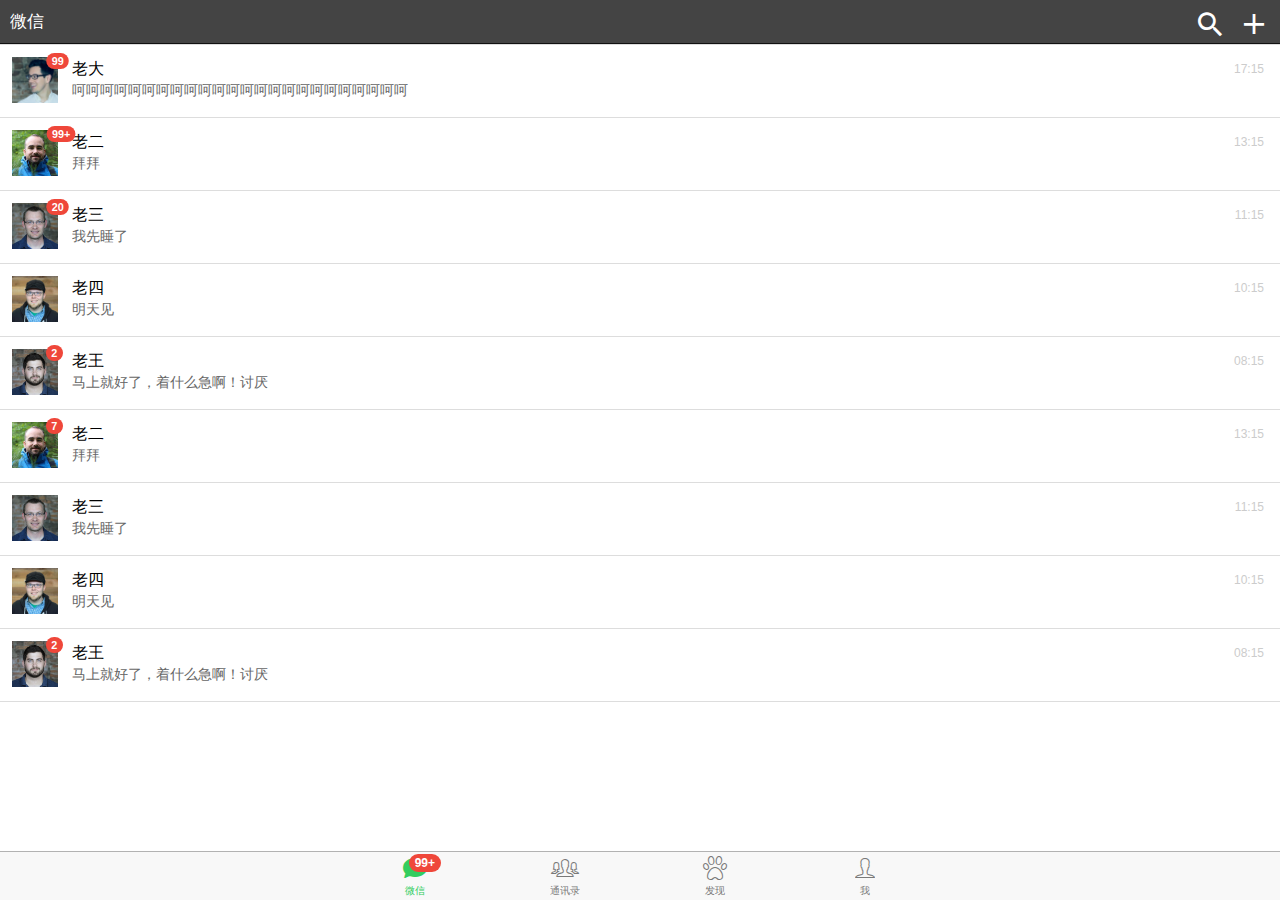
==== www/index.html @ f7fb5b1d "first commit" ====
<!DOCTYPE html>
<html>
  <head>
    <meta charset="utf-8">
    <meta name="viewport" content="initial-scale=1, maximum-scale=1, user-scalable=no, width=device-width">
    <title>仿微信</title>

    <link href="lib/ionic/css/ionic.css" rel="stylesheet">
    <link href="css/style.css" rel="stylesheet">

    <!-- IF using Sass (run gulp sass first), then uncomment below and remove the CSS includes above
    <link href="css/ionic.app.css" rel="stylesheet">
    -->

    <!-- ionic/angularjs js -->
    <script src="lib/ionic/js/ionic.bundle.js"></script>

    <!-- cordova script (this will be a 404 during development) -->
    <script src="cordova.js"></script>

    <!-- your app's js -->
    <script src="js/app.js"></script>
    <script src="js/controllers.js"></script>
    <script src="js/services.js"></script>
    <script src="js/filter.js"></script>
  </head>
  <body ng-app="starter">
    <!--
      The nav bar that will be updated as we navigate between views.
    -->
    <!-- <ion-nav-bar class="bar-stable">
      <ion-nav-back-button>
      </ion-nav-back-button>
    </ion-nav-bar> -->

    <!--
      The views will be rendered in the <ion-nav-view> directive below
      Templates are in the /templates folder (but you could also
      have templates inline in this html file if you'd like).
    -->
    <!-- <div ui-view="index-view"> -->
      <ion-nav-view></ion-nav-view>
    <!-- </div> -->

  </body>
</html>
---- www/lib/ionic/css/ionic.css ----
@charset "UTF-8";
/*!
 * Copyright 2015 Drifty Co.
 * http://drifty.com/
 *
 * Ionic, v1.2.4
 * A powerful HTML5 mobile app framework.
 * http://ionicframework.com/
 *
 * By @maxlynch, @benjsperry, @adamdbradley <3
 *
 * Licensed under the MIT license. Please see LICENSE for more information.
 *
 */
/*!
  Ionicons, v2.0.1
  Created by Ben Sperry for the Ionic Framework, http://ionicons.com/
  https://twitter.com/benjsperry  https://twitter.com/ionicframework
  MIT License: https://github.com/driftyco/ionicons

  Android-style icons originally built by Google’s
  Material Design Icons: https://github.com/google/material-design-icons
  used under CC BY http://creativecommons.org/licenses/by/4.0/
  Modified icons to fit ionicon’s grid from original.
*/
@font-face {
  font-family: "Ionicons";
  src: url("../fonts/ionicons.eot?v=2.0.1");
  src: url("../fonts/ionicons.eot?v=2.0.1#iefix") format("embedded-opentype"), url("../fonts/ionicons.ttf?v=2.0.1") format("truetype"), url("../fonts/ionicons.woff?v=2.0.1") format("woff"), url("../fonts/ionicons.woff") format("woff"), url("../fonts/ionicons.svg?v=2.0.1#Ionicons") format("svg");
  font-weight: normal;
  font-style: normal; }

.ion, .ionicons,
.ion-alert:before,
.ion-alert-circled:before,
.ion-android-add:before,
.ion-android-add-circle:before,
.ion-android-alarm-clock:before,
.ion-android-alert:before,
.ion-android-apps:before,
.ion-android-archive:before,
.ion-android-arrow-back:before,
.ion-android-arrow-down:before,
.ion-android-arrow-dropdown:before,
.ion-android-arrow-dropdown-circle:before,
.ion-android-arrow-dropleft:before,
.ion-android-arrow-dropleft-circle:before,
.ion-android-arrow-dropright:before,
.ion-android-arrow-dropright-circle:before,
.ion-android-arrow-dropup:before,
.ion-android-arrow-dropup-circle:before,
.ion-android-arrow-forward:before,
.ion-android-arrow-up:before,
.ion-android-attach:before,
.ion-android-bar:before,
.ion-android-bicycle:before,
.ion-android-boat:before,
.ion-android-bookmark:before,
.ion-android-bulb:before,
.ion-android-bus:before,
.ion-android-calendar:before,
.ion-android-call:before,
.ion-android-camera:before,
.ion-android-cancel:before,
.ion-android-car:before,
.ion-android-cart:before,
.ion-android-chat:before,
.ion-android-checkbox:before,
.ion-android-checkbox-blank:before,
.ion-android-checkbox-outline:before,
.ion-android-checkbox-outline-blank:before,
.ion-android-checkmark-circle:before,
.ion-android-clipboard:before,
.ion-android-close:before,
.ion-android-cloud:before,
.ion-android-cloud-circle:before,
.ion-android-cloud-done:before,
.ion-android-cloud-outline:before,
.ion-android-color-palette:before,
.ion-android-compass:before,
.ion-android-contact:before,
.ion-android-contacts:before,
.ion-android-contract:before,
.ion-android-create:before,
.ion-android-delete:before,
.ion-android-desktop:before,
.ion-android-document:before,
.ion-android-done:before,
.ion-android-done-all:before,
.ion-android-download:before,
.ion-android-drafts:before,
.ion-android-exit:before,
.ion-android-expand:before,
.ion-android-favorite:before,
.ion-android-favorite-outline:before,
.ion-android-film:before,
.ion-android-folder:before,
.ion-android-folder-open:before,
.ion-android-funnel:before,
.ion-android-globe:before,
.ion-android-hand:before,
.ion-android-hangout:before,
.ion-android-happy:before,
.ion-android-home:before,
.ion-android-image:before,
.ion-android-laptop:before,
.ion-android-list:before,
.ion-android-locate:before,
.ion-android-lock:before,
.ion-android-mail:before,
.ion-android-map:before,
.ion-android-menu:before,
.ion-android-microphone:before,
.ion-android-microphone-off:before,
.ion-android-more-horizontal:before,
.ion-android-more-vertical:before,
.ion-android-navigate:before,
.ion-android-notifications:before,
.ion-android-notifications-none:before,
.ion-android-notifications-off:before,
.ion-android-open:before,
.ion-android-options:before,
.ion-android-people:before,
.ion-android-person:before,
.ion-android-person-add:before,
.ion-android-phone-landscape:before,
.ion-android-phone-portrait:before,
.ion-android-pin:before,
.ion-android-plane:before,
.ion-android-playstore:before,
.ion-android-print:before,
.ion-android-radio-button-off:before,
.ion-android-radio-button-on:before,
.ion-android-refresh:before,
.ion-android-remove:before,
.ion-android-remove-circle:before,
.ion-android-restaurant:before,
.ion-android-sad:before,
.ion-android-search:before,
.ion-android-send:before,
.ion-android-settings:before,
.ion-android-share:before,
.ion-android-share-alt:before,
.ion-android-star:before,
.ion-android-star-half:before,
.ion-android-star-outline:before,
.ion-android-stopwatch:before,
.ion-android-subway:before,
.ion-android-sunny:before,
.ion-android-sync:before,
.ion-android-textsms:before,
.ion-android-time:before,
.ion-android-train:before,
.ion-android-unlock:before,
.ion-android-upload:before,
.ion-android-volume-down:before,
.ion-android-volume-mute:before,
.ion-android-volume-off:before,
.ion-android-volume-up:before,
.ion-android-walk:before,
.ion-android-warning:before,
.ion-android-watch:before,
.ion-android-wifi:before,
.ion-aperture:before,
.ion-archive:before,
.ion-arrow-down-a:before,
.ion-arrow-down-b:before,
.ion-arrow-down-c:before,
.ion-arrow-expand:before,
.ion-arrow-graph-down-left:before,
.ion-arrow-graph-down-right:before,
.ion-arrow-graph-up-left:before,
.ion-arrow-graph-up-right:before,
.ion-arrow-left-a:before,
.ion-arrow-left-b:before,
.ion-arrow-left-c:before,
.ion-arrow-move:before,
.ion-arrow-resize:before,
.ion-arrow-return-left:before,
.ion-arrow-return-right:before,
.ion-arrow-right-a:before,
.ion-arrow-right-b:before,
.ion-arrow-right-c:before,
.ion-arrow-shrink:before,
.ion-arrow-swap:before,
.ion-arrow-up-a:before,
.ion-arrow-up-b:before,
.ion-arrow-up-c:before,
.ion-asterisk:before,
.ion-at:before,
.ion-backspace:before,
.ion-backspace-outline:before,
.ion-bag:before,
.ion-battery-charging:before,
.ion-battery-empty:before,
.ion-battery-full:before,
.ion-battery-half:before,
.ion-battery-low:before,
.ion-beaker:before,
.ion-beer:before,
.ion-bluetooth:before,
.ion-bonfire:before,
.ion-bookmark:before,
.ion-bowtie:before,
.ion-briefcase:before,
.ion-bug:before,
.ion-calculator:before,
.ion-calendar:before,
.ion-camera:before,
.ion-card:before,
.ion-cash:before,
.ion-chatbox:before,
.ion-chatbox-working:before,
.ion-chatboxes:before,
.ion-chatbubble:before,
.ion-chatbubble-working:before,
.ion-chatbubbles:before,
.ion-checkmark:before,
.ion-checkmark-circled:before,
.ion-checkmark-round:before,
.ion-chevron-down:before,
.ion-chevron-left:before,
.ion-chevron-right:before,
.ion-chevron-up:before,
.ion-clipboard:before,
.ion-clock:before,
.ion-close:before,
.ion-close-circled:before,
.ion-close-round:before,
.ion-closed-captioning:before,
.ion-cloud:before,
.ion-code:before,
.ion-code-download:before,
.ion-code-working:before,
.ion-coffee:before,
.ion-compass:before,
.ion-compose:before,
.ion-connection-bars:before,
.ion-contrast:before,
.ion-crop:before,
.ion-cube:before,
.ion-disc:before,
.ion-document:before,
.ion-document-text:before,
.ion-drag:before,
.ion-earth:before,
.ion-easel:before,
.ion-edit:before,
.ion-egg:before,
.ion-eject:before,
.ion-email:before,
.ion-email-unread:before,
.ion-erlenmeyer-flask:before,
.ion-erlenmeyer-flask-bubbles:before,
.ion-eye:before,
.ion-eye-disabled:before,
.ion-female:before,
.ion-filing:before,
.ion-film-marker:before,
.ion-fireball:before,
.ion-flag:before,
.ion-flame:before,
.ion-flash:before,
.ion-flash-off:before,
.ion-folder:before,
.ion-fork:before,
.ion-fork-repo:before,
.ion-forward:before,
.ion-funnel:before,
.ion-gear-a:before,
.ion-gear-b:before,
.ion-grid:before,
.ion-hammer:before,
.ion-happy:before,
.ion-happy-outline:before,
.ion-headphone:before,
.ion-heart:before,
.ion-heart-broken:before,
.ion-help:before,
.ion-help-buoy:before,
.ion-help-circled:before,
.ion-home:before,
.ion-icecream:before,
.ion-image:before,
.ion-images:before,
.ion-information:before,
.ion-information-circled:before,
.ion-ionic:before,
.ion-ios-alarm:before,
.ion-ios-alarm-outline:before,
.ion-ios-albums:before,
.ion-ios-albums-outline:before,
.ion-ios-americanfootball:before,
.ion-ios-americanfootball-outline:before,
.ion-ios-analytics:before,
.ion-ios-analytics-outline:before,
.ion-ios-arrow-back:before,
.ion-ios-arrow-down:before,
.ion-ios-arrow-forward:before,
.ion-ios-arrow-left:before,
.ion-ios-arrow-right:before,
.ion-ios-arrow-thin-down:before,
.ion-ios-arrow-thin-left:before,
.ion-ios-arrow-thin-right:before,
.ion-ios-arrow-thin-up:before,
.ion-ios-arrow-up:before,
.ion-ios-at:before,
.ion-ios-at-outline:before,
.ion-ios-barcode:before,
.ion-ios-barcode-outline:before,
.ion-ios-baseball:before,
.ion-ios-baseball-outline:before,
.ion-ios-basketball:before,
.ion-ios-basketball-outline:before,
.ion-ios-bell:before,
.ion-ios-bell-outline:before,
.ion-ios-body:before,
.ion-ios-body-outline:before,
.ion-ios-bolt:before,
.ion-ios-bolt-outline:before,
.ion-ios-book:before,
.ion-ios-book-outline:before,
.ion-ios-bookmarks:before,
.ion-ios-bookmarks-outline:before,
.ion-ios-box:before,
.ion-ios-box-outline:before,
.ion-ios-briefcase:before,
.ion-ios-briefcase-outline:before,
.ion-ios-browsers:before,
.ion-ios-browsers-outline:before,
.ion-ios-calculator:before,
.ion-ios-calculator-outline:before,
.ion-ios-calendar:before,
.ion-ios-calendar-outline:before,
.ion-ios-camera:before,
.ion-ios-camera-outline:before,
.ion-ios-cart:before,
.ion-ios-cart-outline:before,
.ion-ios-chatboxes:before,
.ion-ios-chatboxes-outline:before,
.ion-ios-chatbubble:before,
.ion-ios-chatbubble-outline:before,
.ion-ios-checkmark:before,
.ion-ios-checkmark-empty:before,
.ion-ios-checkmark-outline:before,
.ion-ios-circle-filled:before,
.ion-ios-circle-outline:before,
.ion-ios-clock:before,
.ion-ios-clock-outline:before,
.ion-ios-close:before,
.ion-ios-close-empty:before,
.ion-ios-close-outline:before,
.ion-ios-cloud:before,
.ion-ios-cloud-download:before,
.ion-ios-cloud-download-outline:before,
.ion-ios-cloud-outline:before,
.ion-ios-cloud-upload:before,
.ion-ios-cloud-upload-outline:before,
.ion-ios-cloudy:before,
.ion-ios-cloudy-night:before,
.ion-ios-cloudy-night-outline:before,
.ion-ios-cloudy-outline:before,
.ion-ios-cog:before,
.ion-ios-cog-outline:before,
.ion-ios-color-filter:before,
.ion-ios-color-filter-outline:before,
.ion-ios-color-wand:before,
.ion-ios-color-wand-outline:before,
.ion-ios-compose:before,
.ion-ios-compose-outline:before,
.ion-ios-contact:before,
.ion-ios-contact-outline:before,
.ion-ios-copy:before,
.ion-ios-copy-outline:before,
.ion-ios-crop:before,
.ion-ios-crop-strong:before,
.ion-ios-download:before,
.ion-ios-download-outline:before,
.ion-ios-drag:before,
.ion-ios-email:before,
.ion-ios-email-outline:before,
.ion-ios-eye:before,
.ion-ios-eye-outline:before,
.ion-ios-fastforward:before,
.ion-ios-fastforward-outline:before,
.ion-ios-filing:before,
.ion-ios-filing-outline:before,
.ion-ios-film:before,
.ion-ios-film-outline:before,
.ion-ios-flag:before,
.ion-ios-flag-outline:before,
.ion-ios-flame:before,
.ion-ios-flame-outline:before,
.ion-ios-flask:before,
.ion-ios-flask-outline:before,
.ion-ios-flower:before,
.ion-ios-flower-outline:before,
.ion-ios-folder:before,
.ion-ios-folder-outline:before,
.ion-ios-football:before,
.ion-ios-football-outline:before,
.ion-ios-game-controller-a:before,
.ion-ios-game-controller-a-outline:before,
.ion-ios-game-controller-b:before,
.ion-ios-game-controller-b-outline:before,
.ion-ios-gear:before,
.ion-ios-gear-outline:before,
.ion-ios-glasses:before,
.ion-ios-glasses-outline:before,
.ion-ios-grid-view:before,
.ion-ios-grid-view-outline:before,
.ion-ios-heart:before,
.ion-ios-heart-outline:before,
.ion-ios-help:before,
.ion-ios-help-empty:before,
.ion-ios-help-outline:before,
.ion-ios-home:before,
.ion-ios-home-outline:before,
.ion-ios-infinite:before,
.ion-ios-infinite-outline:before,
.ion-ios-information:before,
.ion-ios-information-empty:before,
.ion-ios-information-outline:before,
.ion-ios-ionic-outline:before,
.ion-ios-keypad:before,
.ion-ios-keypad-outline:before,
.ion-ios-lightbulb:before,
.ion-ios-lightbulb-outline:before,
.ion-ios-list:before,
.ion-ios-list-outline:before,
.ion-ios-location:before,
.ion-ios-location-outline:before,
.ion-ios-locked:before,
.ion-ios-locked-outline:before,
.ion-ios-loop:before,
.ion-ios-loop-strong:before,
.ion-ios-medical:before,
.ion-ios-medical-outline:before,
.ion-ios-medkit:before,
.ion-ios-medkit-outline:before,
.ion-ios-mic:before,
.ion-ios-mic-off:before,
.ion-ios-mic-outline:before,
.ion-ios-minus:before,
.ion-ios-minus-empty:before,
.ion-ios-minus-outline:before,
.ion-ios-monitor:before,
.ion-ios-monitor-outline:before,
.ion-ios-moon:before,
.ion-ios-moon-outline:before,
.ion-ios-more:before,
.ion-ios-more-outline:before,
.ion-ios-musical-note:before,
.ion-ios-musical-notes:before,
.ion-ios-navigate:before,
.ion-ios-navigate-outline:before,
.ion-ios-nutrition:before,
.ion-ios-nutrition-outline:before,
.ion-ios-paper:before,
.ion-ios-paper-outline:before,
.ion-ios-paperplane:before,
.ion-ios-paperplane-outline:before,
.ion-ios-partlysunny:before,
.ion-ios-partlysunny-outline:before,
.ion-ios-pause:before,
.ion-ios-pause-outline:before,
.ion-ios-paw:before,
.ion-ios-paw-outline:before,
.ion-ios-people:before,
.ion-ios-people-outline:before,
.ion-ios-person:before,
.ion-ios-person-outline:before,
.ion-ios-personadd:before,
.ion-ios-personadd-outline:before,
.ion-ios-photos:before,
.ion-ios-photos-outline:before,
.ion-ios-pie:before,
.ion-ios-pie-outline:before,
.ion-ios-pint:before,
.ion-ios-pint-outline:before,
.ion-ios-play:before,
.ion-ios-play-outline:before,
.ion-ios-plus:before,
.ion-ios-plus-empty:before,
.ion-ios-plus-outline:before,
.ion-ios-pricetag:before,
.ion-ios-pricetag-outline:before,
.ion-ios-pricetags:before,
.ion-ios-pricetags-outline:before,
.ion-ios-printer:before,
.ion-ios-printer-outline:before,
.ion-ios-pulse:before,
.ion-ios-pulse-strong:before,
.ion-ios-rainy:before,
.ion-ios-rainy-outline:before,
.ion-ios-recording:before,
.ion-ios-recording-outline:before,
.ion-ios-redo:before,
.ion-ios-redo-outline:before,
.ion-ios-refresh:before,
.ion-ios-refresh-empty:before,
.ion-ios-refresh-outline:before,
.ion-ios-reload:before,
.ion-ios-reverse-camera:before,
.ion-ios-reverse-camera-outline:before,
.ion-ios-rewind:before,
.ion-ios-rewind-outline:before,
.ion-ios-rose:before,
.ion-ios-rose-outline:before,
.ion-ios-search:before,
.ion-ios-search-strong:before,
.ion-ios-settings:before,
.ion-ios-settings-strong:before,
.ion-ios-shuffle:before,
.ion-ios-shuffle-strong:before,
.ion-ios-skipbackward:before,
.ion-ios-skipbackward-outline:before,
.ion-ios-skipforward:before,
.ion-ios-skipforward-outline:before,
.ion-ios-snowy:before,
.ion-ios-speedometer:before,
.ion-ios-speedometer-outline:before,
.ion-ios-star:before,
.ion-ios-star-half:before,
.ion-ios-star-outline:before,
.ion-ios-stopwatch:before,
.ion-ios-stopwatch-outline:before,
.ion-ios-sunny:before,
.ion-ios-sunny-outline:before,
.ion-ios-telephone:before,
.ion-ios-telephone-outline:before,
.ion-ios-tennisball:before,
.ion-ios-tennisball-outline:before,
.ion-ios-thunderstorm:before,
.ion-ios-thunderstorm-outline:before,
.ion-ios-time:before,
.ion-ios-time-outline:before,
.ion-ios-timer:before,
.ion-ios-timer-outline:before,
.ion-ios-toggle:before,
.ion-ios-toggle-outline:before,
.ion-ios-trash:before,
.ion-ios-trash-outline:before,
.ion-ios-undo:before,
.ion-ios-undo-outline:before,
.ion-ios-unlocked:before,
.ion-ios-unlocked-outline:before,
.ion-ios-upload:before,
.ion-ios-upload-outline:before,
.ion-ios-videocam:before,
.ion-ios-videocam-outline:before,
.ion-ios-volume-high:before,
.ion-ios-volume-low:before,
.ion-ios-wineglass:before,
.ion-ios-wineglass-outline:before,
.ion-ios-world:before,
.ion-ios-world-outline:before,
.ion-ipad:before,
.ion-iphone:before,
.ion-ipod:before,
.ion-jet:before,
.ion-key:before,
.ion-knife:before,
.ion-laptop:before,
.ion-leaf:before,
.ion-levels:before,
.ion-lightbulb:before,
.ion-link:before,
.ion-load-a:before,
.ion-load-b:before,
.ion-load-c:before,
.ion-load-d:before,
.ion-location:before,
.ion-lock-combination:before,
.ion-locked:before,
.ion-log-in:before,
.ion-log-out:before,
.ion-loop:before,
.ion-magnet:before,
.ion-male:before,
.ion-man:before,
.ion-map:before,
.ion-medkit:before,
.ion-merge:before,
.ion-mic-a:before,
.ion-mic-b:before,
.ion-mic-c:before,
.ion-minus:before,
.ion-minus-circled:before,
.ion-minus-round:before,
.ion-model-s:before,
.ion-monitor:before,
.ion-more:before,
.ion-mouse:before,
.ion-music-note:before,
.ion-navicon:before,
.ion-navicon-round:before,
.ion-navigate:before,
.ion-network:before,
.ion-no-smoking:before,
.ion-nuclear:before,
.ion-outlet:before,
.ion-paintbrush:before,
.ion-paintbucket:before,
.ion-paper-airplane:before,
.ion-paperclip:before,
.ion-pause:before,
.ion-person:before,
.ion-person-add:before,
.ion-person-stalker:before,
.ion-pie-graph:before,
.ion-pin:before,
.ion-pinpoint:before,
.ion-pizza:before,
.ion-plane:before,
.ion-planet:before,
.ion-play:before,
.ion-playstation:before,
.ion-plus:before,
.ion-plus-circled:before,
.ion-plus-round:before,
.ion-podium:before,
.ion-pound:before,
.ion-power:before,
.ion-pricetag:before,
.ion-pricetags:before,
.ion-printer:before,
.ion-pull-request:before,
.ion-qr-scanner:before,
.ion-quote:before,
.ion-radio-waves:before,
.ion-record:before,
.ion-refresh:before,
.ion-reply:before,
.ion-reply-all:before,
.ion-ribbon-a:before,
.ion-ribbon-b:before,
.ion-sad:before,
.ion-sad-outline:before,
.ion-scissors:before,
.ion-search:before,
.ion-settings:before,
.ion-share:before,
.ion-shuffle:before,
.ion-skip-backward:before,
.ion-skip-forward:before,
.ion-social-android:before,
.ion-social-android-outline:before,
.ion-social-angular:before,
.ion-social-angular-outline:before,
.ion-social-apple:before,
.ion-social-apple-outline:before,
.ion-social-bitcoin:before,
.ion-social-bitcoin-outline:before,
.ion-social-buffer:before,
.ion-social-buffer-outline:before,
.ion-social-chrome:before,
.ion-social-chrome-outline:before,
.ion-social-codepen:before,
.ion-social-codepen-outline:before,
.ion-social-css3:before,
.ion-social-css3-outline:before,
.ion-social-designernews:before,
.ion-social-designernews-outline:before,
.ion-social-dribbble:before,
.ion-social-dribbble-outline:before,
.ion-social-dropbox:before,
.ion-social-dropbox-outline:before,
.ion-social-euro:before,
.ion-social-euro-outline:before,
.ion-social-facebook:before,
.ion-social-facebook-outline:before,
.ion-social-foursquare:before,
.ion-social-foursquare-outline:before,
.ion-social-freebsd-devil:before,
.ion-social-github:before,
.ion-social-github-outline:before,
.ion-social-google:before,
.ion-social-google-outline:before,
.ion-social-googleplus:before,
.ion-social-googleplus-outline:before,
.ion-social-hackernews:before,
.ion-social-hackernews-outline:before,
.ion-social-html5:before,
.ion-social-html5-outline:before,
.ion-social-instagram:before,
.ion-social-instagram-outline:before,
.ion-social-javascript:before,
.ion-social-javascript-outline:before,
.ion-social-linkedin:before,
.ion-social-linkedin-outline:before,
.ion-social-markdown:before,
.ion-social-nodejs:before,
.ion-social-octocat:before,
.ion-social-pinterest:before,
.ion-social-pinterest-outline:before,
.ion-social-python:before,
.ion-social-reddit:before,
.ion-social-reddit-outline:before,
.ion-social-rss:before,
.ion-social-rss-outline:before,
.ion-social-sass:before,
.ion-social-skype:before,
.ion-social-skype-outline:before,
.ion-social-snapchat:before,
.ion-social-snapchat-outline:before,
.ion-social-tumblr:before,
.ion-social-tumblr-outline:before,
.ion-social-tux:before,
.ion-social-twitch:before,
.ion-social-twitch-outline:before,
.ion-social-twitter:before,
.ion-social-twitter-outline:before,
.ion-social-usd:before,
.ion-social-usd-outline:before,
.ion-social-vimeo:before,
.ion-social-vimeo-outline:before,
.ion-social-whatsapp:before,
.ion-social-whatsapp-outline:before,
.ion-social-windows:before,
.ion-social-windows-outline:before,
.ion-social-wordpress:before,
.ion-social-wordpress-outline:before,
.ion-social-yahoo:before,
.ion-social-yahoo-outline:before,
.ion-social-yen:before,
.ion-social-yen-outline:before,
.ion-social-youtube:before,
.ion-social-youtube-outline:before,
.ion-soup-can:before,
.ion-soup-can-outline:before,
.ion-speakerphone:before,
.ion-speedometer:before,
.ion-spoon:before,
.ion-star:before,
.ion-stats-bars:before,
.ion-steam:before,
.ion-stop:before,
.ion-thermometer:before,
.ion-thumbsdown:before,
.ion-thumbsup:before,
.ion-toggle:before,
.ion-toggle-filled:before,
.ion-transgender:before,
.ion-trash-a:before,
.ion-trash-b:before,
.ion-trophy:before,
.ion-tshirt:before,
.ion-tshirt-outline:before,
.ion-umbrella:before,
.ion-university:before,
.ion-unlocked:before,
.ion-upload:before,
.ion-usb:before,
.ion-videocamera:before,
.ion-volume-high:before,
.ion-volume-low:before,
.ion-volume-medium:before,
.ion-volume-mute:before,
.ion-wand:before,
.ion-waterdrop:before,
.ion-wifi:before,
.ion-wineglass:before,
.ion-woman:before,
.ion-wrench:before,
.ion-xbox:before {
  display: inline-block;
  font-family: "Ionicons";
  speak: none;
  font-style: normal;
  font-weight: normal;
  font-variant: normal;
  text-transform: none;
  text-rendering: auto;
  line-height: 1;
  -webkit-font-smoothing: antialiased;
  -moz-osx-font-smoothing: grayscale; }

.ion-alert:before {
  content: ""; }

.ion-alert-circled:before {
  content: ""; }

.ion-android-add:before {
  content: ""; }

.ion-android-add-circle:before {
  content: ""; }

.ion-android-alarm-clock:before {
  content: ""; }

.ion-android-alert:before {
  content: ""; }

.ion-android-apps:before {
  content: ""; }

.ion-android-archive:before {
  content: ""; }

.ion-android-arrow-back:before {
  content: ""; }

.ion-android-arrow-down:before {
  content: ""; }

.ion-android-arrow-dropdown:before {
  content: ""; }

.ion-android-arrow-dropdown-circle:before {
  content: ""; }

.ion-android-arrow-dropleft:before {
  content: ""; }

.ion-android-arrow-dropleft-circle:before {
  content: ""; }

.ion-android-arrow-dropright:before {
  content: ""; }

.ion-android-arrow-dropright-circle:before {
  content: ""; }

.ion-android-arrow-dropup:before {
  content: ""; }

.ion-android-arrow-dropup-circle:before {
  content: ""; }

.ion-android-arrow-forward:before {
  content: ""; }

.ion-android-arrow-up:before {
  content: ""; }

.ion-android-attach:before {
  content: ""; }

.ion-android-bar:before {
  content: ""; }

.ion-android-bicycle:before {
  content: ""; }

.ion-android-boat:before {
  content: ""; }

.ion-android-bookmark:before {
  content: ""; }

.ion-android-bulb:before {
  content: ""; }

.ion-android-bus:before {
  content: ""; }

.ion-android-calendar:before {
  content: ""; }

.ion-android-call:before {
  content: ""; }

.ion-android-camera:before {
  content: ""; }

.ion-android-cancel:before {
  content: ""; }

.ion-android-car:before {
  content: ""; }

.ion-android-cart:before {
  content: ""; }

.ion-android-chat:before {
  content: ""; }

.ion-android-checkbox:before {
  content: ""; }

.ion-android-checkbox-blank:before {
  content: ""; }

.ion-android-checkbox-outline:before {
  content: ""; }

.ion-android-checkbox-outline-blank:before {
  content: ""; }

.ion-android-checkmark-circle:before {
  content: ""; }

.ion-android-clipboard:before {
  content: ""; }

.ion-android-close:before {
  content: ""; }

.ion-android-cloud:before {
  content: ""; }

.ion-android-cloud-circle:before {
  content: ""; }

.ion-android-cloud-done:before {
  content: ""; }

.ion-android-cloud-outline:before {
  content: ""; }

.ion-android-color-palette:before {
  content: ""; }

.ion-android-compass:before {
  content: ""; }

.ion-android-contact:before {
  content: ""; }

.ion-android-contacts:before {
  content: ""; }

.ion-android-contract:before {
  content: ""; }

.ion-android-create:before {
  content: ""; }

.ion-android-delete:before {
  content: ""; }

.ion-android-desktop:before {
  content: ""; }

.ion-android-document:before {
  content: ""; }

.ion-android-done:before {
  content: ""; }

.ion-android-done-all:before {
  content: ""; }

.ion-android-download:before {
  content: ""; }

.ion-android-drafts:before {
  content: ""; }

.ion-android-exit:before {
  content: ""; }

.ion-android-expand:before {
  content: ""; }

.ion-android-favorite:before {
  content: ""; }

.ion-android-favorite-outline:before {
  content: ""; }

.ion-android-film:before {
  content: ""; }

.ion-android-folder:before {
  content: ""; }

.ion-android-folder-open:before {
  content: ""; }

.ion-android-funnel:before {
  content: ""; }

.ion-android-globe:before {
  content: ""; }

.ion-android-hand:before {
  content: ""; }

.ion-android-hangout:before {
  content: ""; }

.ion-android-happy:before {
  content: ""; }

.ion-android-home:before {
  content: ""; }

.ion-android-image:before {
  content: ""; }

.ion-android-laptop:before {
  content: ""; }

.ion-android-list:before {
  content: ""; }

.ion-android-locate:before {
  content: ""; }

.ion-android-lock:before {
  content: ""; }

.ion-android-mail:before {
  content: ""; }

.ion-android-map:before {
  content: ""; }

.ion-android-menu:before {
  content: ""; }

.ion-android-microphone:before {
  content: ""; }

.ion-android-microphone-off:before {
  content: ""; }

.ion-android-more-horizontal:before {
  content: ""; }

.ion-android-more-vertical:before {
  content: ""; }

.ion-android-navigate:before {
  content: ""; }

.ion-android-notifications:before {
  content: ""; }

.ion-android-notifications-none:before {
  content: ""; }

.ion-android-notifications-off:before {
  content: ""; }

.ion-android-open:before {
  content: ""; }

.ion-android-options:before {
  content: ""; }

.ion-android-people:before {
  content: ""; }

.ion-android-person:before {
  content: ""; }

.ion-android-person-add:before {
  content: ""; }

.ion-android-phone-landscape:before {
  content: ""; }

.ion-android-phone-portrait:before {
  content: ""; }

.ion-android-pin:before {
  content: ""; }

.ion-android-plane:before {
  content: ""; }

.ion-android-playstore:before {
  content: ""; }

.ion-android-print:before {
  content: ""; }

.ion-android-radio-button-off:before {
  content: ""; }

.ion-android-radio-button-on:before {
  content: ""; }

.ion-android-refresh:before {
  content: ""; }

.ion-android-remove:before {
  content: ""; }

.ion-android-remove-circle:before {
  content: ""; }

.ion-android-restaurant:before {
  content: ""; }

.ion-android-sad:before {
  content: ""; }

.ion-android-search:before {
  content: ""; }

.ion-android-send:before {
  content: ""; }

.ion-android-settings:before {
  content: ""; }

.ion-android-share:before {
  content: ""; }

.ion-android-share-alt:before {
  content: ""; }

.ion-android-star:before {
  content: ""; }

.ion-android-star-half:before {
  content: ""; }

.ion-android-star-outline:before {
  content: ""; }

.ion-android-stopwatch:before {
  content: ""; }

.ion-android-subway:before {
  content: ""; }

.ion-android-sunny:before {
  content: ""; }

.ion-android-sync:before {
  content: ""; }

.ion-android-textsms:before {
  content: ""; }

.ion-android-time:before {
  content: ""; }

.ion-android-train:before {
  content: ""; }

.ion-android-unlock:before {
  content: ""; }

.ion-android-upload:before {
  content: ""; }

.ion-android-volume-down:before {
  content: ""; }

.ion-android-volume-mute:before {
  content: ""; }

.ion-android-volume-off:before {
  content: ""; }

.ion-android-volume-up:before {
  content: ""; }

.ion-android-walk:before {
  content: ""; }

.ion-android-warning:before {
  content: ""; }

.ion-android-watch:before {
  content: ""; }

.ion-android-wifi:before {
  content: ""; }

.ion-aperture:before {
  content: ""; }

.ion-archive:before {
  content: ""; }

.ion-arrow-down-a:before {
  content: ""; }

.ion-arrow-down-b:before {
  content: ""; }

.ion-arrow-down-c:before {
  content: ""; }

.ion-arrow-expand:before {
  content: ""; }

.ion-arrow-graph-down-left:before {
  content: ""; }

.ion-arrow-graph-down-right:before {
  content: ""; }

.ion-arrow-graph-up-left:before {
  content: ""; }

.ion-arrow-graph-up-right:before {
  content: ""; }

.ion-arrow-left-a:before {
  content: ""; }

.ion-arrow-left-b:before {
  content: ""; }

.ion-arrow-left-c:before {
  content: ""; }

.ion-arrow-move:before {
  content: ""; }

.ion-arrow-resize:before {
  content: ""; }

.ion-arrow-return-left:before {
  content: ""; }

.ion-arrow-return-right:before {
  content: ""; }

.ion-arrow-right-a:before {
  content: ""; }

.ion-arrow-right-b:before {
  content: ""; }

.ion-arrow-right-c:before {
  content: ""; }

.ion-arrow-shrink:before {
  content: ""; }

.ion-arrow-swap:before {
  content: ""; }

.ion-arrow-up-a:before {
  content: ""; }

.ion-arrow-up-b:before {
  content: ""; }

.ion-arrow-up-c:before {
  content: ""; }

.ion-asterisk:before {
  content: ""; }

.ion-at:before {
  content: ""; }

.ion-backspace:before {
  content: ""; }

.ion-backspace-outline:before {
  content: ""; }

.ion-bag:before {
  content: ""; }

.ion-battery-charging:before {
  content: ""; }

.ion-battery-empty:before {
  content: ""; }

.ion-battery-full:before {
  content: ""; }

.ion-battery-half:before {
  content: ""; }

.ion-battery-low:before {
  content: ""; }

.ion-beaker:before {
  content: ""; }

.ion-beer:before {
  content: ""; }

.ion-bluetooth:before {
  content: ""; }

.ion-bonfire:before {
  content: ""; }

.ion-bookmark:before {
  content: ""; }

.ion-bowtie:before {
  content: ""; }

.ion-briefcase:before {
  content: ""; }

.ion-bug:before {
  content: ""; }

.ion-calculator:before {
  content: ""; }

.ion-calendar:before {
  content: ""; }

.ion-camera:before {
  content: ""; }

.ion-card:before {
  content: ""; }

.ion-cash:before {
  content: ""; }

.ion-chatbox:before {
  content: ""; }

.ion-chatbox-working:before {
  content: ""; }

.ion-chatboxes:before {
  content: ""; }

.ion-chatbubble:before {
  content: ""; }

.ion-chatbubble-working:before {
  content: ""; }

.ion-chatbubbles:before {
  content: ""; }

.ion-checkmark:before {
  content: ""; }

.ion-checkmark-circled:before {
  content: ""; }

.ion-checkmark-round:before {
  content: ""; }

.ion-chevron-down:before {
  content: ""; }

.ion-chevron-left:before {
  content: ""; }

.ion-chevron-right:before {
  content: ""; }

.ion-chevron-up:before {
  content: ""; }

.ion-clipboard:before {
  content: ""; }

.ion-clock:before {
  content: ""; }

.ion-close:before {
  content: ""; }

.ion-close-circled:before {
  content: ""; }

.ion-close-round:before {
  content: ""; }

.ion-closed-captioning:before {
  content: ""; }

.ion-cloud:before {
  content: ""; }

.ion-code:before {
  content: ""; }

.ion-code-download:before {
  content: ""; }

.ion-code-working:before {
  content: ""; }

.ion-coffee:before {
  content: ""; }

.ion-compass:before {
  content: ""; }

.ion-compose:before {
  content: ""; }

.ion-connection-bars:before {
  content: ""; }

.ion-contrast:before {
  content: ""; }

.ion-crop:before {
  content: ""; }

.ion-cube:before {
  content: ""; }

.ion-disc:before {
  content: ""; }

.ion-document:before {
  content: ""; }

.ion-document-text:before {
  content: ""; }

.ion-drag:before {
  content: ""; }

.ion-earth:before {
  content: ""; }

.ion-easel:before {
  content: ""; }

.ion-edit:before {
  content: ""; }

.ion-egg:before {
  content: ""; }

.ion-eject:before {
  content: ""; }

.ion-email:before {
  content: ""; }

.ion-email-unread:before {
  content: ""; }

.ion-erlenmeyer-flask:before {
  content: ""; }

.ion-erlenmeyer-flask-bubbles:before {
  content: ""; }

.ion-eye:before {
  content: ""; }

.ion-eye-disabled:before {
  content: ""; }

.ion-female:before {
  content: ""; }

.ion-filing:before {
  content: ""; }

.ion-film-marker:before {
  content: ""; }

.ion-fireball:before {
  content: ""; }

.ion-flag:before {
  content: ""; }

.ion-flame:before {
  content: ""; }

.ion-flash:before {
  content: ""; }

.ion-flash-off:before {
  content: ""; }

.ion-folder:before {
  content: ""; }

.ion-fork:before {
  content: ""; }

.ion-fork-repo:before {
  content: ""; }

.ion-forward:before {
  content: ""; }

.ion-funnel:before {
  content: ""; }

.ion-gear-a:before {
  content: ""; }

.ion-gear-b:before {
  content: ""; }

.ion-grid:before {
  content: ""; }

.ion-hammer:before {
  content: ""; }

.ion-happy:before {
  content: ""; }

.ion-happy-outline:before {
  content: ""; }

.ion-headphone:before {
  content: ""; }

.ion-heart:before {
  content: ""; }

.ion-heart-broken:before {
  content: ""; }

.ion-help:before {
  content: ""; }

.ion-help-buoy:before {
  content: ""; }

.ion-help-circled:before {
  content: ""; }

.ion-home:before {
  content: ""; }

.ion-icecream:before {
  content: ""; }

.ion-image:before {
  content: ""; }

.ion-images:before {
  content: ""; }

.ion-information:before {
  content: ""; }

.ion-information-circled:before {
  content: ""; }

.ion-ionic:before {
  content: ""; }

.ion-ios-alarm:before {
  content: ""; }

.ion-ios-alarm-outline:before {
  content: ""; }

.ion-ios-albums:before {
  content: ""; }

.ion-ios-albums-outline:before {
  content: ""; }

.ion-ios-americanfootball:before {
  content: ""; }

.ion-ios-americanfootball-outline:before {
  content: ""; }

.ion-ios-analytics:before {
  content: ""; }

.ion-ios-analytics-outline:before {
  content: ""; }

.ion-ios-arrow-back:before {
  content: ""; }

.ion-ios-arrow-down:before {
  content: ""; }

.ion-ios-arrow-forward:before {
  content: ""; }

.ion-ios-arrow-left:before {
  content: ""; }

.ion-ios-arrow-right:before {
  content: ""; }

.ion-ios-arrow-thin-down:before {
  content: ""; }

.ion-ios-arrow-thin-left:before {
  content: ""; }

.ion-ios-arrow-thin-right:before {
  content: ""; }

.ion-ios-arrow-thin-up:before {
  content: ""; }

.ion-ios-arrow-up:before {
  content: ""; }

.ion-ios-at:before {
  content: ""; }

.ion-ios-at-outline:before {
  content: ""; }

.ion-ios-barcode:before {
  content: ""; }

.ion-ios-barcode-outline:before {
  content: ""; }

.ion-ios-baseball:before {
  content: ""; }

.ion-ios-baseball-outline:before {
  content: ""; }

.ion-ios-basketball:before {
  content: ""; }

.ion-ios-basketball-outline:before {
  content: ""; }

.ion-ios-bell:before {
  content: ""; }

.ion-ios-bell-outline:before {
  content: ""; }

.ion-ios-body:before {
  content: ""; }

.ion-ios-body-outline:before {
  content: ""; }

.ion-ios-bolt:before {
  content: ""; }

.ion-ios-bolt-outline:before {
  content: ""; }

.ion-ios-book:before {
  content: ""; }

.ion-ios-book-outline:before {
  content: ""; }

.ion-ios-bookmarks:before {
  content: ""; }

.ion-ios-bookmarks-outline:before {
  content: ""; }

.ion-ios-box:before {
  content: ""; }

.ion-ios-box-outline:before {
  content: ""; }

.ion-ios-briefcase:before {
  content: ""; }

.ion-ios-briefcase-outline:before {
  content: ""; }

.ion-ios-browsers:before {
  content: ""; }

.ion-ios-browsers-outline:before {
  content: ""; }

.ion-ios-calculator:before {
  content: ""; }

.ion-ios-calculator-outline:before {
  content: ""; }

.ion-ios-calendar:before {
  content: ""; }

.ion-ios-calendar-outline:before {
  content: ""; }

.ion-ios-camera:before {
  content: ""; }

.ion-ios-camera-outline:before {
  content: ""; }

.ion-ios-cart:before {
  content: ""; }

.ion-ios-cart-outline:before {
  content: ""; }

.ion-ios-chatboxes:before {
  content: ""; }

.ion-ios-chatboxes-outline:before {
  content: ""; }

.ion-ios-chatbubble:before {
  content: ""; }

.ion-ios-chatbubble-outline:before {
  content: ""; }

.ion-ios-checkmark:before {
  content: ""; }

.ion-ios-checkmark-empty:before {
  content: ""; }

.ion-ios-checkmark-outline:before {
  content: ""; }

.ion-ios-circle-filled:before {
  content: ""; }

.ion-ios-circle-outline:before {
  content: ""; }

.ion-ios-clock:before {
  content: ""; }

.ion-ios-clock-outline:before {
  content: ""; }

.ion-ios-close:before {
  content: ""; }

.ion-ios-close-empty:before {
  content: ""; }

.ion-ios-close-outline:before {
  content: ""; }

.ion-ios-cloud:before {
  content: ""; }

.ion-ios-cloud-download:before {
  content: ""; }

.ion-ios-cloud-download-outline:before {
  content: ""; }

.ion-ios-cloud-outline:before {
  content: ""; }

.ion-ios-cloud-upload:before {
  content: ""; }

.ion-ios-cloud-upload-outline:before {
  content: ""; }

.ion-ios-cloudy:before {
  content: ""; }

.ion-ios-cloudy-night:before {
  content: ""; }

.ion-ios-cloudy-night-outline:before {
  content: ""; }

.ion-ios-cloudy-outline:before {
  content: ""; }

.ion-ios-cog:before {
  content: ""; }

.ion-ios-cog-outline:before {
  content: ""; }

.ion-ios-color-filter:before {
  content: ""; }

.ion-ios-color-filter-outline:before {
  content: ""; }

.ion-ios-color-wand:before {
  content: ""; }

.ion-ios-color-wand-outline:before {
  content: ""; }

.ion-ios-compose:before {
  content: ""; }

.ion-ios-compose-outline:before {
  content: ""; }

.ion-ios-contact:before {
  content: ""; }

.ion-ios-contact-outline:before {
  content: ""; }

.ion-ios-copy:before {
  content: ""; }

.ion-ios-copy-outline:before {
  content: ""; }

.ion-ios-crop:before {
  content: ""; }

.ion-ios-crop-strong:before {
  content: ""; }

.ion-ios-download:before {
  content: ""; }

.ion-ios-download-outline:before {
  content: ""; }

.ion-ios-drag:before {
  content: ""; }

.ion-ios-email:before {
  content: ""; }

.ion-ios-email-outline:before {
  content: ""; }

.ion-ios-eye:before {
  content: ""; }

.ion-ios-eye-outline:before {
  content: ""; }

.ion-ios-fastforward:before {
  content: ""; }

.ion-ios-fastforward-outline:before {
  content: ""; }

.ion-ios-filing:before {
  content: ""; }

.ion-ios-filing-outline:before {
  content: ""; }

.ion-ios-film:before {
  content: ""; }

.ion-ios-film-outline:before {
  content: ""; }

.ion-ios-flag:before {
  content: ""; }

.ion-ios-flag-outline:before {
  content: ""; }

.ion-ios-flame:before {
  content: ""; }

.ion-ios-flame-outline:before {
  content: ""; }

.ion-ios-flask:before {
  content: ""; }

.ion-ios-flask-outline:before {
  content: ""; }

.ion-ios-flower:before {
  content: ""; }

.ion-ios-flower-outline:before {
  content: ""; }

.ion-ios-folder:before {
  content: ""; }

.ion-ios-folder-outline:before {
  content: ""; }

.ion-ios-football:before {
  content: ""; }

.ion-ios-football-outline:before {
  content: ""; }

.ion-ios-game-controller-a:before {
  content: ""; }

.ion-ios-game-controller-a-outline:before {
  content: ""; }

.ion-ios-game-controller-b:before {
  content: ""; }

.ion-ios-game-controller-b-outline:before {
  content: ""; }

.ion-ios-gear:before {
  content: ""; }

.ion-ios-gear-outline:before {
  content: ""; }

.ion-ios-glasses:before {
  content: ""; }

.ion-ios-glasses-outline:before {
  content: ""; }

.ion-ios-grid-view:before {
  content: ""; }

.ion-ios-grid-view-outline:before {
  content: ""; }

.ion-ios-heart:before {
  content: ""; }

.ion-ios-heart-outline:before {
  content: ""; }

.ion-ios-help:before {
  content: ""; }

.ion-ios-help-empty:before {
  content: ""; }

.ion-ios-help-outline:before {
  content: ""; }

.ion-ios-home:before {
  content: ""; }

.ion-ios-home-outline:before {
  content: ""; }

.ion-ios-infinite:before {
  content: ""; }

.ion-ios-infinite-outline:before {
  content: ""; }

.ion-ios-information:before {
  content: ""; }

.ion-ios-information-empty:before {
  content: ""; }

.ion-ios-information-outline:before {
  content: ""; }

.ion-ios-ionic-outline:before {
  content: ""; }

.ion-ios-keypad:before {
  content: ""; }

.ion-ios-keypad-outline:before {
  content: ""; }

.ion-ios-lightbulb:before {
  content: ""; }

.ion-ios-lightbulb-outline:before {
  content: ""; }

.ion-ios-list:before {
  content: ""; }

.ion-ios-list-outline:before {
  content: ""; }

.ion-ios-location:before {
  content: ""; }

.ion-ios-location-outline:before {
  content: ""; }

.ion-ios-locked:before {
  content: ""; }

.ion-ios-locked-outline:before {
  content: ""; }

.ion-ios-loop:before {
  content: ""; }

.ion-ios-loop-strong:before {
  content: ""; }

.ion-ios-medical:before {
  content: ""; }

.ion-ios-medical-outline:before {
  content: ""; }

.ion-ios-medkit:before {
  content: ""; }

.ion-ios-medkit-outline:before {
  content: ""; }

.ion-ios-mic:before {
  content: ""; }

.ion-ios-mic-off:before {
  content: ""; }

.ion-ios-mic-outline:before {
  content: ""; }

.ion-ios-minus:before {
  content: ""; }

.ion-ios-minus-empty:before {
  content: ""; }

.ion-ios-minus-outline:before {
  content: ""; }

.ion-ios-monitor:before {
  content: ""; }

.ion-ios-monitor-outline:before {
  content: ""; }

.ion-ios-moon:before {
  content: ""; }

.ion-ios-moon-outline:before {
  content: ""; }

.ion-ios-more:before {
  content: ""; }

.ion-ios-more-outline:before {
  content: ""; }

.ion-ios-musical-note:before {
  content: ""; }

.ion-ios-musical-notes:before {
  content: ""; }

.ion-ios-navigate:before {
  content: ""; }

.ion-ios-navigate-outline:before {
  content: ""; }

.ion-ios-nutrition:before {
  content: ""; }

.ion-ios-nutrition-outline:before {
  content: ""; }

.ion-ios-paper:before {
  content: ""; }

.ion-ios-paper-outline:before {
  content: ""; }

.ion-ios-paperplane:before {
  content: ""; }

.ion-ios-paperplane-outline:before {
  content: ""; }

.ion-ios-partlysunny:before {
  content: ""; }

.ion-ios-partlysunny-outline:before {
  content: ""; }

.ion-ios-pause:before {
  content: ""; }

.ion-ios-pause-outline:before {
  content: ""; }

.ion-ios-paw:before {
  content: ""; }

.ion-ios-paw-outline:before {
  content: ""; }

.ion-ios-people:before {
  content: ""; }

.ion-ios-people-outline:before {
  content: ""; }

.ion-ios-person:before {
  content: ""; }

.ion-ios-person-outline:before {
  content: ""; }

.ion-ios-personadd:before {
  content: ""; }

.ion-ios-personadd-outline:before {
  content: ""; }

.ion-ios-photos:before {
  content: ""; }

.ion-ios-photos-outline:before {
  content: ""; }

.ion-ios-pie:before {
  content: ""; }

.ion-ios-pie-outline:before {
  content: ""; }

.ion-ios-pint:before {
  content: ""; }

.ion-ios-pint-outline:before {
  content: ""; }

.ion-ios-play:before {
  content: ""; }

.ion-ios-play-outline:before {
  content: ""; }

.ion-ios-plus:before {
  content: ""; }

.ion-ios-plus-empty:before {
  content: ""; }

.ion-ios-plus-outline:before {
  content: ""; }

.ion-ios-pricetag:before {
  content: ""; }

.ion-ios-pricetag-outline:before {
  content: ""; }

.ion-ios-pricetags:before {
  content: ""; }

.ion-ios-pricetags-outline:before {
  content: ""; }

.ion-ios-printer:before {
  content: ""; }

.ion-ios-printer-outline:before {
  content: ""; }

.ion-ios-pulse:before {
  content: ""; }

.ion-ios-pulse-strong:before {
  content: ""; }

.ion-ios-rainy:before {
  content: ""; }

.ion-ios-rainy-outline:before {
  content: ""; }

.ion-ios-recording:before {
  content: ""; }

.ion-ios-recording-outline:before {
  content: ""; }

.ion-ios-redo:before {
  content: ""; }

.ion-ios-redo-outline:before {
  content: ""; }

.ion-ios-refresh:before {
  content: ""; }

.ion-ios-refresh-empty:before {
  content: ""; }

.ion-ios-refresh-outline:before {
  content: ""; }

.ion-ios-reload:before {
  content: ""; }

.ion-ios-reverse-camera:before {
  content: ""; }

.ion-ios-reverse-camera-outline:before {
  content: ""; }

.ion-ios-rewind:before {
  content: ""; }

.ion-ios-rewind-outline:before {
  content: ""; }

.ion-ios-rose:before {
  content: ""; }

.ion-ios-rose-outline:before {
  content: ""; }

.ion-ios-search:before {
  content: ""; }

.ion-ios-search-strong:before {
  content: ""; }

.ion-ios-settings:before {
  content: ""; }

.ion-ios-settings-strong:before {
  content: ""; }

.ion-ios-shuffle:before {
  content: ""; }

.ion-ios-shuffle-strong:before {
  content: ""; }

.ion-ios-skipbackward:before {
  content: ""; }

.ion-ios-skipbackward-outline:before {
  content: ""; }

.ion-ios-skipforward:before {
  content: ""; }

.ion-ios-skipforward-outline:before {
  content: ""; }

.ion-ios-snowy:before {
  content: ""; }

.ion-ios-speedometer:before {
  content: ""; }

.ion-ios-speedometer-outline:before {
  content: ""; }

.ion-ios-star:before {
  content: ""; }

.ion-ios-star-half:before {
  content: ""; }

.ion-ios-star-outline:before {
  content: ""; }

.ion-ios-stopwatch:before {
  content: ""; }

.ion-ios-stopwatch-outline:before {
  content: ""; }

.ion-ios-sunny:before {
  content: ""; }

.ion-ios-sunny-outline:before {
  content: ""; }

.ion-ios-telephone:before {
  content: ""; }

.ion-ios-telephone-outline:before {
  content: ""; }

.ion-ios-tennisball:before {
  content: ""; }

.ion-ios-tennisball-outline:before {
  content: ""; }

.ion-ios-thunderstorm:before {
  content: ""; }

.ion-ios-thunderstorm-outline:before {
  content: ""; }

.ion-ios-time:before {
  content: ""; }

.ion-ios-time-outline:before {
  content: ""; }

.ion-ios-timer:before {
  content: ""; }

.ion-ios-timer-outline:before {
  content: ""; }

.ion-ios-toggle:before {
  content: ""; }

.ion-ios-toggle-outline:before {
  content: ""; }

.ion-ios-trash:before {
  content: ""; }

.ion-ios-trash-outline:before {
  content: ""; }

.ion-ios-undo:before {
  content: ""; }

.ion-ios-undo-outline:before {
  content: ""; }

.ion-ios-unlocked:before {
  content: ""; }

.ion-ios-unlocked-outline:before {
  content: ""; }

.ion-ios-upload:before {
  content: ""; }

.ion-ios-upload-outline:before {
  content: ""; }

.ion-ios-videocam:before {
  content: ""; }

.ion-ios-videocam-outline:before {
  content: ""; }

.ion-ios-volume-high:before {
  content: ""; }

.ion-ios-volume-low:before {
  content: ""; }

.ion-ios-wineglass:before {
  content: ""; }

.ion-ios-wineglass-outline:before {
  content: ""; }

.ion-ios-world:before {
  content: ""; }

.ion-ios-world-outline:before {
  content: ""; }

.ion-ipad:before {
  content: ""; }

.ion-iphone:before {
  content: ""; }

.ion-ipod:before {
  content: ""; }

.ion-jet:before {
  content: ""; }

.ion-key:before {
  content: ""; }

.ion-knife:before {
  content: ""; }

.ion-laptop:before {
  content: ""; }

.ion-leaf:before {
  content: ""; }

.ion-levels:before {
  content: ""; }

.ion-lightbulb:before {
  content: ""; }

.ion-link:before {
  content: ""; }

.ion-load-a:before {
  content: ""; }

.ion-load-b:before {
  content: ""; }

.ion-load-c:before {
  content: ""; }

.ion-load-d:before {
  content: ""; }

.ion-location:before {
  content: ""; }

.ion-lock-combination:before {
  content: ""; }

.ion-locked:before {
  content: ""; }

.ion-log-in:before {
  content: ""; }

.ion-log-out:before {
  content: ""; }

.ion-loop:before {
  content: ""; }

.ion-magnet:before {
  content: ""; }

.ion-male:before {
  content: ""; }

.ion-man:before {
  content: ""; }

.ion-map:before {
  content: ""; }

.ion-medkit:before {
  content: ""; }

.ion-merge:before {
  content: ""; }

.ion-mic-a:before {
  content: ""; }

.ion-mic-b:before {
  content: ""; }

.ion-mic-c:before {
  content: ""; }

.ion-minus:before {
  content: ""; }

.ion-minus-circled:before {
  content: ""; }

.ion-minus-round:before {
  content: ""; }

.ion-model-s:before {
  content: ""; }

.ion-monitor:before {
  content: ""; }

.ion-more:before {
  content: ""; }

.ion-mouse:before {
  content: ""; }

.ion-music-note:before {
  content: ""; }

.ion-navicon:before {
  content: ""; }

.ion-navicon-round:before {
  content: ""; }

.ion-navigate:before {
  content: ""; }

.ion-network:before {
  content: ""; }

.ion-no-smoking:before {
  content: ""; }

.ion-nuclear:before {
  content: ""; }

.ion-outlet:before {
  content: ""; }

.ion-paintbrush:before {
  content: ""; }

.ion-paintbucket:before {
  content: ""; }

.ion-paper-airplane:before {
  content: ""; }

.ion-paperclip:before {
  content: ""; }

.ion-pause:before {
  content: ""; }

.ion-person:before {
  content: ""; }

.ion-person-add:before {
  content: ""; }

.ion-person-stalker:before {
  content: ""; }

.ion-pie-graph:before {
  content: ""; }

.ion-pin:before {
  content: ""; }

.ion-pinpoint:before {
  content: ""; }

.ion-pizza:before {
  content: ""; }

.ion-plane:before {
  content: ""; }

.ion-planet:before {
  content: ""; }

.ion-play:before {
  content: ""; }

.ion-playstation:before {
  content: ""; }

.ion-plus:before {
  content: ""; }

.ion-plus-circled:before {
  content: ""; }

.ion-plus-round:before {
  content: ""; }

.ion-podium:before {
  content: ""; }

.ion-pound:before {
  content: ""; }

.ion-power:before {
  content: ""; }

.ion-pricetag:before {
  content: ""; }

.ion-pricetags:before {
  content: ""; }

.ion-printer:before {
  content: ""; }

.ion-pull-request:before {
  content: ""; }

.ion-qr-scanner:before {
  content: ""; }

.ion-quote:before {
  content: ""; }

.ion-radio-waves:before {
  content: ""; }

.ion-record:before {
  content: ""; }

.ion-refresh:before {
  content: ""; }

.ion-reply:before {
  content: ""; }

.ion-reply-all:before {
  content: ""; }

.ion-ribbon-a:before {
  content: ""; }

.ion-ribbon-b:before {
  content: ""; }

.ion-sad:before {
  content: ""; }

.ion-sad-outline:before {
  content: ""; }

.ion-scissors:before {
  content: ""; }

.ion-search:before {
  content: ""; }

.ion-settings:before {
  content: ""; }

.ion-share:before {
  content: ""; }

.ion-shuffle:before {
  content: ""; }

.ion-skip-backward:before {
  content: ""; }

.ion-skip-forward:before {
  content: ""; }

.ion-social-android:before {
  content: ""; }

.ion-social-android-outline:before {
  content: ""; }

.ion-social-angular:before {
  content: ""; }

.ion-social-angular-outline:before {
  content: ""; }

.ion-social-apple:before {
  content: ""; }

.ion-social-apple-outline:before {
  content: ""; }

.ion-social-bitcoin:before {
  content: ""; }

.ion-social-bitcoin-outline:before {
  content: ""; }

.ion-social-buffer:before {
  content: ""; }

.ion-social-buffer-outline:before {
  content: ""; }

.ion-social-chrome:before {
  content: ""; }

.ion-social-chrome-outline:before {
  content: ""; }

.ion-social-codepen:before {
  content: ""; }

.ion-social-codepen-outline:before {
  content: ""; }

.ion-social-css3:before {
  content: ""; }

.ion-social-css3-outline:before {
  content: ""; }

.ion-social-designernews:before {
  content: ""; }

.ion-social-designernews-outline:before {
  content: ""; }

.ion-social-dribbble:before {
  content: ""; }

.ion-social-dribbble-outline:before {
  content: ""; }

.ion-social-dropbox:before {
  content: ""; }

.ion-social-dropbox-outline:before {
  content: ""; }

.ion-social-euro:before {
  content: ""; }

.ion-social-euro-outline:before {
  content: ""; }

.ion-social-facebook:before {
  content: ""; }

.ion-social-facebook-outline:before {
  content: ""; }

.ion-social-foursquare:before {
  content: ""; }

.ion-social-foursquare-outline:before {
  content: ""; }

.ion-social-freebsd-devil:before {
  content: ""; }

.ion-social-github:before {
  content: ""; }

.ion-social-github-outline:before {
  content: ""; }

.ion-social-google:before {
  content: ""; }

.ion-social-google-outline:before {
  content: ""; }

.ion-social-googleplus:before {
  content: ""; }

.ion-social-googleplus-outline:before {
  content: ""; }

.ion-social-hackernews:before {
  content: ""; }

.ion-social-hackernews-outline:before {
  content: ""; }

.ion-social-html5:before {
  content: ""; }

.ion-social-html5-outline:before {
  content: ""; }

.ion-social-instagram:before {
  content: ""; }

.ion-social-instagram-outline:before {
  content: ""; }

.ion-social-javascript:before {
  content: ""; }

.ion-social-javascript-outline:before {
  content: ""; }

.ion-social-linkedin:before {
  content: ""; }

.ion-social-linkedin-outline:before {
  content: ""; }

.ion-social-markdown:before {
  content: ""; }

.ion-social-nodejs:before {
  content: ""; }

.ion-social-octocat:before {
  content: ""; }

.ion-social-pinterest:before {
  content: ""; }

.ion-social-pinterest-outline:before {
  content: ""; }

.ion-social-python:before {
  content: ""; }

.ion-social-reddit:before {
  content: ""; }

.ion-social-reddit-outline:before {
  content: ""; }

.ion-social-rss:before {
  content: ""; }

.ion-social-rss-outline:before {
  content: ""; }

.ion-social-sass:before {
  content: ""; }

.ion-social-skype:before {
  content: ""; }

.ion-social-skype-outline:before {
  content: ""; }

.ion-social-snapchat:before {
  content: ""; }

.ion-social-snapchat-outline:before {
  content: ""; }

.ion-social-tumblr:before {
  content: ""; }

.ion-social-tumblr-outline:before {
  content: ""; }

.ion-social-tux:before {
  content: ""; }

.ion-social-twitch:before {
  content: ""; }

.ion-social-twitch-outline:before {
  content: ""; }

.ion-social-twitter:before {
  content: ""; }

.ion-social-twitter-outline:before {
  content: ""; }

.ion-social-usd:before {
  content: ""; }

.ion-social-usd-outline:before {
  content: ""; }

.ion-social-vimeo:before {
  content: ""; }

.ion-social-vimeo-outline:before {
  content: ""; }

.ion-social-whatsapp:before {
  content: ""; }

.ion-social-whatsapp-outline:before {
  content: ""; }

.ion-social-windows:before {
  content: ""; }

.ion-social-windows-outline:before {
  content: ""; }

.ion-social-wordpress:before {
  content: ""; }

.ion-social-wordpress-outline:before {
  content: ""; }

.ion-social-yahoo:before {
  content: ""; }

.ion-social-yahoo-outline:before {
  content: ""; }

.ion-social-yen:before {
  content: ""; }

.ion-social-yen-outline:before {
  content: ""; }

.ion-social-youtube:before {
  content: ""; }

.ion-social-youtube-outline:before {
  content: ""; }

.ion-soup-can:before {
  content: ""; }

.ion-soup-can-outline:before {
  content: ""; }

.ion-speakerphone:before {
  content: ""; }

.ion-speedometer:before {
  content: ""; }

.ion-spoon:before {
  content: ""; }

.ion-star:before {
  content: ""; }

.ion-stats-bars:before {
  content: ""; }

.ion-steam:before {
  content: ""; }

.ion-stop:before {
  content: ""; }

.ion-thermometer:before {
  content: ""; }

.ion-thumbsdown:before {
  content: ""; }

.ion-thumbsup:before {
  content: ""; }

.ion-toggle:before {
  content: ""; }

.ion-toggle-filled:before {
  content: ""; }

.ion-transgender:before {
  content: ""; }

.ion-trash-a:before {
  content: ""; }

.ion-trash-b:before {
  content: ""; }

.ion-trophy:before {
  content: ""; }

.ion-tshirt:before {
  content: ""; }

.ion-tshirt-outline:before {
  content: ""; }

.ion-umbrella:before {
  content: ""; }

.ion-university:before {
  content: ""; }

.ion-unlocked:before {
  content: ""; }

.ion-upload:before {
  content: ""; }

.ion-usb:before {
  content: ""; }

.ion-videocamera:before {
  content: ""; }

.ion-volume-high:before {
  content: ""; }

.ion-volume-low:before {
  content: ""; }

.ion-volume-medium:before {
  content: ""; }

.ion-volume-mute:before {
  content: ""; }

.ion-wand:before {
  content: ""; }

.ion-waterdrop:before {
  content: ""; }

.ion-wifi:before {
  content: ""; }

.ion-wineglass:before {
  content: ""; }

.ion-woman:before {
  content: ""; }

.ion-wrench:before {
  content: ""; }

.ion-xbox:before {
  content: ""; }

/**
 * Resets
 * --------------------------------------------------
 * Adapted from normalize.css and some reset.css. We don't care even one
 * bit about old IE, so we don't need any hacks for that in here.
 *
 * There are probably other things we could remove here, as well.
 *
 * normalize.css v2.1.2 | MIT License | git.io/normalize

 * Eric Meyer's Reset CSS v2.0 (http://meyerweb.com/eric/tools/css/reset/)
 * http://cssreset.com
 */
html, body, div, span, applet, object, iframe,
h1, h2, h3, h4, h5, h6, p, blockquote, pre,
a, abbr, acronym, address, big, cite, code,
del, dfn, em, img, ins, kbd, q, s, samp,
small, strike, strong, sub, sup, tt, var,
b, i, u, center,
dl, dt, dd, ol, ul, li,
fieldset, form, label, legend,
table, caption, tbody, tfoot, thead, tr, th, td,
article, aside, canvas, details, embed, fieldset,
figure, figcaption, footer, header, hgroup,
menu, nav, output, ruby, section, summary,
time, mark, audio, video {
  margin: 0;
  padding: 0;
  border: 0;
  vertical-align: baseline;
  font: inherit;
  font-size: 100%; }

ol, ul {
  list-style: none; }

blockquote, q {
  quotes: none; }

blockquote:before, blockquote:after,
q:before, q:after {
  content: '';
  content: none; }

/**
 * Prevent modern browsers from displaying `audio` without controls.
 * Remove excess height in iOS 5 devices.
 */
audio:not([controls]) {
  display: none;
  height: 0; }

/**
 * Hide the `template` element in IE, Safari, and Firefox < 22.
 */
[hidden],
template {
  display: none; }

script {
  display: none !important; }

/* ==========================================================================
   Base
   ========================================================================== */
/**
 * 1. Set default font family to sans-serif.
 * 2. Prevent iOS text size adjust after orientation change, without disabling
 *  user zoom.
 */
html {
  -webkit-user-select: none;
  -moz-user-select: none;
  -ms-user-select: none;
  user-select: none;
  font-family: sans-serif;
  /* 1 */
  -webkit-text-size-adjust: 100%;
  -ms-text-size-adjust: 100%;
  /* 2 */
  -webkit-text-size-adjust: 100%;
  /* 2 */ }

/**
 * Remove default margin.
 */
body {
  margin: 0;
  line-height: 1; }

/**
 * Remove default outlines.
 */
a,
button,
:focus,
a:focus,
button:focus,
a:active,
a:hover {
  outline: 0; }

/* *
 * Remove tap highlight color
 */
a {
  -webkit-user-drag: none;
  -webkit-tap-highlight-color: transparent;
  -webkit-tap-highlight-color: transparent; }
  a[href]:hover {
    cursor: pointer; }

/* ==========================================================================
   Typography
   ========================================================================== */
/**
 * Address style set to `bolder` in Firefox 4+, Safari 5, and Chrome.
 */
b,
strong {
  font-weight: bold; }

/**
 * Address styling not present in Safari 5 and Chrome.
 */
dfn {
  font-style: italic; }

/**
 * Address differences between Firefox and other browsers.
 */
hr {
  -moz-box-sizing: content-box;
  box-sizing: content-box;
  height: 0; }

/**
 * Correct font family set oddly in Safari 5 and Chrome.
 */
code,
kbd,
pre,
samp {
  font-size: 1em;
  font-family: monospace, serif; }

/**
 * Improve readability of pre-formatted text in all browsers.
 */
pre {
  white-space: pre-wrap; }

/**
 * Set consistent quote types.
 */
q {
  quotes: "\201C" "\201D" "\2018" "\2019"; }

/**
 * Address inconsistent and variable font size in all browsers.
 */
small {
  font-size: 80%; }

/**
 * Prevent `sub` and `sup` affecting `line-height` in all browsers.
 */
sub,
sup {
  position: relative;
  vertical-align: baseline;
  font-size: 75%;
  line-height: 0; }

sup {
  top: -0.5em; }

sub {
  bottom: -0.25em; }

/**
 * Define consistent border, margin, and padding.
 */
fieldset {
  margin: 0 2px;
  padding: 0.35em 0.625em 0.75em;
  border: 1px solid #c0c0c0; }

/**
 * 1. Correct `color` not being inherited in IE 8/9.
 * 2. Remove padding so people aren't caught out if they zero out fieldsets.
 */
legend {
  padding: 0;
  /* 2 */
  border: 0;
  /* 1 */ }

/**
 * 1. Correct font family not being inherited in all browsers.
 * 2. Correct font size not being inherited in all browsers.
 * 3. Address margins set differently in Firefox 4+, Safari 5, and Chrome.
 * 4. Remove any default :focus styles
 * 5. Make sure webkit font smoothing is being inherited
 * 6. Remove default gradient in Android Firefox / FirefoxOS
 */
button,
input,
select,
textarea {
  margin: 0;
  /* 3 */
  font-size: 100%;
  /* 2 */
  font-family: inherit;
  /* 1 */
  outline-offset: 0;
  /* 4 */
  outline-style: none;
  /* 4 */
  outline-width: 0;
  /* 4 */
  -webkit-font-smoothing: inherit;
  /* 5 */
  background-image: none;
  /* 6 */ }

/**
 * Address Firefox 4+ setting `line-height` on `input` using `importnt` in
 * the UA stylesheet.
 */
button,
input {
  line-height: normal; }

/**
 * Address inconsistent `text-transform` inheritance for `button` and `select`.
 * All other form control elements do not inherit `text-transform` values.
 * Correct `button` style inheritance in Chrome, Safari 5+, and IE 8+.
 * Correct `select` style inheritance in Firefox 4+ and Opera.
 */
button,
select {
  text-transform: none; }

/**
 * 1. Avoid the WebKit bug in Android 4.0.* where (2) destroys native `audio`
 *  and `video` controls.
 * 2. Correct inability to style clickable `input` types in iOS.
 * 3. Improve usability and consistency of cursor style between image-type
 *  `input` and others.
 */
button,
html input[type="button"],
input[type="reset"],
input[type="submit"] {
  cursor: pointer;
  /* 3 */
  -webkit-appearance: button;
  /* 2 */ }

/**
 * Re-set default cursor for disabled elements.
 */
button[disabled],
html input[disabled] {
  cursor: default; }

/**
 * 1. Address `appearance` set to `searchfield` in Safari 5 and Chrome.
 * 2. Address `box-sizing` set to `border-box` in Safari 5 and Chrome
 *  (include `-moz` to future-proof).
 */
input[type="search"] {
  -webkit-box-sizing: content-box;
  /* 2 */
  -moz-box-sizing: content-box;
  box-sizing: content-box;
  -webkit-appearance: textfield;
  /* 1 */ }

/**
 * Remove inner padding and search cancel button in Safari 5 and Chrome
 * on OS X.
 */
input[type="search"]::-webkit-search-cancel-button,
input[type="search"]::-webkit-search-decoration {
  -webkit-appearance: none; }

/**
 * Remove inner padding and border in Firefox 4+.
 */
button::-moz-focus-inner,
input::-moz-focus-inner {
  padding: 0;
  border: 0; }

/**
 * 1. Remove default vertical scrollbar in IE 8/9.
 * 2. Improve readability and alignment in all browsers.
 */
textarea {
  overflow: auto;
  /* 1 */
  vertical-align: top;
  /* 2 */ }

img {
  -webkit-user-drag: none; }

/* ==========================================================================
   Tables
   ========================================================================== */
/**
 * Remove most spacing between table cells.
 */
table {
  border-spacing: 0;
  border-collapse: collapse; }

/**
 * Scaffolding
 * --------------------------------------------------
 */
*,
*:before,
*:after {
  -webkit-box-sizing: border-box;
  -moz-box-sizing: border-box;
  box-sizing: border-box; }

html {
  overflow: hidden;
  -ms-touch-action: pan-y;
  touch-action: pan-y; }

body,
.ionic-body {
  -webkit-touch-callout: none;
  -webkit-font-smoothing: antialiased;
  font-smoothing: antialiased;
  -webkit-text-size-adjust: none;
  -moz-text-size-adjust: none;
  text-size-adjust: none;
  -webkit-tap-highlight-color: transparent;
  -webkit-tap-highlight-color: transparent;
  -webkit-user-select: none;
  -moz-user-select: none;
  -ms-user-select: none;
  user-select: none;
  top: 0;
  right: 0;
  bottom: 0;
  left: 0;
  overflow: hidden;
  margin: 0;
  padding: 0;
  color: #000;
  word-wrap: break-word;
  font-size: 14px;
  font-family: -apple-system;
  font-family: "-apple-system", "Helvetica Neue", "Roboto", "Segoe UI", sans-serif;
  line-height: 20px;
  text-rendering: optimizeLegibility;
  -webkit-backface-visibility: hidden;
  -webkit-user-drag: none;
  -ms-content-zooming: none; }

body.grade-b,
body.grade-c {
  text-rendering: auto; }

.content {
  position: relative; }

.scroll-content {
  position: absolute;
  top: 0;
  right: 0;
  bottom: 0;
  left: 0;
  overflow: hidden;
  margin-top: -1px;
  padding-top: 1px;
  margin-bottom: -1px;
  width: auto;
  height: auto; }

.menu .scroll-content.scroll-content-false {
  z-index: 11; }

.scroll-view {
  position: relative;
  display: block;
  overflow: hidden;
  margin-top: -1px; }
  .scroll-view.overflow-scroll {
    position: relative; }
  .scroll-view.scroll-x {
    overflow-x: scroll;
    overflow-y: hidden; }
  .scroll-view.scroll-y {
    overflow-x: hidden;
    overflow-y: scroll; }
  .scroll-view.scroll-xy {
    overflow-x: scroll;
    overflow-y: scroll; }

/**
 * Scroll is the scroll view component available for complex and custom
 * scroll view functionality.
 */
.scroll {
  -webkit-user-select: none;
  -moz-user-select: none;
  -ms-user-select: none;
  user-select: none;
  -webkit-touch-callout: none;
  -webkit-text-size-adjust: none;
  -moz-text-size-adjust: none;
  text-size-adjust: none;
  -webkit-transform-origin: left top;
  transform-origin: left top; }

/**
 * Set ms-viewport to prevent MS "page squish" and allow fluid scrolling
 * https://msdn.microsoft.com/en-us/library/ie/hh869615(v=vs.85).aspx
 */
@-ms-viewport {
  width: device-width; }

.scroll-bar {
  position: absolute;
  z-index: 9999; }

.ng-animate .scroll-bar {
  visibility: hidden; }

.scroll-bar-h {
  right: 2px;
  bottom: 3px;
  left: 2px;
  height: 3px; }
  .scroll-bar-h .scroll-bar-indicator {
    height: 100%; }

.scroll-bar-v {
  top: 2px;
  right: 3px;
  bottom: 2px;
  width: 3px; }
  .scroll-bar-v .scroll-bar-indicator {
    width: 100%; }

.scroll-bar-indicator {
  position: absolute;
  border-radius: 4px;
  background: rgba(0, 0, 0, 0.3);
  opacity: 1;
  -webkit-transition: opacity 0.3s linear;
  transition: opacity 0.3s linear; }
  .scroll-bar-indicator.scroll-bar-fade-out {
    opacity: 0; }

.platform-android .scroll-bar-indicator {
  border-radius: 0; }

.grade-b .scroll-bar-indicator,
.grade-c .scroll-bar-indicator {
  background: #aaa; }
  .grade-b .scroll-bar-indicator.scroll-bar-fade-out,
  .grade-c .scroll-bar-indicator.scroll-bar-fade-out {
    -webkit-transition: none;
    transition: none; }

ion-infinite-scroll {
  height: 60px;
  width: 100%;
  display: block;
  display: -webkit-box;
  display: -webkit-flex;
  display: -moz-box;
  display: -moz-flex;
  display: -ms-flexbox;
  display: flex;
  -webkit-box-direction: normal;
  -webkit-box-orient: horizontal;
  -webkit-flex-direction: row;
  -moz-flex-direction: row;
  -ms-flex-direction: row;
  flex-direction: row;
  -webkit-box-pack: center;
  -ms-flex-pack: center;
  -webkit-justify-content: center;
  -moz-justify-content: center;
  justify-content: center;
  -webkit-box-align: center;
  -ms-flex-align: center;
  -webkit-align-items: center;
  -moz-align-items: center;
  align-items: center; }
  ion-infinite-scroll .icon {
    color: #666666;
    font-size: 30px;
    color: #666666; }
  ion-infinite-scroll:not(.active) .spinner,
  ion-infinite-scroll:not(.active) .icon:before {
    display: none; }

.overflow-scroll {
  overflow-x: hidden;
  overflow-y: scroll;
  -webkit-overflow-scrolling: touch;
  -ms-overflow-style: -ms-autohiding-scrollbar;
  top: 0;
  right: 0;
  bottom: 0;
  left: 0;
  position: absolute; }
  .overflow-scroll.pane {
    overflow-x: hidden;
    overflow-y: scroll; }
  .overflow-scroll .scroll {
    position: static;
    height: 100%;
    -webkit-transform: translate3d(0, 0, 0); }
  .overflow-scroll.keyboard-up:not(.keyboard-up-confirm) {
    overflow: hidden; }

/* If you change these, change platform.scss as well */
.has-header {
  top: 44px; }

.no-header {
  top: 0; }

.has-subheader {
  top: 88px; }

.has-tabs-top {
  top: 93px; }

.has-header.has-subheader.has-tabs-top {
  top: 137px; }

.has-footer {
  bottom: 44px; }

.has-subfooter {
  bottom: 88px; }

.has-tabs,
.bar-footer.has-tabs {
  bottom: 49px; }
  .has-tabs.pane,
  .bar-footer.has-tabs.pane {
    bottom: 49px;
    height: auto; }

.bar-subfooter.has-tabs {
  bottom: 93px; }

.has-footer.has-tabs {
  bottom: 93px; }

.pane {
  -webkit-transform: translate3d(0, 0, 0);
  transform: translate3d(0, 0, 0);
  -webkit-transition-duration: 0;
  transition-duration: 0;
  z-index: 1; }

.view {
  z-index: 1; }

.pane,
.view {
  position: absolute;
  top: 0;
  right: 0;
  bottom: 0;
  left: 0;
  width: 100%;
  height: 100%;
  background-color: #fff;
  overflow: hidden; }

.view-container {
  position: absolute;
  display: block;
  width: 100%;
  height: 100%; }

/**
 * Typography
 * --------------------------------------------------
 */
p {
  margin: 0 0 10px; }

small {
  font-size: 85%; }

cite {
  font-style: normal; }

.text-left {
  text-align: left; }

.text-right {
  text-align: right; }

.text-center {
  text-align: center; }

h1, h2, h3, h4, h5, h6,
.h1, .h2, .h3, .h4, .h5, .h6 {
  color: #000;
  font-weight: 500;
  font-family: "-apple-system", "Helvetica Neue", "Roboto", "Segoe UI", sans-serif;
  line-height: 1.2; }
  h1 small, h2 small, h3 small, h4 small, h5 small, h6 small,
  .h1 small, .h2 small, .h3 small, .h4 small, .h5 small, .h6 small {
    font-weight: normal;
    line-height: 1; }

h1, .h1,
h2, .h2,
h3, .h3 {
  margin-top: 20px;
  margin-bottom: 10px; }
  h1:first-child, .h1:first-child,
  h2:first-child, .h2:first-child,
  h3:first-child, .h3:first-child {
    margin-top: 0; }
  h1 + h1, h1 + .h1,
  h1 + h2, h1 + .h2,
  h1 + h3, h1 + .h3, .h1 + h1, .h1 + .h1,
  .h1 + h2, .h1 + .h2,
  .h1 + h3, .h1 + .h3,
  h2 + h1,
  h2 + .h1,
  h2 + h2,
  h2 + .h2,
  h2 + h3,
  h2 + .h3, .h2 + h1, .h2 + .h1,
  .h2 + h2, .h2 + .h2,
  .h2 + h3, .h2 + .h3,
  h3 + h1,
  h3 + .h1,
  h3 + h2,
  h3 + .h2,
  h3 + h3,
  h3 + .h3, .h3 + h1, .h3 + .h1,
  .h3 + h2, .h3 + .h2,
  .h3 + h3, .h3 + .h3 {
    margin-top: 10px; }

h4, .h4,
h5, .h5,
h6, .h6 {
  margin-top: 10px;
  margin-bottom: 10px; }

h1, .h1 {
  font-size: 36px; }

h2, .h2 {
  font-size: 30px; }

h3, .h3 {
  font-size: 24px; }

h4, .h4 {
  font-size: 18px; }

h5, .h5 {
  font-size: 14px; }

h6, .h6 {
  font-size: 12px; }

h1 small, .h1 small {
  font-size: 24px; }

h2 small, .h2 small {
  font-size: 18px; }

h3 small, .h3 small,
h4 small, .h4 small {
  font-size: 14px; }

dl {
  margin-bottom: 20px; }

dt,
dd {
  line-height: 1.42857; }

dt {
  font-weight: bold; }

blockquote {
  margin: 0 0 20px;
  padding: 10px 20px;
  border-left: 5px solid gray; }
  blockquote p {
    font-weight: 300;
    font-size: 17.5px;
    line-height: 1.25; }
  blockquote p:last-child {
    margin-bottom: 0; }
  blockquote small {
    display: block;
    line-height: 1.42857; }
    blockquote small:before {
      content: '\2014 \00A0'; }

q:before,
q:after,
blockquote:before,
blockquote:after {
  content: ""; }

address {
  display: block;
  margin-bottom: 20px;
  font-style: normal;
  line-height: 1.42857; }

a {
  color: #387ef5; }

a.subdued {
  padding-right: 10px;
  color: #888;
  text-decoration: none; }
  a.subdued:hover {
    text-decoration: none; }
  a.subdued:last-child {
    padding-right: 0; }

/**
 * Action Sheets
 * --------------------------------------------------
 */
.action-sheet-backdrop {
  -webkit-transition: background-color 150ms ease-in-out;
  transition: background-color 150ms ease-in-out;
  position: fixed;
  top: 0;
  left: 0;
  z-index: 11;
  width: 100%;
  height: 100%;
  background-color: transparent; }
  .action-sheet-backdrop.active {
    background-color: rgba(0, 0, 0, 0.4); }

.action-sheet-wrapper {
  -webkit-transform: translate3d(0, 100%, 0);
  transform: translate3d(0, 100%, 0);
  -webkit-transition: all cubic-bezier(0.36, 0.66, 0.04, 1) 500ms;
  transition: all cubic-bezier(0.36, 0.66, 0.04, 1) 500ms;
  position: absolute;
  bottom: 0;
  left: 0;
  right: 0;
  width: 100%;
  max-width: 500px;
  margin: auto; }

.action-sheet-up {
  -webkit-transform: translate3d(0, 0, 0);
  transform: translate3d(0, 0, 0); }

.action-sheet {
  margin-left: 8px;
  margin-right: 8px;
  width: auto;
  z-index: 11;
  overflow: hidden; }
  .action-sheet .button {
    display: block;
    padding: 1px;
    width: 100%;
    border-radius: 0;
    border-color: #d1d3d6;
    background-color: transparent;
    color: #007aff;
    font-size: 21px; }
    .action-sheet .button:hover {
      color: #007aff; }
    .action-sheet .button.destructive {
      color: #ff3b30; }
      .action-sheet .button.destructive:hover {
        color: #ff3b30; }
  .action-sheet .button.active, .action-sheet .button.activated {
    box-shadow: none;
    border-color: #d1d3d6;
    color: #007aff;
    background: #e4e5e7; }

.action-sheet-has-icons .icon {
  position: absolute;
  left: 16px; }

.action-sheet-title {
  padding: 16px;
  color: #8f8f8f;
  text-align: center;
  font-size: 13px; }

.action-sheet-group {
  margin-bottom: 8px;
  border-radius: 4px;
  background-color: #fff;
  overflow: hidden; }
  .action-sheet-group .button {
    border-width: 1px 0px 0px 0px; }
  .action-sheet-group .button:first-child:last-child {
    border-width: 0; }

.action-sheet-options {
  background: #f1f2f3; }

.action-sheet-cancel .button {
  font-weight: 500; }

.action-sheet-open {
  pointer-events: none; }
  .action-sheet-open.modal-open .modal {
    pointer-events: none; }
  .action-sheet-open .action-sheet-backdrop {
    pointer-events: auto; }

.platform-android .action-sheet-backdrop.active {
  background-color: rgba(0, 0, 0, 0.2); }

.platform-android .action-sheet {
  margin: 0; }
  .platform-android .action-sheet .action-sheet-title,
  .platform-android .action-sheet .button {
    text-align: left;
    border-color: transparent;
    font-size: 16px;
    color: inherit; }
  .platform-android .action-sheet .action-sheet-title {
    font-size: 14px;
    padding: 16px;
    color: #666; }
  .platform-android .action-sheet .button.active,
  .platform-android .action-sheet .button.activated {
    background: #e8e8e8; }

.platform-android .action-sheet-group {
  margin: 0;
  border-radius: 0;
  background-color: #fafafa; }

.platform-android .action-sheet-cancel {
  display: none; }

.platform-android .action-sheet-has-icons .button {
  padding-left: 56px; }

.backdrop {
  position: fixed;
  top: 0;
  left: 0;
  z-index: 11;
  width: 100%;
  height: 100%;
  background-color: rgba(0, 0, 0, 0.4);
  visibility: hidden;
  opacity: 0;
  -webkit-transition: 0.1s opacity linear;
  transition: 0.1s opacity linear; }
  .backdrop.visible {
    visibility: visible; }
  .backdrop.active {
    opacity: 1; }

/**
 * Bar (Headers and Footers)
 * --------------------------------------------------
 */
.bar {
  display: -webkit-box;
  display: -webkit-flex;
  display: -moz-box;
  display: -moz-flex;
  display: -ms-flexbox;
  display: flex;
  -webkit-transform: translate3d(0, 0, 0);
  transform: translate3d(0, 0, 0);
  -webkit-user-select: none;
  -moz-user-select: none;
  -ms-user-select: none;
  user-select: none;
  position: absolute;
  right: 0;
  left: 0;
  z-index: 9;
  -webkit-box-sizing: border-box;
  -moz-box-sizing: border-box;
  box-sizing: border-box;
  padding: 5px;
  width: 100%;
  height: 44px;
  border-width: 0;
  border-style: solid;
  border-top: 1px solid transparent;
  border-bottom: 1px solid #ddd;
  background-color: white;
  /* border-width: 1px will actually create 2 device pixels on retina */
  /* this nifty trick sets an actual 1px border on hi-res displays */
  background-size: 0; }
  @media (min--moz-device-pixel-ratio: 1.5), (-webkit-min-device-pixel-ratio: 1.5), (min-device-pixel-ratio: 1.5), (min-resolution: 144dpi), (min-resolution: 1.5dppx) {
    .bar {
      border: none;
      background-image: linear-gradient(0deg, #ddd, #ddd 50%, transparent 50%);
      background-position: bottom;
      background-size: 100% 1px;
      background-repeat: no-repeat; } }
  .bar.bar-clear {
    border: none;
    background: none;
    color: #fff; }
    .bar.bar-clear .button {
      color: #fff; }
    .bar.bar-clear .title {
      color: #fff; }
  .bar.item-input-inset .item-input-wrapper {
    margin-top: -1px; }
    .bar.item-input-inset .item-input-wrapper input {
      padding-left: 8px;
      width: 94%;
      height: 28px;
      background: transparent; }
  .bar.bar-light {
    border-color: #ddd;
    background-color: white;
    background-image: linear-gradient(0deg, #ddd, #ddd 50%, transparent 50%);
    color: #444; }
    .bar.bar-light .title {
      color: #444; }
    .bar.bar-light.bar-footer {
      background-image: linear-gradient(180deg, #ddd, #ddd 50%, transparent 50%); }
  .bar.bar-stable {
    border-color: #b2b2b2;
    background-color: #f8f8f8;
    background-image: linear-gradient(0deg, #b2b2b2, #b2b2b2 50%, transparent 50%);
    color: #444; }
    .bar.bar-stable .title {
      color: #444; }
    .bar.bar-stable.bar-footer {
      background-image: linear-gradient(180deg, #b2b2b2, #b2b2b2 50%, transparent 50%); }
  .bar.bar-positive {
    border-color: #0c60ee;
    background-color: #387ef5;
    background-image: linear-gradient(0deg, #0c60ee, #0c60ee 50%, transparent 50%);
    color: #fff; }
    .bar.bar-positive .title {
      color: #fff; }
    .bar.bar-positive.bar-footer {
      background-image: linear-gradient(180deg, #0c60ee, #0c60ee 50%, transparent 50%); }
  .bar.bar-calm {
    border-color: #0a9dc7;
    background-color: #11c1f3;
    background-image: linear-gradient(0deg, #0a9dc7, #0a9dc7 50%, transparent 50%);
    color: #fff; }
    .bar.bar-calm .title {
      color: #fff; }
    .bar.bar-calm.bar-footer {
      background-image: linear-gradient(180deg, #0a9dc7, #0a9dc7 50%, transparent 50%); }
  .bar.bar-assertive {
    border-color: #e42112;
    background-color: #ef473a;
    background-image: linear-gradient(0deg, #e42112, #e42112 50%, transparent 50%);
    color: #fff; }
    .bar.bar-assertive .title {
      color: #fff; }
    .bar.bar-assertive.bar-footer {
      background-image: linear-gradient(180deg, #e42112, #e42112 50%, transparent 50%); }
  .bar.bar-balanced {
    border-color: #28a54c;
    background-color: #33cd5f;
    background-image: linear-gradient(0deg, #28a54c, #28a54c 50%, transparent 50%);
    color: #fff; }
    .bar.bar-balanced .title {
      color: #fff; }
    .bar.bar-balanced.bar-footer {
      background-image: linear-gradient(180deg, #28a54c, #0c60ee 50%, transparent 50%); }
  .bar.bar-energized {
    border-color: #e6b500;
    background-color: #ffc900;
    background-image: linear-gradient(0deg, #e6b500, #e6b500 50%, transparent 50%);
    color: #fff; }
    .bar.bar-energized .title {
      color: #fff; }
    .bar.bar-energized.bar-footer {
      background-image: linear-gradient(180deg, #e6b500, #e6b500 50%, transparent 50%); }
  .bar.bar-royal {
    border-color: #6b46e5;
    background-color: #886aea;
    background-image: linear-gradient(0deg, #6b46e5, #6b46e5 50%, transparent 50%);
    color: #fff; }
    .bar.bar-royal .title {
      color: #fff; }
    .bar.bar-royal.bar-footer {
      background-image: linear-gradient(180deg, #6b46e5, #6b46e5 50%, transparent 50%); }
  .bar.bar-dark {
    border-color: #111;
    background-color: #444444;
    background-image: linear-gradient(0deg, #111, #111 50%, transparent 50%);
    color: #fff; }
    .bar.bar-dark .title {
      color: #fff; }
    .bar.bar-dark.bar-footer {
      background-image: linear-gradient(180deg, #111, #111 50%, transparent 50%); }
  .bar .title {
    display: block;
    position: absolute;
    top: 0;
    right: 0;
    left: 0;
    z-index: 0;
    overflow: hidden;
    margin: 0 10px;
    min-width: 30px;
    height: 43px;
    text-align: center;
    text-overflow: ellipsis;
    white-space: nowrap;
    font-size: 17px;
    font-weight: 500;
    line-height: 44px; }
    .bar .title.title-left {
      text-align: left; }
    .bar .title.title-right {
      text-align: right; }
  .bar .title a {
    color: inherit; }
  .bar .button, .bar button {
    z-index: 1;
    padding: 0 8px;
    min-width: initial;
    min-height: 31px;
    font-weight: 400;
    font-size: 13px;
    line-height: 32px; }
    .bar .button.button-icon:before,
    .bar .button .icon:before, .bar .button.icon:before, .bar .button.icon-left:before, .bar .button.icon-right:before, .bar button.button-icon:before,
    .bar button .icon:before, .bar button.icon:before, .bar button.icon-left:before, .bar button.icon-right:before {
      padding-right: 2px;
      padding-left: 2px;
      font-size: 20px;
      line-height: 32px; }
    .bar .button.button-icon, .bar button.button-icon {
      font-size: 17px; }
      .bar .button.button-icon .icon:before, .bar .button.button-icon:before, .bar .button.button-icon.icon-left:before, .bar .button.button-icon.icon-right:before, .bar button.button-icon .icon:before, .bar button.button-icon:before, .bar button.button-icon.icon-left:before, .bar button.button-icon.icon-right:before {
        vertical-align: top;
        font-size: 32px;
        line-height: 32px; }
    .bar .button.button-clear, .bar button.button-clear {
      padding-right: 2px;
      padding-left: 2px;
      font-weight: 300;
      font-size: 17px; }
      .bar .button.button-clear .icon:before, .bar .button.button-clear.icon:before, .bar .button.button-clear.icon-left:before, .bar .button.button-clear.icon-right:before, .bar button.button-clear .icon:before, .bar button.button-clear.icon:before, .bar button.button-clear.icon-left:before, .bar button.button-clear.icon-right:before {
        font-size: 32px;
        line-height: 32px; }
    .bar .button.back-button, .bar button.back-button {
      display: block;
      margin-right: 5px;
      padding: 0;
      white-space: nowrap;
      font-weight: 400; }
    .bar .button.back-button.active, .bar .button.back-button.activated, .bar button.back-button.active, .bar button.back-button.activated {
      opacity: 0.2; }
  .bar .button-bar > .button,
  .bar .buttons > .button {
    min-height: 31px;
    line-height: 32px; }
  .bar .button-bar + .button,
  .bar .button + .button-bar {
    margin-left: 5px; }
  .bar .buttons,
  .bar .buttons.primary-buttons,
  .bar .buttons.secondary-buttons {
    display: inherit; }
  .bar .buttons span {
    display: inline-block; }
  .bar .buttons-left span {
    margin-right: 5px;
    display: inherit; }
  .bar .buttons-right span {
    margin-left: 5px;
    display: inherit; }
  .bar .title + .button:last-child,
  .bar > .button + .button:last-child,
  .bar > .button.pull-right,
  .bar .buttons.pull-right,
  .bar .title + .buttons {
    position: absolute;
    top: 5px;
    right: 5px;
    bottom: 5px; }

.platform-android .nav-bar-has-subheader .bar {
  background-image: none; }

.platform-android .bar .back-button .icon:before {
  font-size: 24px; }

.platform-android .bar .title {
  font-size: 19px;
  line-height: 44px; }

.bar-light .button {
  border-color: transparent;
  background-color: white;
  color: #444; }
  .bar-light .button:hover {
    color: #444;
    text-decoration: none; }
  .bar-light .button.active, .bar-light .button.activated {
    background-color: #fafafa; }
  .bar-light .button.button-clear {
    border-color: transparent;
    background: none;
    box-shadow: none;
    color: #444;
    font-size: 17px; }
  .bar-light .button.button-icon {
    border-color: transparent;
    background: none; }

.bar-stable .button {
  border-color: transparent;
  background-color: #f8f8f8;
  color: #444; }
  .bar-stable .button:hover {
    color: #444;
    text-decoration: none; }
  .bar-stable .button.active, .bar-stable .button.activated {
    background-color: #e5e5e5; }
  .bar-stable .button.button-clear {
    border-color: transparent;
    background: none;
    box-shadow: none;
    color: #444;
    font-size: 17px; }
  .bar-stable .button.button-icon {
    border-color: transparent;
    background: none; }

.bar-positive .button {
  border-color: transparent;
  background-color: #387ef5;
  color: #fff; }
  .bar-positive .button:hover {
    color: #fff;
    text-decoration: none; }
  .bar-positive .button.active, .bar-positive .button.activated {
    background-color: #0c60ee; }
  .bar-positive .button.button-clear {
    border-color: transparent;
    background: none;
    box-shadow: none;
    color: #fff;
    font-size: 17px; }
  .bar-positive .button.button-icon {
    border-color: transparent;
    background: none; }

.bar-calm .button {
  border-color: transparent;
  background-color: #11c1f3;
  color: #fff; }
  .bar-calm .button:hover {
    color: #fff;
    text-decoration: none; }
  .bar-calm .button.active, .bar-calm .button.activated {
    background-color: #0a9dc7; }
  .bar-calm .button.button-clear {
    border-color: transparent;
    background: none;
    box-shadow: none;
    color: #fff;
    font-size: 17px; }
  .bar-calm .button.button-icon {
    border-color: transparent;
    background: none; }

.bar-assertive .button {
  border-color: transparent;
  background-color: #ef473a;
  color: #fff; }
  .bar-assertive .button:hover {
    color: #fff;
    text-decoration: none; }
  .bar-assertive .button.active, .bar-assertive .button.activated {
    background-color: #e42112; }
  .bar-assertive .button.button-clear {
    border-color: transparent;
    background: none;
    box-shadow: none;
    color: #fff;
    font-size: 17px; }
  .bar-assertive .button.button-icon {
    border-color: transparent;
    background: none; }

.bar-balanced .button {
  border-color: transparent;
  background-color: #33cd5f;
  color: #fff; }
  .bar-balanced .button:hover {
    color: #fff;
    text-decoration: none; }
  .bar-balanced .button.active, .bar-balanced .button.activated {
    background-color: #28a54c; }
  .bar-balanced .button.button-clear {
    border-color: transparent;
    background: none;
    box-shadow: none;
    color: #fff;
    font-size: 17px; }
  .bar-balanced .button.button-icon {
    border-color: transparent;
    background: none; }

.bar-energized .button {
  border-color: transparent;
  background-color: #ffc900;
  color: #fff; }
  .bar-energized .button:hover {
    color: #fff;
    text-decoration: none; }
  .bar-energized .button.active, .bar-energized .button.activated {
    background-color: #e6b500; }
  .bar-energized .button.button-clear {
    border-color: transparent;
    background: none;
    box-shadow: none;
    color: #fff;
    font-size: 17px; }
  .bar-energized .button.button-icon {
    border-color: transparent;
    background: none; }

.bar-royal .button {
  border-color: transparent;
  background-color: #886aea;
  color: #fff; }
  .bar-royal .button:hover {
    color: #fff;
    text-decoration: none; }
  .bar-royal .button.active, .bar-royal .button.activated {
    background-color: #6b46e5; }
  .bar-royal .button.button-clear {
    border-color: transparent;
    background: none;
    box-shadow: none;
    color: #fff;
    font-size: 17px; }
  .bar-royal .button.button-icon {
    border-color: transparent;
    background: none; }

.bar-dark .button {
  border-color: transparent;
  background-color: #444444;
  color: #fff; }
  .bar-dark .button:hover {
    color: #fff;
    text-decoration: none; }
  .bar-dark .button.active, .bar-dark .button.activated {
    background-color: #262626; }
  .bar-dark .button.button-clear {
    border-color: transparent;
    background: none;
    box-shadow: none;
    color: #fff;
    font-size: 17px; }
  .bar-dark .button.button-icon {
    border-color: transparent;
    background: none; }

.bar-header {
  top: 0;
  border-top-width: 0;
  border-bottom-width: 1px; }
  .bar-header.has-tabs-top {
    border-bottom-width: 0px;
    background-image: none; }

.tabs-top .bar-header {
  border-bottom-width: 0px;
  background-image: none; }

.bar-footer {
  bottom: 0;
  border-top-width: 1px;
  border-bottom-width: 0;
  background-position: top;
  height: 44px; }
  .bar-footer.item-input-inset {
    position: absolute; }

.bar-tabs {
  padding: 0; }

.bar-subheader {
  top: 44px;
  display: block;
  height: 44px; }

.bar-subfooter {
  bottom: 44px;
  display: block;
  height: 44px; }

.nav-bar-block {
  position: absolute;
  top: 0;
  right: 0;
  left: 0;
  z-index: 9; }

.bar .back-button.hide,
.bar .buttons .hide {
  display: none; }

.nav-bar-tabs-top .bar {
  background-image: none; }

/**
 * Tabs
 * --------------------------------------------------
 * A navigation bar with any number of tab items supported.
 */
.tabs {
  display: -webkit-box;
  display: -webkit-flex;
  display: -moz-box;
  display: -moz-flex;
  display: -ms-flexbox;
  display: flex;
  -webkit-box-direction: normal;
  -webkit-box-orient: horizontal;
  -webkit-flex-direction: horizontal;
  -moz-flex-direction: horizontal;
  -ms-flex-direction: horizontal;
  flex-direction: horizontal;
  -webkit-box-pack: center;
  -ms-flex-pack: center;
  -webkit-justify-content: center;
  -moz-justify-content: center;
  justify-content: center;
  -webkit-transform: translate3d(0, 0, 0);
  transform: translate3d(0, 0, 0);
  border-color: #b2b2b2;
  background-color: #f8f8f8;
  background-image: linear-gradient(0deg, #b2b2b2, #b2b2b2 50%, transparent 50%);
  color: #444;
  position: absolute;
  bottom: 0;
  z-index: 5;
  width: 100%;
  height: 49px;
  border-style: solid;
  border-top-width: 1px;
  background-size: 0;
  line-height: 49px; }
  .tabs .tab-item .badge {
    background-color: #444;
    color: #f8f8f8; }
  @media (min--moz-device-pixel-ratio: 1.5), (-webkit-min-device-pixel-ratio: 1.5), (min-device-pixel-ratio: 1.5), (min-resolution: 144dpi), (min-resolution: 1.5dppx) {
    .tabs {
      padding-top: 2px;
      border-top: none !important;
      border-bottom: none;
      background-position: top;
      background-size: 100% 1px;
      background-repeat: no-repeat; } }

/* Allow parent element of tabs to define color, or just the tab itself */
.tabs-light > .tabs,
.tabs.tabs-light {
  border-color: #ddd;
  background-color: #fff;
  background-image: linear-gradient(0deg, #ddd, #ddd 50%, transparent 50%);
  color: #444; }
  .tabs-light > .tabs .tab-item .badge,
  .tabs.tabs-light .tab-item .badge {
    background-color: #444;
    color: #fff; }

.tabs-stable > .tabs,
.tabs.tabs-stable {
  border-color: #b2b2b2;
  background-color: #f8f8f8;
  background-image: linear-gradient(0deg, #b2b2b2, #b2b2b2 50%, transparent 50%);
  color: #444; }
  .tabs-stable > .tabs .tab-item .badge,
  .tabs.tabs-stable .tab-item .badge {
    background-color: #444;
    color: #f8f8f8; }

.tabs-positive > .tabs,
.tabs.tabs-positive {
  border-color: #0c60ee;
  background-color: #387ef5;
  background-image: linear-gradient(0deg, #0c60ee, #0c60ee 50%, transparent 50%);
  color: #fff; }
  .tabs-positive > .tabs .tab-item .badge,
  .tabs.tabs-positive .tab-item .badge {
    background-color: #fff;
    color: #387ef5; }

.tabs-calm > .tabs,
.tabs.tabs-calm {
  border-color: #0a9dc7;
  background-color: #11c1f3;
  background-image: linear-gradient(0deg, #0a9dc7, #0a9dc7 50%, transparent 50%);
  color: #fff; }
  .tabs-calm > .tabs .tab-item .badge,
  .tabs.tabs-calm .tab-item .badge {
    background-color: #fff;
    color: #11c1f3; }

.tabs-assertive > .tabs,
.tabs.tabs-assertive {
  border-color: #e42112;
  background-color: #ef473a;
  background-image: linear-gradient(0deg, #e42112, #e42112 50%, transparent 50%);
  color: #fff; }
  .tabs-assertive > .tabs .tab-item .badge,
  .tabs.tabs-assertive .tab-item .badge {
    background-color: #fff;
    color: #ef473a; }

.tabs-balanced > .tabs,
.tabs.tabs-balanced {
  border-color: #28a54c;
  background-color: #33cd5f;
  background-image: linear-gradient(0deg, #28a54c, #28a54c 50%, transparent 50%);
  color: #fff; }
  .tabs-balanced > .tabs .tab-item .badge,
  .tabs.tabs-balanced .tab-item .badge {
    background-color: #fff;
    color: #33cd5f; }

.tabs-energized > .tabs,
.tabs.tabs-energized {
  border-color: #e6b500;
  background-color: #ffc900;
  background-image: linear-gradient(0deg, #e6b500, #e6b500 50%, transparent 50%);
  color: #fff; }
  .tabs-energized > .tabs .tab-item .badge,
  .tabs.tabs-energized .tab-item .badge {
    background-color: #fff;
    color: #ffc900; }

.tabs-royal > .tabs,
.tabs.tabs-royal {
  border-color: #6b46e5;
  background-color: #886aea;
  background-image: linear-gradient(0deg, #6b46e5, #6b46e5 50%, transparent 50%);
  color: #fff; }
  .tabs-royal > .tabs .tab-item .badge,
  .tabs.tabs-royal .tab-item .badge {
    background-color: #fff;
    color: #886aea; }

.tabs-dark > .tabs,
.tabs.tabs-dark {
  border-color: #111;
  background-color: #444;
  background-image: linear-gradient(0deg, #111, #111 50%, transparent 50%);
  color: #fff; }
  .tabs-dark > .tabs .tab-item .badge,
  .tabs.tabs-dark .tab-item .badge {
    background-color: #fff;
    color: #444; }

.tabs-striped .tabs {
  background-color: white;
  background-image: none;
  border: none;
  border-bottom: 1px solid #ddd;
  padding-top: 2px; }

.tabs-striped .tab-item.tab-item-active, .tabs-striped .tab-item.active, .tabs-striped .tab-item.activated {
  margin-top: -2px;
  border-style: solid;
  border-width: 2px 0 0 0;
  border-color: #444; }
  .tabs-striped .tab-item.tab-item-active .badge, .tabs-striped .tab-item.active .badge, .tabs-striped .tab-item.activated .badge {
    top: 2px;
    opacity: 1; }

.tabs-striped.tabs-light .tabs {
  background-color: #fff; }

.tabs-striped.tabs-light .tab-item {
  color: rgba(68, 68, 68, 0.4);
  opacity: 1; }
  .tabs-striped.tabs-light .tab-item .badge {
    opacity: 0.4; }
  .tabs-striped.tabs-light .tab-item.tab-item-active, .tabs-striped.tabs-light .tab-item.active, .tabs-striped.tabs-light .tab-item.activated {
    margin-top: -2px;
    color: #444;
    border-style: solid;
    border-width: 2px 0 0 0;
    border-color: #444; }

.tabs-striped.tabs-top .tab-item.tab-item-active .badge, .tabs-striped.tabs-top .tab-item.active .badge, .tabs-striped.tabs-top .tab-item.activated .badge {
  top: 4%; }

.tabs-striped.tabs-stable .tabs {
  background-color: #f8f8f8; }

.tabs-striped.tabs-stable .tab-item {
  color: rgba(68, 68, 68, 0.4);
  opacity: 1; }
  .tabs-striped.tabs-stable .tab-item .badge {
    opacity: 0.4; }
  .tabs-striped.tabs-stable .tab-item.tab-item-active, .tabs-striped.tabs-stable .tab-item.active, .tabs-striped.tabs-stable .tab-item.activated {
    margin-top: -2px;
    color: #444;
    border-style: solid;
    border-width: 2px 0 0 0;
    border-color: #444; }

.tabs-striped.tabs-top .tab-item.tab-item-active .badge, .tabs-striped.tabs-top .tab-item.active .badge, .tabs-striped.tabs-top .tab-item.activated .badge {
  top: 4%; }

.tabs-striped.tabs-positive .tabs {
  background-color: #387ef5; }

.tabs-striped.tabs-positive .tab-item {
  color: rgba(255, 255, 255, 0.4);
  opacity: 1; }
  .tabs-striped.tabs-positive .tab-item .badge {
    opacity: 0.4; }
  .tabs-striped.tabs-positive .tab-item.tab-item-active, .tabs-striped.tabs-positive .tab-item.active, .tabs-striped.tabs-positive .tab-item.activated {
    margin-top: -2px;
    color: #fff;
    border-style: solid;
    border-width: 2px 0 0 0;
    border-color: #fff; }

.tabs-striped.tabs-top .tab-item.tab-item-active .badge, .tabs-striped.tabs-top .tab-item.active .badge, .tabs-striped.tabs-top .tab-item.activated .badge {
  top: 4%; }

.tabs-striped.tabs-calm .tabs {
  background-color: #11c1f3; }

.tabs-striped.tabs-calm .tab-item {
  color: rgba(255, 255, 255, 0.4);
  opacity: 1; }
  .tabs-striped.tabs-calm .tab-item .badge {
    opacity: 0.4; }
  .tabs-striped.tabs-calm .tab-item.tab-item-active, .tabs-striped.tabs-calm .tab-item.active, .tabs-striped.tabs-calm .tab-item.activated {
    margin-top: -2px;
    color: #fff;
    border-style: solid;
    border-width: 2px 0 0 0;
    border-color: #fff; }

.tabs-striped.tabs-top .tab-item.tab-item-active .badge, .tabs-striped.tabs-top .tab-item.active .badge, .tabs-striped.tabs-top .tab-item.activated .badge {
  top: 4%; }

.tabs-striped.tabs-assertive .tabs {
  background-color: #ef473a; }

.tabs-striped.tabs-assertive .tab-item {
  color: rgba(255, 255, 255, 0.4);
  opacity: 1; }
  .tabs-striped.tabs-assertive .tab-item .badge {
    opacity: 0.4; }
  .tabs-striped.tabs-assertive .tab-item.tab-item-active, .tabs-striped.tabs-assertive .tab-item.active, .tabs-striped.tabs-assertive .tab-item.activated {
    margin-top: -2px;
    color: #fff;
    border-style: solid;
    border-width: 2px 0 0 0;
    border-color: #fff; }

.tabs-striped.tabs-top .tab-item.tab-item-active .badge, .tabs-striped.tabs-top .tab-item.active .badge, .tabs-striped.tabs-top .tab-item.activated .badge {
  top: 4%; }

.tabs-striped.tabs-balanced .tabs {
  background-color: #33cd5f; }

.tabs-striped.tabs-balanced .tab-item {
  color: rgba(255, 255, 255, 0.4);
  opacity: 1; }
  .tabs-striped.tabs-balanced .tab-item .badge {
    opacity: 0.4; }
  .tabs-striped.tabs-balanced .tab-item.tab-item-active, .tabs-striped.tabs-balanced .tab-item.active, .tabs-striped.tabs-balanced .tab-item.activated {
    margin-top: -2px;
    color: #fff;
    border-style: solid;
    border-width: 2px 0 0 0;
    border-color: #fff; }

.tabs-striped.tabs-top .tab-item.tab-item-active .badge, .tabs-striped.tabs-top .tab-item.active .badge, .tabs-striped.tabs-top .tab-item.activated .badge {
  top: 4%; }

.tabs-striped.tabs-energized .tabs {
  background-color: #ffc900; }

.tabs-striped.tabs-energized .tab-item {
  color: rgba(255, 255, 255, 0.4);
  opacity: 1; }
  .tabs-striped.tabs-energized .tab-item .badge {
    opacity: 0.4; }
  .tabs-striped.tabs-energized .tab-item.tab-item-active, .tabs-striped.tabs-energized .tab-item.active, .tabs-striped.tabs-energized .tab-item.activated {
    margin-top: -2px;
    color: #fff;
    border-style: solid;
    border-width: 2px 0 0 0;
    border-color: #fff; }

.tabs-striped.tabs-top .tab-item.tab-item-active .badge, .tabs-striped.tabs-top .tab-item.active .badge, .tabs-striped.tabs-top .tab-item.activated .badge {
  top: 4%; }

.tabs-striped.tabs-royal .tabs {
  background-color: #886aea; }

.tabs-striped.tabs-royal .tab-item {
  color: rgba(255, 255, 255, 0.4);
  opacity: 1; }
  .tabs-striped.tabs-royal .tab-item .badge {
    opacity: 0.4; }
  .tabs-striped.tabs-royal .tab-item.tab-item-active, .tabs-striped.tabs-royal .tab-item.active, .tabs-striped.tabs-royal .tab-item.activated {
    margin-top: -2px;
    color: #fff;
    border-style: solid;
    border-width: 2px 0 0 0;
    border-color: #fff; }

.tabs-striped.tabs-top .tab-item.tab-item-active .badge, .tabs-striped.tabs-top .tab-item.active .badge, .tabs-striped.tabs-top .tab-item.activated .badge {
  top: 4%; }

.tabs-striped.tabs-dark .tabs {
  background-color: #444; }

.tabs-striped.tabs-dark .tab-item {
  color: rgba(255, 255, 255, 0.4);
  opacity: 1; }
  .tabs-striped.tabs-dark .tab-item .badge {
    opacity: 0.4; }
  .tabs-striped.tabs-dark .tab-item.tab-item-active, .tabs-striped.tabs-dark .tab-item.active, .tabs-striped.tabs-dark .tab-item.activated {
    margin-top: -2px;
    color: #fff;
    border-style: solid;
    border-width: 2px 0 0 0;
    border-color: #fff; }

.tabs-striped.tabs-top .tab-item.tab-item-active .badge, .tabs-striped.tabs-top .tab-item.active .badge, .tabs-striped.tabs-top .tab-item.activated .badge {
  top: 4%; }

.tabs-striped.tabs-background-light .tabs {
  background-color: #fff;
  background-image: none; }

.tabs-striped.tabs-background-stable .tabs {
  background-color: #f8f8f8;
  background-image: none; }

.tabs-striped.tabs-background-positive .tabs {
  background-color: #387ef5;
  background-image: none; }

.tabs-striped.tabs-background-calm .tabs {
  background-color: #11c1f3;
  background-image: none; }

.tabs-striped.tabs-background-assertive .tabs {
  background-color: #ef473a;
  background-image: none; }

.tabs-striped.tabs-background-balanced .tabs {
  background-color: #33cd5f;
  background-image: none; }

.tabs-striped.tabs-background-energized .tabs {
  background-color: #ffc900;
  background-image: none; }

.tabs-striped.tabs-background-royal .tabs {
  background-color: #886aea;
  background-image: none; }

.tabs-striped.tabs-background-dark .tabs {
  background-color: #444;
  background-image: none; }

.tabs-striped.tabs-color-light .tab-item {
  color: rgba(255, 255, 255, 0.4);
  opacity: 1; }
  .tabs-striped.tabs-color-light .tab-item .badge {
    opacity: 0.4; }
  .tabs-striped.tabs-color-light .tab-item.tab-item-active, .tabs-striped.tabs-color-light .tab-item.active, .tabs-striped.tabs-color-light .tab-item.activated {
    margin-top: -2px;
    color: #fff;
    border: 0 solid #fff;
    border-top-width: 2px; }
    .tabs-striped.tabs-color-light .tab-item.tab-item-active .badge, .tabs-striped.tabs-color-light .tab-item.active .badge, .tabs-striped.tabs-color-light .tab-item.activated .badge {
      top: 2px;
      opacity: 1; }

.tabs-striped.tabs-color-stable .tab-item {
  color: rgba(248, 248, 248, 0.4);
  opacity: 1; }
  .tabs-striped.tabs-color-stable .tab-item .badge {
    opacity: 0.4; }
  .tabs-striped.tabs-color-stable .tab-item.tab-item-active, .tabs-striped.tabs-color-stable .tab-item.active, .tabs-striped.tabs-color-stable .tab-item.activated {
    margin-top: -2px;
    color: #f8f8f8;
    border: 0 solid #f8f8f8;
    border-top-width: 2px; }
    .tabs-striped.tabs-color-stable .tab-item.tab-item-active .badge, .tabs-striped.tabs-color-stable .tab-item.active .badge, .tabs-striped.tabs-color-stable .tab-item.activated .badge {
      top: 2px;
      opacity: 1; }

.tabs-striped.tabs-color-positive .tab-item {
  color: rgba(56, 126, 245, 0.4);
  opacity: 1; }
  .tabs-striped.tabs-color-positive .tab-item .badge {
    opacity: 0.4; }
  .tabs-striped.tabs-color-positive .tab-item.tab-item-active, .tabs-striped.tabs-color-positive .tab-item.active, .tabs-striped.tabs-color-positive .tab-item.activated {
    margin-top: -2px;
    color: #387ef5;
    border: 0 solid #387ef5;
    border-top-width: 2px; }
    .tabs-striped.tabs-color-positive .tab-item.tab-item-active .badge, .tabs-striped.tabs-color-positive .tab-item.active .badge, .tabs-striped.tabs-color-positive .tab-item.activated .badge {
      top: 2px;
      opacity: 1; }

.tabs-striped.tabs-color-calm .tab-item {
  color: rgba(17, 193, 243, 0.4);
  opacity: 1; }
  .tabs-striped.tabs-color-calm .tab-item .badge {
    opacity: 0.4; }
  .tabs-striped.tabs-color-calm .tab-item.tab-item-active, .tabs-striped.tabs-color-calm .tab-item.active, .tabs-striped.tabs-color-calm .tab-item.activated {
    margin-top: -2px;
    color: #11c1f3;
    border: 0 solid #11c1f3;
    border-top-width: 2px; }
    .tabs-striped.tabs-color-calm .tab-item.tab-item-active .badge, .tabs-striped.tabs-color-calm .tab-item.active .badge, .tabs-striped.tabs-color-calm .tab-item.activated .badge {
      top: 2px;
      opacity: 1; }

.tabs-striped.tabs-color-assertive .tab-item {
  color: rgba(239, 71, 58, 0.4);
  opacity: 1; }
  .tabs-striped.tabs-color-assertive .tab-item .badge {
    opacity: 0.4; }
  .tabs-striped.tabs-color-assertive .tab-item.tab-item-active, .tabs-striped.tabs-color-assertive .tab-item.active, .tabs-striped.tabs-color-assertive .tab-item.activated {
    margin-top: -2px;
    color: #ef473a;
    border: 0 solid #ef473a;
    border-top-width: 2px; }
    .tabs-striped.tabs-color-assertive .tab-item.tab-item-active .badge, .tabs-striped.tabs-color-assertive .tab-item.active .badge, .tabs-striped.tabs-color-assertive .tab-item.activated .badge {
      top: 2px;
      opacity: 1; }

.tabs-striped.tabs-color-balanced .tab-item {
  color: rgba(51, 205, 95, 0.4);
  opacity: 1; }
  .tabs-striped.tabs-color-balanced .tab-item .badge {
    opacity: 0.4; }
  .tabs-striped.tabs-color-balanced .tab-item.tab-item-active, .tabs-striped.tabs-color-balanced .tab-item.active, .tabs-striped.tabs-color-balanced .tab-item.activated {
    margin-top: -2px;
    color: #33cd5f;
    border: 0 solid #33cd5f;
    border-top-width: 2px; }
    .tabs-striped.tabs-color-balanced .tab-item.tab-item-active .badge, .tabs-striped.tabs-color-balanced .tab-item.active .badge, .tabs-striped.tabs-color-balanced .tab-item.activated .badge {
      top: 2px;
      opacity: 1; }

.tabs-striped.tabs-color-energized .tab-item {
  color: rgba(255, 201, 0, 0.4);
  opacity: 1; }
  .tabs-striped.tabs-color-energized .tab-item .badge {
    opacity: 0.4; }
  .tabs-striped.tabs-color-energized .tab-item.tab-item-active, .tabs-striped.tabs-color-energized .tab-item.active, .tabs-striped.tabs-color-energized .tab-item.activated {
    margin-top: -2px;
    color: #ffc900;
    border: 0 solid #ffc900;
    border-top-width: 2px; }
    .tabs-striped.tabs-color-energized .tab-item.tab-item-active .badge, .tabs-striped.tabs-color-energized .tab-item.active .badge, .tabs-striped.tabs-color-energized .tab-item.activated .badge {
      top: 2px;
      opacity: 1; }

.tabs-striped.tabs-color-royal .tab-item {
  color: rgba(136, 106, 234, 0.4);
  opacity: 1; }
  .tabs-striped.tabs-color-royal .tab-item .badge {
    opacity: 0.4; }
  .tabs-striped.tabs-color-royal .tab-item.tab-item-active, .tabs-striped.tabs-color-royal .tab-item.active, .tabs-striped.tabs-color-royal .tab-item.activated {
    margin-top: -2px;
    color: #886aea;
    border: 0 solid #886aea;
    border-top-width: 2px; }
    .tabs-striped.tabs-color-royal .tab-item.tab-item-active .badge, .tabs-striped.tabs-color-royal .tab-item.active .badge, .tabs-striped.tabs-color-royal .tab-item.activated .badge {
      top: 2px;
      opacity: 1; }

.tabs-striped.tabs-color-dark .tab-item {
  color: rgba(68, 68, 68, 0.4);
  opacity: 1; }
  .tabs-striped.tabs-color-dark .tab-item .badge {
    opacity: 0.4; }
  .tabs-striped.tabs-color-dark .tab-item.tab-item-active, .tabs-striped.tabs-color-dark .tab-item.active, .tabs-striped.tabs-color-dark .tab-item.activated {
    margin-top: -2px;
    color: #444;
    border: 0 solid #444;
    border-top-width: 2px; }
    .tabs-striped.tabs-color-dark .tab-item.tab-item-active .badge, .tabs-striped.tabs-color-dark .tab-item.active .badge, .tabs-striped.tabs-color-dark .tab-item.activated .badge {
      top: 2px;
      opacity: 1; }

.tabs-background-light .tabs,
.tabs-background-light > .tabs {
  background-color: #fff;
  background-image: linear-gradient(0deg, #ddd, #ddd 50%, transparent 50%);
  border-color: #ddd; }

.tabs-background-stable .tabs,
.tabs-background-stable > .tabs {
  background-color: #f8f8f8;
  background-image: linear-gradient(0deg, #b2b2b2, #b2b2b2 50%, transparent 50%);
  border-color: #b2b2b2; }

.tabs-background-positive .tabs,
.tabs-background-positive > .tabs {
  background-color: #387ef5;
  background-image: linear-gradient(0deg, #0c60ee, #0c60ee 50%, transparent 50%);
  border-color: #0c60ee; }

.tabs-background-calm .tabs,
.tabs-background-calm > .tabs {
  background-color: #11c1f3;
  background-image: linear-gradient(0deg, #0a9dc7, #0a9dc7 50%, transparent 50%);
  border-color: #0a9dc7; }

.tabs-background-assertive .tabs,
.tabs-background-assertive > .tabs {
  background-color: #ef473a;
  background-image: linear-gradient(0deg, #e42112, #e42112 50%, transparent 50%);
  border-color: #e42112; }

.tabs-background-balanced .tabs,
.tabs-background-balanced > .tabs {
  background-color: #33cd5f;
  background-image: linear-gradient(0deg, #28a54c, #28a54c 50%, transparent 50%);
  border-color: #28a54c; }

.tabs-background-energized .tabs,
.tabs-background-energized > .tabs {
  background-color: #ffc900;
  background-image: linear-gradient(0deg, #e6b500, #e6b500 50%, transparent 50%);
  border-color: #e6b500; }

.tabs-background-royal .tabs,
.tabs-background-royal > .tabs {
  background-color: #886aea;
  background-image: linear-gradient(0deg, #6b46e5, #6b46e5 50%, transparent 50%);
  border-color: #6b46e5; }

.tabs-background-dark .tabs,
.tabs-background-dark > .tabs {
  background-color: #444;
  background-image: linear-gradient(0deg, #111, #111 50%, transparent 50%);
  border-color: #111; }

.tabs-color-light .tab-item {
  color: rgba(255, 255, 255, 0.4);
  opacity: 1; }
  .tabs-color-light .tab-item .badge {
    opacity: 0.4; }
  .tabs-color-light .tab-item.tab-item-active, .tabs-color-light .tab-item.active, .tabs-color-light .tab-item.activated {
    color: #fff;
    border: 0 solid #fff; }
    .tabs-color-light .tab-item.tab-item-active .badge, .tabs-color-light .tab-item.active .badge, .tabs-color-light .tab-item.activated .badge {
      opacity: 1; }

.tabs-color-stable .tab-item {
  color: rgba(248, 248, 248, 0.4);
  opacity: 1; }
  .tabs-color-stable .tab-item .badge {
    opacity: 0.4; }
  .tabs-color-stable .tab-item.tab-item-active, .tabs-color-stable .tab-item.active, .tabs-color-stable .tab-item.activated {
    color: #f8f8f8;
    border: 0 solid #f8f8f8; }
    .tabs-color-stable .tab-item.tab-item-active .badge, .tabs-color-stable .tab-item.active .badge, .tabs-color-stable .tab-item.activated .badge {
      opacity: 1; }

.tabs-color-positive .tab-item {
  color: rgba(56, 126, 245, 0.4);
  opacity: 1; }
  .tabs-color-positive .tab-item .badge {
    opacity: 0.4; }
  .tabs-color-positive .tab-item.tab-item-active, .tabs-color-positive .tab-item.active, .tabs-color-positive .tab-item.activated {
    color: #387ef5;
    border: 0 solid #387ef5; }
    .tabs-color-positive .tab-item.tab-item-active .badge, .tabs-color-positive .tab-item.active .badge, .tabs-color-positive .tab-item.activated .badge {
      opacity: 1; }

.tabs-color-calm .tab-item {
  color: rgba(17, 193, 243, 0.4);
  opacity: 1; }
  .tabs-color-calm .tab-item .badge {
    opacity: 0.4; }
  .tabs-color-calm .tab-item.tab-item-active, .tabs-color-calm .tab-item.active, .tabs-color-calm .tab-item.activated {
    color: #11c1f3;
    border: 0 solid #11c1f3; }
    .tabs-color-calm .tab-item.tab-item-active .badge, .tabs-color-calm .tab-item.active .badge, .tabs-color-calm .tab-item.activated .badge {
      opacity: 1; }

.tabs-color-assertive .tab-item {
  color: rgba(239, 71, 58, 0.4);
  opacity: 1; }
  .tabs-color-assertive .tab-item .badge {
    opacity: 0.4; }
  .tabs-color-assertive .tab-item.tab-item-active, .tabs-color-assertive .tab-item.active, .tabs-color-assertive .tab-item.activated {
    color: #ef473a;
    border: 0 solid #ef473a; }
    .tabs-color-assertive .tab-item.tab-item-active .badge, .tabs-color-assertive .tab-item.active .badge, .tabs-color-assertive .tab-item.activated .badge {
      opacity: 1; }

.tabs-color-balanced .tab-item {
  color: rgba(51, 205, 95, 0.4);
  opacity: 1; }
  .tabs-color-balanced .tab-item .badge {
    opacity: 0.4; }
  .tabs-color-balanced .tab-item.tab-item-active, .tabs-color-balanced .tab-item.active, .tabs-color-balanced .tab-item.activated {
    color: #33cd5f;
    border: 0 solid #33cd5f; }
    .tabs-color-balanced .tab-item.tab-item-active .badge, .tabs-color-balanced .tab-item.active .badge, .tabs-color-balanced .tab-item.activated .badge {
      opacity: 1; }

.tabs-color-energized .tab-item {
  color: rgba(255, 201, 0, 0.4);
  opacity: 1; }
  .tabs-color-energized .tab-item .badge {
    opacity: 0.4; }
  .tabs-color-energized .tab-item.tab-item-active, .tabs-color-energized .tab-item.active, .tabs-color-energized .tab-item.activated {
    color: #ffc900;
    border: 0 solid #ffc900; }
    .tabs-color-energized .tab-item.tab-item-active .badge, .tabs-color-energized .tab-item.active .badge, .tabs-color-energized .tab-item.activated .badge {
      opacity: 1; }

.tabs-color-royal .tab-item {
  color: rgba(136, 106, 234, 0.4);
  opacity: 1; }
  .tabs-color-royal .tab-item .badge {
    opacity: 0.4; }
  .tabs-color-royal .tab-item.tab-item-active, .tabs-color-royal .tab-item.active, .tabs-color-royal .tab-item.activated {
    color: #886aea;
    border: 0 solid #886aea; }
    .tabs-color-royal .tab-item.tab-item-active .badge, .tabs-color-royal .tab-item.active .badge, .tabs-color-royal .tab-item.activated .badge {
      opacity: 1; }

.tabs-color-dark .tab-item {
  color: rgba(68, 68, 68, 0.4);
  opacity: 1; }
  .tabs-color-dark .tab-item .badge {
    opacity: 0.4; }
  .tabs-color-dark .tab-item.tab-item-active, .tabs-color-dark .tab-item.active, .tabs-color-dark .tab-item.activated {
    color: #444;
    border: 0 solid #444; }
    .tabs-color-dark .tab-item.tab-item-active .badge, .tabs-color-dark .tab-item.active .badge, .tabs-color-dark .tab-item.activated .badge {
      opacity: 1; }

ion-tabs.tabs-color-active-light .tab-item {
  color: #444; }
  ion-tabs.tabs-color-active-light .tab-item.tab-item-active, ion-tabs.tabs-color-active-light .tab-item.active, ion-tabs.tabs-color-active-light .tab-item.activated {
    color: #fff; }

ion-tabs.tabs-color-active-stable .tab-item {
  color: #444; }
  ion-tabs.tabs-color-active-stable .tab-item.tab-item-active, ion-tabs.tabs-color-active-stable .tab-item.active, ion-tabs.tabs-color-active-stable .tab-item.activated {
    color: #f8f8f8; }

ion-tabs.tabs-color-active-positive .tab-item {
  color: #444; }
  ion-tabs.tabs-color-active-positive .tab-item.tab-item-active, ion-tabs.tabs-color-active-positive .tab-item.active, ion-tabs.tabs-color-active-positive .tab-item.activated {
    color: #387ef5; }

ion-tabs.tabs-color-active-calm .tab-item {
  color: #444; }
  ion-tabs.tabs-color-active-calm .tab-item.tab-item-active, ion-tabs.tabs-color-active-calm .tab-item.active, ion-tabs.tabs-color-active-calm .tab-item.activated {
    color: #11c1f3; }

ion-tabs.tabs-color-active-assertive .tab-item {
  color: #444; }
  ion-tabs.tabs-color-active-assertive .tab-item.tab-item-active, ion-tabs.tabs-color-active-assertive .tab-item.active, ion-tabs.tabs-color-active-assertive .tab-item.activated {
    color: #ef473a; }

ion-tabs.tabs-color-active-balanced .tab-item {
  color: #444; }
  ion-tabs.tabs-color-active-balanced .tab-item.tab-item-active, ion-tabs.tabs-color-active-balanced .tab-item.active, ion-tabs.tabs-color-active-balanced .tab-item.activated {
    color: #33cd5f; }

ion-tabs.tabs-color-active-energized .tab-item {
  color: #444; }
  ion-tabs.tabs-color-active-energized .tab-item.tab-item-active, ion-tabs.tabs-color-active-energized .tab-item.active, ion-tabs.tabs-color-active-energized .tab-item.activated {
    color: #ffc900; }

ion-tabs.tabs-color-active-royal .tab-item {
  color: #444; }
  ion-tabs.tabs-color-active-royal .tab-item.tab-item-active, ion-tabs.tabs-color-active-royal .tab-item.active, ion-tabs.tabs-color-active-royal .tab-item.activated {
    color: #886aea; }

ion-tabs.tabs-color-active-dark .tab-item {
  color: #fff; }
  ion-tabs.tabs-color-active-dark .tab-item.tab-item-active, ion-tabs.tabs-color-active-dark .tab-item.active, ion-tabs.tabs-color-active-dark .tab-item.activated {
    color: #444; }

.tabs-top.tabs-striped {
  padding-bottom: 0; }
  .tabs-top.tabs-striped .tab-item {
    background: transparent;
    -webkit-transition: color .1s ease;
    -moz-transition: color .1s ease;
    -ms-transition: color .1s ease;
    -o-transition: color .1s ease;
    transition: color .1s ease; }
    .tabs-top.tabs-striped .tab-item.tab-item-active, .tabs-top.tabs-striped .tab-item.active, .tabs-top.tabs-striped .tab-item.activated {
      margin-top: 1px;
      border-width: 0px 0px 2px 0px !important;
      border-style: solid; }
      .tabs-top.tabs-striped .tab-item.tab-item-active > .badge, .tabs-top.tabs-striped .tab-item.tab-item-active > i, .tabs-top.tabs-striped .tab-item.active > .badge, .tabs-top.tabs-striped .tab-item.active > i, .tabs-top.tabs-striped .tab-item.activated > .badge, .tabs-top.tabs-striped .tab-item.activated > i {
        margin-top: -1px; }
    .tabs-top.tabs-striped .tab-item .badge {
      -webkit-transition: color .2s ease;
      -moz-transition: color .2s ease;
      -ms-transition: color .2s ease;
      -o-transition: color .2s ease;
      transition: color .2s ease; }
  .tabs-top.tabs-striped:not(.tabs-icon-left):not(.tabs-icon-top) .tab-item.tab-item-active .tab-title, .tabs-top.tabs-striped:not(.tabs-icon-left):not(.tabs-icon-top) .tab-item.tab-item-active i, .tabs-top.tabs-striped:not(.tabs-icon-left):not(.tabs-icon-top) .tab-item.active .tab-title, .tabs-top.tabs-striped:not(.tabs-icon-left):not(.tabs-icon-top) .tab-item.active i, .tabs-top.tabs-striped:not(.tabs-icon-left):not(.tabs-icon-top) .tab-item.activated .tab-title, .tabs-top.tabs-striped:not(.tabs-icon-left):not(.tabs-icon-top) .tab-item.activated i {
    display: block;
    margin-top: -1px; }
  .tabs-top.tabs-striped.tabs-icon-left .tab-item {
    margin-top: 1px; }
    .tabs-top.tabs-striped.tabs-icon-left .tab-item.tab-item-active .tab-title, .tabs-top.tabs-striped.tabs-icon-left .tab-item.tab-item-active i, .tabs-top.tabs-striped.tabs-icon-left .tab-item.active .tab-title, .tabs-top.tabs-striped.tabs-icon-left .tab-item.active i, .tabs-top.tabs-striped.tabs-icon-left .tab-item.activated .tab-title, .tabs-top.tabs-striped.tabs-icon-left .tab-item.activated i {
      margin-top: -0.1em; }

/* Allow parent element to have tabs-top */
/* If you change this, change platform.scss as well */
.tabs-top > .tabs,
.tabs.tabs-top {
  top: 44px;
  padding-top: 0;
  background-position: bottom;
  border-top-width: 0;
  border-bottom-width: 1px; }
  .tabs-top > .tabs .tab-item.tab-item-active .badge, .tabs-top > .tabs .tab-item.active .badge, .tabs-top > .tabs .tab-item.activated .badge,
  .tabs.tabs-top .tab-item.tab-item-active .badge,
  .tabs.tabs-top .tab-item.active .badge,
  .tabs.tabs-top .tab-item.activated .badge {
    top: 4%; }

.tabs-top ~ .bar-header {
  border-bottom-width: 0; }

.tab-item {
  -webkit-box-flex: 1;
  -webkit-flex: 1;
  -moz-box-flex: 1;
  -moz-flex: 1;
  -ms-flex: 1;
  flex: 1;
  display: block;
  overflow: hidden;
  max-width: 150px;
  height: 100%;
  color: inherit;
  text-align: center;
  text-decoration: none;
  text-overflow: ellipsis;
  white-space: nowrap;
  font-weight: 400;
  font-size: 14px;
  font-family: "-apple-system", "Helvetica Neue", "Roboto", "Segoe UI", sans-serif;
  opacity: 0.7; }
  .tab-item:hover {
    cursor: pointer; }
  .tab-item.tab-hidden {
    display: none; }

.tabs-item-hide > .tabs,
.tabs.tabs-item-hide {
  display: none; }

.tabs-icon-top > .tabs .tab-item,
.tabs-icon-top.tabs .tab-item,
.tabs-icon-bottom > .tabs .tab-item,
.tabs-icon-bottom.tabs .tab-item {
  font-size: 10px;
  line-height: 14px; }

.tab-item .icon {
  display: block;
  margin: 0 auto;
  height: 32px;
  font-size: 32px; }

.tabs-icon-left.tabs .tab-item,
.tabs-icon-left > .tabs .tab-item,
.tabs-icon-right.tabs .tab-item,
.tabs-icon-right > .tabs .tab-item {
  font-size: 10px; }
  .tabs-icon-left.tabs .tab-item .icon, .tabs-icon-left.tabs .tab-item .tab-title,
  .tabs-icon-left > .tabs .tab-item .icon,
  .tabs-icon-left > .tabs .tab-item .tab-title,
  .tabs-icon-right.tabs .tab-item .icon,
  .tabs-icon-right.tabs .tab-item .tab-title,
  .tabs-icon-right > .tabs .tab-item .icon,
  .tabs-icon-right > .tabs .tab-item .tab-title {
    display: inline-block;
    vertical-align: top;
    margin-top: -.1em; }
    .tabs-icon-left.tabs .tab-item .icon:before, .tabs-icon-left.tabs .tab-item .tab-title:before,
    .tabs-icon-left > .tabs .tab-item .icon:before,
    .tabs-icon-left > .tabs .tab-item .tab-title:before,
    .tabs-icon-right.tabs .tab-item .icon:before,
    .tabs-icon-right.tabs .tab-item .tab-title:before,
    .tabs-icon-right > .tabs .tab-item .icon:before,
    .tabs-icon-right > .tabs .tab-item .tab-title:before {
      font-size: 24px;
      line-height: 49px; }

.tabs-icon-left > .tabs .tab-item .icon,
.tabs-icon-left.tabs .tab-item .icon {
  padding-right: 3px; }

.tabs-icon-right > .tabs .tab-item .icon,
.tabs-icon-right.tabs .tab-item .icon {
  padding-left: 3px; }

.tabs-icon-only > .tabs .icon,
.tabs-icon-only.tabs .icon {
  line-height: inherit; }

.tab-item.has-badge {
  position: relative; }

.tab-item .badge {
  position: absolute;
  top: 4%;
  right: 33%;
  right: calc(50% - 26px);
  padding: 1px 6px;
  height: auto;
  font-size: 12px;
  line-height: 16px; }

/* Navigational tab */
/* Active state for tab */
.tab-item.tab-item-active,
.tab-item.active,
.tab-item.activated {
  opacity: 1; }
  .tab-item.tab-item-active.tab-item-light,
  .tab-item.active.tab-item-light,
  .tab-item.activated.tab-item-light {
    color: #fff; }
  .tab-item.tab-item-active.tab-item-stable,
  .tab-item.active.tab-item-stable,
  .tab-item.activated.tab-item-stable {
    color: #f8f8f8; }
  .tab-item.tab-item-active.tab-item-positive,
  .tab-item.active.tab-item-positive,
  .tab-item.activated.tab-item-positive {
    color: #387ef5; }
  .tab-item.tab-item-active.tab-item-calm,
  .tab-item.active.tab-item-calm,
  .tab-item.activated.tab-item-calm {
    color: #11c1f3; }
  .tab-item.tab-item-active.tab-item-assertive,
  .tab-item.active.tab-item-assertive,
  .tab-item.activated.tab-item-assertive {
    color: #ef473a; }
  .tab-item.tab-item-active.tab-item-balanced,
  .tab-item.active.tab-item-balanced,
  .tab-item.activated.tab-item-balanced {
    color: #33cd5f; }
  .tab-item.tab-item-active.tab-item-energized,
  .tab-item.active.tab-item-energized,
  .tab-item.activated.tab-item-energized {
    color: #ffc900; }
  .tab-item.tab-item-active.tab-item-royal,
  .tab-item.active.tab-item-royal,
  .tab-item.activated.tab-item-royal {
    color: #886aea; }
  .tab-item.tab-item-active.tab-item-dark,
  .tab-item.active.tab-item-dark,
  .tab-item.activated.tab-item-dark {
    color: #444; }

.item.tabs {
  display: -webkit-box;
  display: -webkit-flex;
  display: -moz-box;
  display: -moz-flex;
  display: -ms-flexbox;
  display: flex;
  padding: 0; }
  .item.tabs .icon:before {
    position: relative; }

.tab-item.disabled,
.tab-item[disabled] {
  opacity: .4;
  cursor: default;
  pointer-events: none; }

.nav-bar-tabs-top.hide ~ .view-container .tabs-top .tabs {
  top: 0; }

.pane[hide-nav-bar="true"] .has-tabs-top {
  top: 49px; }

/**
 * Menus
 * --------------------------------------------------
 * Side panel structure
 */
.menu {
  position: absolute;
  top: 0;
  bottom: 0;
  z-index: 0;
  overflow: hidden;
  min-height: 100%;
  max-height: 100%;
  width: 275px;
  background-color: #fff; }
  .menu .scroll-content {
    z-index: 10; }
  .menu .bar-header {
    z-index: 11; }

.menu-content {
  -webkit-transform: none;
  transform: none;
  box-shadow: -1px 0px 2px rgba(0, 0, 0, 0.2), 1px 0px 2px rgba(0, 0, 0, 0.2); }

.menu-open .menu-content .pane,
.menu-open .menu-content .scroll-content {
  pointer-events: none; }

.menu-open .menu-content .scroll-content .scroll {
  pointer-events: none; }

.menu-open .menu-content .scroll-content:not(.overflow-scroll) {
  overflow: hidden; }

.grade-b .menu-content,
.grade-c .menu-content {
  -webkit-box-sizing: content-box;
  -moz-box-sizing: content-box;
  box-sizing: content-box;
  right: -1px;
  left: -1px;
  border-right: 1px solid #ccc;
  border-left: 1px solid #ccc;
  box-shadow: none; }

.menu-left {
  left: 0; }

.menu-right {
  right: 0; }

.aside-open.aside-resizing .menu-right {
  display: none; }

.menu-animated {
  -webkit-transition: -webkit-transform 200ms ease;
  transition: transform 200ms ease; }

/**
 * Modals
 * --------------------------------------------------
 * Modals are independent windows that slide in from off-screen.
 */
.modal-backdrop,
.modal-backdrop-bg {
  position: fixed;
  top: 0;
  left: 0;
  z-index: 10;
  width: 100%;
  height: 100%; }

.modal-backdrop-bg {
  pointer-events: none; }

.modal {
  display: block;
  position: absolute;
  top: 0;
  z-index: 10;
  overflow: hidden;
  min-height: 100%;
  width: 100%;
  background-color: #fff; }

@media (min-width: 680px) {
  .modal {
    top: 20%;
    right: 20%;
    bottom: 20%;
    left: 20%;
    min-height: 240px;
    width: 60%; }
  .modal.ng-leave-active {
    bottom: 0; }
  .platform-ios.platform-cordova .modal-wrapper .modal .bar-header:not(.bar-subheader) {
    height: 44px; }
    .platform-ios.platform-cordova .modal-wrapper .modal .bar-header:not(.bar-subheader) > * {
      margin-top: 0; }
  .platform-ios.platform-cordova .modal-wrapper .modal .tabs-top > .tabs,
  .platform-ios.platform-cordova .modal-wrapper .modal .tabs.tabs-top {
    top: 44px; }
  .platform-ios.platform-cordova .modal-wrapper .modal .has-header,
  .platform-ios.platform-cordova .modal-wrapper .modal .bar-subheader {
    top: 44px; }
  .platform-ios.platform-cordova .modal-wrapper .modal .has-subheader {
    top: 88px; }
  .platform-ios.platform-cordova .modal-wrapper .modal .has-header.has-tabs-top {
    top: 93px; }
  .platform-ios.platform-cordova .modal-wrapper .modal .has-header.has-subheader.has-tabs-top {
    top: 137px; }
  .modal-backdrop-bg {
    -webkit-transition: opacity 300ms ease-in-out;
    transition: opacity 300ms ease-in-out;
    background-color: #000;
    opacity: 0; }
  .active .modal-backdrop-bg {
    opacity: 0.5; } }

.modal-open {
  pointer-events: none; }
  .modal-open .modal,
  .modal-open .modal-backdrop {
    pointer-events: auto; }
  .modal-open.loading-active .modal,
  .modal-open.loading-active .modal-backdrop {
    pointer-events: none; }

/**
 * Popovers
 * --------------------------------------------------
 * Popovers are independent views which float over content
 */
.popover-backdrop {
  position: fixed;
  top: 0;
  left: 0;
  z-index: 10;
  width: 100%;
  height: 100%;
  background-color: transparent; }
  .popover-backdrop.active {
    background-color: rgba(0, 0, 0, 0.1); }

.popover {
  position: absolute;
  top: 25%;
  left: 50%;
  z-index: 10;
  display: block;
  margin-top: 12px;
  margin-left: -110px;
  height: 280px;
  width: 220px;
  background-color: #fff;
  box-shadow: 0 1px 3px rgba(0, 0, 0, 0.4);
  opacity: 0; }
  .popover .item:first-child {
    border-top: 0; }
  .popover .item:last-child {
    border-bottom: 0; }
  .popover.popover-bottom {
    margin-top: -12px; }

.popover,
.popover .bar-header {
  border-radius: 2px; }

.popover .scroll-content {
  z-index: 1;
  margin: 2px 0; }

.popover .bar-header {
  border-bottom-right-radius: 0;
  border-bottom-left-radius: 0; }

.popover .has-header {
  border-top-right-radius: 0;
  border-top-left-radius: 0; }

.popover-arrow {
  display: none; }

.platform-ios .popover {
  box-shadow: 0 0 40px rgba(0, 0, 0, 0.08);
  border-radius: 10px; }

.platform-ios .popover .bar-header {
  -webkit-border-top-right-radius: 10px;
  border-top-right-radius: 10px;
  -webkit-border-top-left-radius: 10px;
  border-top-left-radius: 10px; }

.platform-ios .popover .scroll-content {
  margin: 8px 0;
  border-radius: 10px; }

.platform-ios .popover .scroll-content.has-header {
  margin-top: 0; }

.platform-ios .popover-arrow {
  position: absolute;
  display: block;
  top: -17px;
  width: 30px;
  height: 19px;
  overflow: hidden; }
  .platform-ios .popover-arrow:after {
    position: absolute;
    top: 12px;
    left: 5px;
    width: 20px;
    height: 20px;
    background-color: #fff;
    border-radius: 3px;
    content: '';
    -webkit-transform: rotate(-45deg);
    transform: rotate(-45deg); }

.platform-ios .popover-bottom .popover-arrow {
  top: auto;
  bottom: -10px; }
  .platform-ios .popover-bottom .popover-arrow:after {
    top: -6px; }

.platform-android .popover {
  margin-top: -32px;
  background-color: #fafafa;
  box-shadow: 0 2px 6px rgba(0, 0, 0, 0.35); }
  .platform-android .popover .item {
    border-color: #fafafa;
    background-color: #fafafa;
    color: #4d4d4d; }
  .platform-android .popover.popover-bottom {
    margin-top: 32px; }

.platform-android .popover-backdrop,
.platform-android .popover-backdrop.active {
  background-color: transparent; }

.popover-open {
  pointer-events: none; }
  .popover-open .popover,
  .popover-open .popover-backdrop {
    pointer-events: auto; }
  .popover-open.loading-active .popover,
  .popover-open.loading-active .popover-backdrop {
    pointer-events: none; }

@media (min-width: 680px) {
  .popover {
    width: 360px;
    margin-left: -180px; } }

/**
 * Popups
 * --------------------------------------------------
 */
.popup-container {
  position: absolute;
  top: 0;
  left: 0;
  bottom: 0;
  right: 0;
  background: transparent;
  display: -webkit-box;
  display: -webkit-flex;
  display: -moz-box;
  display: -moz-flex;
  display: -ms-flexbox;
  display: flex;
  -webkit-box-pack: center;
  -ms-flex-pack: center;
  -webkit-justify-content: center;
  -moz-justify-content: center;
  justify-content: center;
  -webkit-box-align: center;
  -ms-flex-align: center;
  -webkit-align-items: center;
  -moz-align-items: center;
  align-items: center;
  z-index: 12;
  visibility: hidden; }
  .popup-container.popup-showing {
    visibility: visible; }
  .popup-container.popup-hidden .popup {
    -webkit-animation-name: scaleOut;
    animation-name: scaleOut;
    -webkit-animation-duration: 0.1s;
    animation-duration: 0.1s;
    -webkit-animation-timing-function: ease-in-out;
    animation-timing-function: ease-in-out;
    -webkit-animation-fill-mode: both;
    animation-fill-mode: both; }
  .popup-container.active .popup {
    -webkit-animation-name: superScaleIn;
    animation-name: superScaleIn;
    -webkit-animation-duration: 0.2s;
    animation-duration: 0.2s;
    -webkit-animation-timing-function: ease-in-out;
    animation-timing-function: ease-in-out;
    -webkit-animation-fill-mode: both;
    animation-fill-mode: both; }
  .popup-container .popup {
    width: 250px;
    max-width: 100%;
    max-height: 90%;
    border-radius: 0px;
    background-color: rgba(255, 255, 255, 0.9);
    display: -webkit-box;
    display: -webkit-flex;
    display: -moz-box;
    display: -moz-flex;
    display: -ms-flexbox;
    display: flex;
    -webkit-box-direction: normal;
    -webkit-box-orient: vertical;
    -webkit-flex-direction: column;
    -moz-flex-direction: column;
    -ms-flex-direction: column;
    flex-direction: column; }
  .popup-container input,
  .popup-container textarea {
    width: 100%; }

.popup-head {
  padding: 15px 10px;
  border-bottom: 1px solid #eee;
  text-align: center; }

.popup-title {
  margin: 0;
  padding: 0;
  font-size: 15px; }

.popup-sub-title {
  margin: 5px 0 0 0;
  padding: 0;
  font-weight: normal;
  font-size: 11px; }

.popup-body {
  padding: 10px;
  overflow: auto; }

.popup-buttons {
  display: -webkit-box;
  display: -webkit-flex;
  display: -moz-box;
  display: -moz-flex;
  display: -ms-flexbox;
  display: flex;
  -webkit-box-direction: normal;
  -webkit-box-orient: horizontal;
  -webkit-flex-direction: row;
  -moz-flex-direction: row;
  -ms-flex-direction: row;
  flex-direction: row;
  padding: 10px;
  min-height: 65px; }
  .popup-buttons .button {
    -webkit-box-flex: 1;
    -webkit-flex: 1;
    -moz-box-flex: 1;
    -moz-flex: 1;
    -ms-flex: 1;
    flex: 1;
    display: block;
    min-height: 45px;
    border-radius: 2px;
    line-height: 20px;
    margin-right: 5px; }
    .popup-buttons .button:last-child {
      margin-right: 0px; }

.popup-open {
  pointer-events: none; }
  .popup-open.modal-open .modal {
    pointer-events: none; }
  .popup-open .popup-backdrop, .popup-open .popup {
    pointer-events: auto; }

/**
 * Loading
 * --------------------------------------------------
 */
.loading-container {
  position: absolute;
  left: 0;
  top: 0;
  right: 0;
  bottom: 0;
  z-index: 13;
  display: -webkit-box;
  display: -webkit-flex;
  display: -moz-box;
  display: -moz-flex;
  display: -ms-flexbox;
  display: flex;
  -webkit-box-pack: center;
  -ms-flex-pack: center;
  -webkit-justify-content: center;
  -moz-justify-content: center;
  justify-content: center;
  -webkit-box-align: center;
  -ms-flex-align: center;
  -webkit-align-items: center;
  -moz-align-items: center;
  align-items: center;
  -webkit-transition: 0.2s opacity linear;
  transition: 0.2s opacity linear;
  visibility: hidden;
  opacity: 0; }
  .loading-container:not(.visible) .icon,
  .loading-container:not(.visible) .spinner {
    display: none; }
  .loading-container.visible {
    visibility: visible; }
  .loading-container.active {
    opacity: 1; }
  .loading-container .loading {
    padding: 20px;
    border-radius: 5px;
    background-color: rgba(0, 0, 0, 0.7);
    color: #fff;
    text-align: center;
    text-overflow: ellipsis;
    font-size: 15px; }
    .loading-container .loading h1, .loading-container .loading h2, .loading-container .loading h3, .loading-container .loading h4, .loading-container .loading h5, .loading-container .loading h6 {
      color: #fff; }

/**
 * Items
 * --------------------------------------------------
 */
.item {
  border-color: #ddd;
  background-color: #fff;
  color: #444;
  position: relative;
  z-index: 2;
  display: block;
  margin: -1px;
  padding: 16px;
  border-width: 1px;
  border-style: solid;
  font-size: 16px; }
  .item h2 {
    margin: 0 0 2px 0;
    font-size: 16px;
    font-weight: normal; }
  .item h3 {
    margin: 0 0 4px 0;
    font-size: 14px; }
  .item h4 {
    margin: 0 0 4px 0;
    font-size: 12px; }
  .item h5, .item h6 {
    margin: 0 0 3px 0;
    font-size: 10px; }
  .item p {
    color: #666;
    font-size: 14px;
    margin-bottom: 2px; }
  .item h1:last-child,
  .item h2:last-child,
  .item h3:last-child,
  .item h4:last-child,
  .item h5:last-child,
  .item h6:last-child,
  .item p:last-child {
    margin-bottom: 0; }
  .item .badge {
    display: -webkit-box;
    display: -webkit-flex;
    display: -moz-box;
    display: -moz-flex;
    display: -ms-flexbox;
    display: flex;
    position: absolute;
    top: 16px;
    right: 32px; }
  .item.item-button-right .badge {
    right: 67px; }
  .item.item-divider .badge {
    top: 8px; }
  .item .badge + .badge {
    margin-right: 5px; }
  .item.item-light {
    border-color: #ddd;
    background-color: #fff;
    color: #444; }
  .item.item-stable {
    border-color: #b2b2b2;
    background-color: #f8f8f8;
    color: #444; }
  .item.item-positive {
    border-color: #0c60ee;
    background-color: #387ef5;
    color: #fff; }
  .item.item-calm {
    border-color: #0a9dc7;
    background-color: #11c1f3;
    color: #fff; }
  .item.item-assertive {
    border-color: #e42112;
    background-color: #ef473a;
    color: #fff; }
  .item.item-balanced {
    border-color: #28a54c;
    background-color: #33cd5f;
    color: #fff; }
  .item.item-energized {
    border-color: #e6b500;
    background-color: #ffc900;
    color: #fff; }
  .item.item-royal {
    border-color: #6b46e5;
    background-color: #886aea;
    color: #fff; }
  .item.item-dark {
    border-color: #111;
    background-color: #444;
    color: #fff; }
  .item[ng-click]:hover {
    cursor: pointer; }

.list-borderless .item,
.item-borderless {
  border-width: 0; }

.item.active,
.item.activated,
.item-complex.active .item-content,
.item-complex.activated .item-content,
.item .item-content.active,
.item .item-content.activated {
  border-color: #ccc;
  background-color: #D9D9D9; }
  .item.active.item-complex > .item-content,
  .item.activated.item-complex > .item-content,
  .item-complex.active .item-content.item-complex > .item-content,
  .item-complex.activated .item-content.item-complex > .item-content,
  .item .item-content.active.item-complex > .item-content,
  .item .item-content.activated.item-complex > .item-content {
    border-color: #ccc;
    background-color: #D9D9D9; }
  .item.active.item-light,
  .item.activated.item-light,
  .item-complex.active .item-content.item-light,
  .item-complex.activated .item-content.item-light,
  .item .item-content.active.item-light,
  .item .item-content.activated.item-light {
    border-color: #ccc;
    background-color: #fafafa; }
    .item.active.item-light.item-complex > .item-content,
    .item.activated.item-light.item-complex > .item-content,
    .item-complex.active .item-content.item-light.item-complex > .item-content,
    .item-complex.activated .item-content.item-light.item-complex > .item-content,
    .item .item-content.active.item-light.item-complex > .item-content,
    .item .item-content.activated.item-light.item-complex > .item-content {
      border-color: #ccc;
      background-color: #fafafa; }
  .item.active.item-stable,
  .item.activated.item-stable,
  .item-complex.active .item-content.item-stable,
  .item-complex.activated .item-content.item-stable,
  .item .item-content.active.item-stable,
  .item .item-content.activated.item-stable {
    border-color: #a2a2a2;
    background-color: #e5e5e5; }
    .item.active.item-stable.item-complex > .item-content,
    .item.activated.item-stable.item-complex > .item-content,
    .item-complex.active .item-content.item-stable.item-complex > .item-content,
    .item-complex.activated .item-content.item-stable.item-complex > .item-content,
    .item .item-content.active.item-stable.item-complex > .item-content,
    .item .item-content.activated.item-stable.item-complex > .item-content {
      border-color: #a2a2a2;
      background-color: #e5e5e5; }
  .item.active.item-positive,
  .item.activated.item-positive,
  .item-complex.active .item-content.item-positive,
  .item-complex.activated .item-content.item-positive,
  .item .item-content.active.item-positive,
  .item .item-content.activated.item-positive {
    border-color: #0c60ee;
    background-color: #0c60ee; }
    .item.active.item-positive.item-complex > .item-content,
    .item.activated.item-positive.item-complex > .item-content,
    .item-complex.active .item-content.item-positive.item-complex > .item-content,
    .item-complex.activated .item-content.item-positive.item-complex > .item-content,
    .item .item-content.active.item-positive.item-complex > .item-content,
    .item .item-content.activated.item-positive.item-complex > .item-content {
      border-color: #0c60ee;
      background-color: #0c60ee; }
  .item.active.item-calm,
  .item.activated.item-calm,
  .item-complex.active .item-content.item-calm,
  .item-complex.activated .item-content.item-calm,
  .item .item-content.active.item-calm,
  .item .item-content.activated.item-calm {
    border-color: #0a9dc7;
    background-color: #0a9dc7; }
    .item.active.item-calm.item-complex > .item-content,
    .item.activated.item-calm.item-complex > .item-content,
    .item-complex.active .item-content.item-calm.item-complex > .item-content,
    .item-complex.activated .item-content.item-calm.item-complex > .item-content,
    .item .item-content.active.item-calm.item-complex > .item-content,
    .item .item-content.activated.item-calm.item-complex > .item-content {
      border-color: #0a9dc7;
      background-color: #0a9dc7; }
  .item.active.item-assertive,
  .item.activated.item-assertive,
  .item-complex.active .item-content.item-assertive,
  .item-complex.activated .item-content.item-assertive,
  .item .item-content.active.item-assertive,
  .item .item-content.activated.item-assertive {
    border-color: #e42112;
    background-color: #e42112; }
    .item.active.item-assertive.item-complex > .item-content,
    .item.activated.item-assertive.item-complex > .item-content,
    .item-complex.active .item-content.item-assertive.item-complex > .item-content,
    .item-complex.activated .item-content.item-assertive.item-complex > .item-content,
    .item .item-content.active.item-assertive.item-complex > .item-content,
    .item .item-content.activated.item-assertive.item-complex > .item-content {
      border-color: #e42112;
      background-color: #e42112; }
  .item.active.item-balanced,
  .item.activated.item-balanced,
  .item-complex.active .item-content.item-balanced,
  .item-complex.activated .item-content.item-balanced,
  .item .item-content.active.item-balanced,
  .item .item-content.activated.item-balanced {
    border-color: #28a54c;
    background-color: #28a54c; }
    .item.active.item-balanced.item-complex > .item-content,
    .item.activated.item-balanced.item-complex > .item-content,
    .item-complex.active .item-content.item-balanced.item-complex > .item-content,
    .item-complex.activated .item-content.item-balanced.item-complex > .item-content,
    .item .item-content.active.item-balanced.item-complex > .item-content,
    .item .item-content.activated.item-balanced.item-complex > .item-content {
      border-color: #28a54c;
      background-color: #28a54c; }
  .item.active.item-energized,
  .item.activated.item-energized,
  .item-complex.active .item-content.item-energized,
  .item-complex.activated .item-content.item-energized,
  .item .item-content.active.item-energized,
  .item .item-content.activated.item-energized {
    border-color: #e6b500;
    background-color: #e6b500; }
    .item.active.item-energized.item-complex > .item-content,
    .item.activated.item-energized.item-complex > .item-content,
    .item-complex.active .item-content.item-energized.item-complex > .item-content,
    .item-complex.activated .item-content.item-energized.item-complex > .item-content,
    .item .item-content.active.item-energized.item-complex > .item-content,
    .item .item-content.activated.item-energized.item-complex > .item-content {
      border-color: #e6b500;
      background-color: #e6b500; }
  .item.active.item-royal,
  .item.activated.item-royal,
  .item-complex.active .item-content.item-royal,
  .item-complex.activated .item-content.item-royal,
  .item .item-content.active.item-royal,
  .item .item-content.activated.item-royal {
    border-color: #6b46e5;
    background-color: #6b46e5; }
    .item.active.item-royal.item-complex > .item-content,
    .item.activated.item-royal.item-complex > .item-content,
    .item-complex.active .item-content.item-royal.item-complex > .item-content,
    .item-complex.activated .item-content.item-royal.item-complex > .item-content,
    .item .item-content.active.item-royal.item-complex > .item-content,
    .item .item-content.activated.item-royal.item-complex > .item-content {
      border-color: #6b46e5;
      background-color: #6b46e5; }
  .item.active.item-dark,
  .item.activated.item-dark,
  .item-complex.active .item-content.item-dark,
  .item-complex.activated .item-content.item-dark,
  .item .item-content.active.item-dark,
  .item .item-content.activated.item-dark {
    border-color: #000;
    background-color: #262626; }
    .item.active.item-dark.item-complex > .item-content,
    .item.activated.item-dark.item-complex > .item-content,
    .item-complex.active .item-content.item-dark.item-complex > .item-content,
    .item-complex.activated .item-content.item-dark.item-complex > .item-content,
    .item .item-content.active.item-dark.item-complex > .item-content,
    .item .item-content.activated.item-dark.item-complex > .item-content {
      border-color: #000;
      background-color: #262626; }

.item,
.item h1,
.item h2,
.item h3,
.item h4,
.item h5,
.item h6,
.item p,
.item-content,
.item-content h1,
.item-content h2,
.item-content h3,
.item-content h4,
.item-content h5,
.item-content h6,
.item-content p {
  overflow: hidden;
  text-overflow: ellipsis;
  white-space: nowrap; }

a.item {
  color: inherit;
  text-decoration: none; }
  a.item:hover, a.item:focus {
    text-decoration: none; }

/**
 * Complex Items
 * --------------------------------------------------
 * Adding .item-complex allows the .item to be slidable and
 * have options underneath the button, but also requires an
 * additional .item-content element inside .item.
 * Basically .item-complex removes any default settings which
 * .item added, so that .item-content looks them as just .item.
 */
.item-complex,
a.item.item-complex,
button.item.item-complex {
  padding: 0; }

.item-complex .item-content,
.item-radio .item-content {
  position: relative;
  z-index: 2;
  padding: 16px 49px 16px 16px;
  border: none;
  background-color: #fff; }

a.item-content {
  display: block;
  color: inherit;
  text-decoration: none; }

.item-text-wrap .item,
.item-text-wrap .item-content,
.item-text-wrap,
.item-text-wrap h1,
.item-text-wrap h2,
.item-text-wrap h3,
.item-text-wrap h4,
.item-text-wrap h5,
.item-text-wrap h6,
.item-text-wrap p,
.item-complex.item-text-wrap .item-content,
.item-body h1,
.item-body h2,
.item-body h3,
.item-body h4,
.item-body h5,
.item-body h6,
.item-body p {
  overflow: visible;
  white-space: normal; }

.item-complex.item-text-wrap,
.item-complex.item-text-wrap h1,
.item-complex.item-text-wrap h2,
.item-complex.item-text-wrap h3,
.item-complex.item-text-wrap h4,
.item-complex.item-text-wrap h5,
.item-complex.item-text-wrap h6,
.item-complex.item-text-wrap p {
  overflow: visible;
  white-space: normal; }

.item-complex.item-light > .item-content {
  border-color: #ddd;
  background-color: #fff;
  color: #444; }
  .item-complex.item-light > .item-content.active, .item-complex.item-light > .item-content:active {
    border-color: #ccc;
    background-color: #fafafa; }
    .item-complex.item-light > .item-content.active.item-complex > .item-content, .item-complex.item-light > .item-content:active.item-complex > .item-content {
      border-color: #ccc;
      background-color: #fafafa; }

.item-complex.item-stable > .item-content {
  border-color: #b2b2b2;
  background-color: #f8f8f8;
  color: #444; }
  .item-complex.item-stable > .item-content.active, .item-complex.item-stable > .item-content:active {
    border-color: #a2a2a2;
    background-color: #e5e5e5; }
    .item-complex.item-stable > .item-content.active.item-complex > .item-content, .item-complex.item-stable > .item-content:active.item-complex > .item-content {
      border-color: #a2a2a2;
      background-color: #e5e5e5; }

.item-complex.item-positive > .item-content {
  border-color: #0c60ee;
  background-color: #387ef5;
  color: #fff; }
  .item-complex.item-positive > .item-content.active, .item-complex.item-positive > .item-content:active {
    border-color: #0c60ee;
    background-color: #0c60ee; }
    .item-complex.item-positive > .item-content.active.item-complex > .item-content, .item-complex.item-positive > .item-content:active.item-complex > .item-content {
      border-color: #0c60ee;
      background-color: #0c60ee; }

.item-complex.item-calm > .item-content {
  border-color: #0a9dc7;
  background-color: #11c1f3;
  color: #fff; }
  .item-complex.item-calm > .item-content.active, .item-complex.item-calm > .item-content:active {
    border-color: #0a9dc7;
    background-color: #0a9dc7; }
    .item-complex.item-calm > .item-content.active.item-complex > .item-content, .item-complex.item-calm > .item-content:active.item-complex > .item-content {
      border-color: #0a9dc7;
      background-color: #0a9dc7; }

.item-complex.item-assertive > .item-content {
  border-color: #e42112;
  background-color: #ef473a;
  color: #fff; }
  .item-complex.item-assertive > .item-content.active, .item-complex.item-assertive > .item-content:active {
    border-color: #e42112;
    background-color: #e42112; }
    .item-complex.item-assertive > .item-content.active.item-complex > .item-content, .item-complex.item-assertive > .item-content:active.item-complex > .item-content {
      border-color: #e42112;
      background-color: #e42112; }

.item-complex.item-balanced > .item-content {
  border-color: #28a54c;
  background-color: #33cd5f;
  color: #fff; }
  .item-complex.item-balanced > .item-content.active, .item-complex.item-balanced > .item-content:active {
    border-color: #28a54c;
    background-color: #28a54c; }
    .item-complex.item-balanced > .item-content.active.item-complex > .item-content, .item-complex.item-balanced > .item-content:active.item-complex > .item-content {
      border-color: #28a54c;
      background-color: #28a54c; }

.item-complex.item-energized > .item-content {
  border-color: #e6b500;
  background-color: #ffc900;
  color: #fff; }
  .item-complex.item-energized > .item-content.active, .item-complex.item-energized > .item-content:active {
    border-color: #e6b500;
    background-color: #e6b500; }
    .item-complex.item-energized > .item-content.active.item-complex > .item-content, .item-complex.item-energized > .item-content:active.item-complex > .item-content {
      border-color: #e6b500;
      background-color: #e6b500; }

.item-complex.item-royal > .item-content {
  border-color: #6b46e5;
  background-color: #886aea;
  color: #fff; }
  .item-complex.item-royal > .item-content.active, .item-complex.item-royal > .item-content:active {
    border-color: #6b46e5;
    background-color: #6b46e5; }
    .item-complex.item-royal > .item-content.active.item-complex > .item-content, .item-complex.item-royal > .item-content:active.item-complex > .item-content {
      border-color: #6b46e5;
      background-color: #6b46e5; }

.item-complex.item-dark > .item-content {
  border-color: #111;
  background-color: #444;
  color: #fff; }
  .item-complex.item-dark > .item-content.active, .item-complex.item-dark > .item-content:active {
    border-color: #000;
    background-color: #262626; }
    .item-complex.item-dark > .item-content.active.item-complex > .item-content, .item-complex.item-dark > .item-content:active.item-complex > .item-content {
      border-color: #000;
      background-color: #262626; }

/**
 * Item Icons
 * --------------------------------------------------
 */
.item-icon-left .icon,
.item-icon-right .icon {
  display: -webkit-box;
  display: -webkit-flex;
  display: -moz-box;
  display: -moz-flex;
  display: -ms-flexbox;
  display: flex;
  -webkit-box-align: center;
  -ms-flex-align: center;
  -webkit-align-items: center;
  -moz-align-items: center;
  align-items: center;
  position: absolute;
  top: 0;
  height: 100%;
  font-size: 32px; }
  .item-icon-left .icon:before,
  .item-icon-right .icon:before {
    display: block;
    width: 32px;
    text-align: center; }

.item .fill-icon {
  min-width: 30px;
  min-height: 30px;
  font-size: 28px; }

.item-icon-left {
  padding-left: 54px; }
  .item-icon-left .icon {
    left: 11px; }

.item-complex.item-icon-left {
  padding-left: 0; }
  .item-complex.item-icon-left .item-content {
    padding-left: 54px; }

.item-icon-right {
  padding-right: 54px; }
  .item-icon-right .icon {
    right: 11px; }

.item-complex.item-icon-right {
  padding-right: 0; }
  .item-complex.item-icon-right .item-content {
    padding-right: 54px; }

.item-icon-left.item-icon-right .icon:first-child {
  right: auto; }

.item-icon-left.item-icon-right .icon:last-child,
.item-icon-left .item-delete .icon {
  left: auto; }

.item-icon-left .icon-accessory,
.item-icon-right .icon-accessory {
  color: #ccc;
  font-size: 16px; }

.item-icon-left .icon-accessory {
  left: 3px; }

.item-icon-right .icon-accessory {
  right: 3px; }

/**
 * Item Button
 * --------------------------------------------------
 * An item button is a child button inside an .item (not the entire .item)
 */
.item-button-left {
  padding-left: 72px; }

.item-button-left > .button,
.item-button-left .item-content > .button {
  display: -webkit-box;
  display: -webkit-flex;
  display: -moz-box;
  display: -moz-flex;
  display: -ms-flexbox;
  display: flex;
  -webkit-box-align: center;
  -ms-flex-align: center;
  -webkit-align-items: center;
  -moz-align-items: center;
  align-items: center;
  position: absolute;
  top: 8px;
  left: 11px;
  min-width: 34px;
  min-height: 34px;
  font-size: 18px;
  line-height: 32px; }
  .item-button-left > .button .icon:before,
  .item-button-left .item-content > .button .icon:before {
    position: relative;
    left: auto;
    width: auto;
    line-height: 31px; }
  .item-button-left > .button > .button,
  .item-button-left .item-content > .button > .button {
    margin: 0px 2px;
    min-height: 34px;
    font-size: 18px;
    line-height: 32px; }

.item-button-right,
a.item.item-button-right,
button.item.item-button-right {
  padding-right: 80px; }

.item-button-right > .button,
.item-button-right .item-content > .button,
.item-button-right > .buttons,
.item-button-right .item-content > .buttons {
  display: -webkit-box;
  display: -webkit-flex;
  display: -moz-box;
  display: -moz-flex;
  display: -ms-flexbox;
  display: flex;
  -webkit-box-align: center;
  -ms-flex-align: center;
  -webkit-align-items: center;
  -moz-align-items: center;
  align-items: center;
  position: absolute;
  top: 8px;
  right: 16px;
  min-width: 34px;
  min-height: 34px;
  font-size: 18px;
  line-height: 32px; }
  .item-button-right > .button .icon:before,
  .item-button-right .item-content > .button .icon:before,
  .item-button-right > .buttons .icon:before,
  .item-button-right .item-content > .buttons .icon:before {
    position: relative;
    left: auto;
    width: auto;
    line-height: 31px; }
  .item-button-right > .button > .button,
  .item-button-right .item-content > .button > .button,
  .item-button-right > .buttons > .button,
  .item-button-right .item-content > .buttons > .button {
    margin: 0px 2px;
    min-width: 34px;
    min-height: 34px;
    font-size: 18px;
    line-height: 32px; }

.item-avatar,
.item-avatar .item-content,
.item-avatar-left,
.item-avatar-left .item-content {
  padding-left: 72px;
  min-height: 72px; }
  .item-avatar > img:first-child,
  .item-avatar .item-image,
  .item-avatar .item-content > img:first-child,
  .item-avatar .item-content .item-image,
  .item-avatar-left > img:first-child,
  .item-avatar-left .item-image,
  .item-avatar-left .item-content > img:first-child,
  .item-avatar-left .item-content .item-image {
    position: absolute;
    top: 16px;
    left: 16px;
    max-width: 40px;
    max-height: 40px;
    width: 100%;
    height: 100%;
    border-radius: 50%; }

.item-avatar-right,
.item-avatar-right .item-content {
  padding-right: 72px;
  min-height: 72px; }
  .item-avatar-right > img:first-child,
  .item-avatar-right .item-image,
  .item-avatar-right .item-content > img:first-child,
  .item-avatar-right .item-content .item-image {
    position: absolute;
    top: 16px;
    right: 16px;
    max-width: 40px;
    max-height: 40px;
    width: 100%;
    height: 100%;
    border-radius: 50%; }

.item-thumbnail-left,
.item-thumbnail-left .item-content {
  padding-top: 8px;
  padding-left: 106px;
  min-height: 100px; }
  .item-thumbnail-left > img:first-child,
  .item-thumbnail-left .item-image,
  .item-thumbnail-left .item-content > img:first-child,
  .item-thumbnail-left .item-content .item-image {
    position: absolute;
    top: 10px;
    left: 10px;
    max-width: 80px;
    max-height: 80px;
    width: 100%;
    height: 100%; }

.item-avatar.item-complex,
.item-avatar-left.item-complex,
.item-thumbnail-left.item-complex {
  padding-top: 0;
  padding-left: 0; }

.item-thumbnail-right,
.item-thumbnail-right .item-content {
  padding-top: 8px;
  padding-right: 106px;
  min-height: 100px; }
  .item-thumbnail-right > img:first-child,
  .item-thumbnail-right .item-image,
  .item-thumbnail-right .item-content > img:first-child,
  .item-thumbnail-right .item-content .item-image {
    position: absolute;
    top: 10px;
    right: 10px;
    max-width: 80px;
    max-height: 80px;
    width: 100%;
    height: 100%; }

.item-avatar-right.item-complex,
.item-thumbnail-right.item-complex {
  padding-top: 0;
  padding-right: 0; }

.item-image {
  padding: 0;
  text-align: center; }
  .item-image img:first-child, .item-image .list-img {
    width: 100%;
    vertical-align: middle; }

.item-body {
  overflow: auto;
  padding: 16px;
  text-overflow: inherit;
  white-space: normal; }
  .item-body h1, .item-body h2, .item-body h3, .item-body h4, .item-body h5, .item-body h6, .item-body p {
    margin-top: 16px;
    margin-bottom: 16px; }

.item-divider {
  padding-top: 8px;
  padding-bottom: 8px;
  min-height: 30px;
  background-color: #f5f5f5;
  color: #222;
  font-weight: 500; }

.platform-ios .item-divider-platform,
.item-divider-ios {
  padding-top: 26px;
  text-transform: uppercase;
  font-weight: 300;
  font-size: 13px;
  background-color: #efeff4;
  color: #555; }

.platform-android .item-divider-platform,
.item-divider-android {
  font-weight: 300;
  font-size: 13px; }

.item-note {
  float: right;
  color: #aaa;
  font-size: 14px; }

.item-left-editable .item-content,
.item-right-editable .item-content {
  -webkit-transition-duration: 250ms;
  transition-duration: 250ms;
  -webkit-transition-timing-function: ease-in-out;
  transition-timing-function: ease-in-out;
  -webkit-transition-property: -webkit-transform;
  -moz-transition-property: -moz-transform;
  transition-property: transform; }

.list-left-editing .item-left-editable .item-content,
.item-left-editing.item-left-editable .item-content {
  -webkit-transform: translate3d(50px, 0, 0);
  transform: translate3d(50px, 0, 0); }

.item-remove-animate.ng-leave {
  -webkit-transition-duration: 300ms;
  transition-duration: 300ms; }

.item-remove-animate.ng-leave .item-content, .item-remove-animate.ng-leave:last-of-type {
  -webkit-transition-duration: 300ms;
  transition-duration: 300ms;
  -webkit-transition-timing-function: ease-in;
  transition-timing-function: ease-in;
  -webkit-transition-property: all;
  transition-property: all; }

.item-remove-animate.ng-leave.ng-leave-active .item-content {
  opacity: 0;
  -webkit-transform: translate3d(-100%, 0, 0) !important;
  transform: translate3d(-100%, 0, 0) !important; }

.item-remove-animate.ng-leave.ng-leave-active:last-of-type {
  opacity: 0; }

.item-remove-animate.ng-leave.ng-leave-active ~ ion-item:not(.ng-leave) {
  -webkit-transform: translate3d(0, -webkit-calc(-100% + 1px), 0);
  transform: translate3d(0, calc(-100% + 1px), 0);
  -webkit-transition-duration: 300ms;
  transition-duration: 300ms;
  -webkit-transition-timing-function: cubic-bezier(0.25, 0.81, 0.24, 1);
  transition-timing-function: cubic-bezier(0.25, 0.81, 0.24, 1);
  -webkit-transition-property: all;
  transition-property: all; }

.item-left-edit {
  -webkit-transition: all ease-in-out 125ms;
  transition: all ease-in-out 125ms;
  position: absolute;
  top: 0;
  left: 0;
  z-index: 0;
  width: 50px;
  height: 100%;
  line-height: 100%;
  display: none;
  opacity: 0;
  -webkit-transform: translate3d(-21px, 0, 0);
  transform: translate3d(-21px, 0, 0); }
  .item-left-edit .button {
    height: 100%; }
    .item-left-edit .button.icon {
      display: -webkit-box;
      display: -webkit-flex;
      display: -moz-box;
      display: -moz-flex;
      display: -ms-flexbox;
      display: flex;
      -webkit-box-align: center;
      -ms-flex-align: center;
      -webkit-align-items: center;
      -moz-align-items: center;
      align-items: center;
      position: absolute;
      top: 0;
      height: 100%; }
  .item-left-edit.visible {
    display: block; }
    .item-left-edit.visible.active {
      opacity: 1;
      -webkit-transform: translate3d(8px, 0, 0);
      transform: translate3d(8px, 0, 0); }

.list-left-editing .item-left-edit {
  -webkit-transition-delay: 125ms;
  transition-delay: 125ms; }

.item-delete .button.icon {
  color: #ef473a;
  font-size: 24px; }
  .item-delete .button.icon:hover {
    opacity: .7; }

.item-right-edit {
  -webkit-transition: all ease-in-out 250ms;
  transition: all ease-in-out 250ms;
  position: absolute;
  top: 0;
  right: 0;
  z-index: 3;
  width: 75px;
  height: 100%;
  background: inherit;
  padding-left: 20px;
  display: block;
  opacity: 0;
  -webkit-transform: translate3d(75px, 0, 0);
  transform: translate3d(75px, 0, 0); }
  .item-right-edit .button {
    min-width: 50px;
    height: 100%; }
    .item-right-edit .button.icon {
      display: -webkit-box;
      display: -webkit-flex;
      display: -moz-box;
      display: -moz-flex;
      display: -ms-flexbox;
      display: flex;
      -webkit-box-align: center;
      -ms-flex-align: center;
      -webkit-align-items: center;
      -moz-align-items: center;
      align-items: center;
      position: absolute;
      top: 0;
      height: 100%;
      font-size: 32px; }
  .item-right-edit.visible {
    display: block; }
    .item-right-edit.visible.active {
      opacity: 1;
      -webkit-transform: translate3d(0, 0, 0);
      transform: translate3d(0, 0, 0); }

.item-reorder .button.icon {
  color: #444;
  font-size: 32px; }

.item-reordering {
  position: absolute;
  left: 0;
  top: 0;
  z-index: 9;
  width: 100%;
  box-shadow: 0px 0px 10px 0px #aaa; }
  .item-reordering .item-reorder {
    z-index: 9; }

.item-placeholder {
  opacity: 0.7; }

/**
 * The hidden right-side buttons that can be exposed under a list item
 * with dragging.
 */
.item-options {
  position: absolute;
  top: 0;
  right: 0;
  z-index: 1;
  height: 100%; }
  .item-options .button {
    height: 100%;
    border: none;
    border-radius: 0;
    display: -webkit-inline-box;
    display: -webkit-inline-flex;
    display: -moz-inline-flex;
    display: -ms-inline-flexbox;
    display: inline-flex;
    -webkit-box-align: center;
    -ms-flex-align: center;
    -webkit-align-items: center;
    -moz-align-items: center;
    align-items: center; }
    .item-options .button:before {
      margin: 0 auto; }

/**
 * Lists
 * --------------------------------------------------
 */
.list {
  position: relative;
  padding-top: 1px;
  padding-bottom: 1px;
  padding-left: 0;
  margin-bottom: 20px; }

.list:last-child {
  margin-bottom: 0px; }
  .list:last-child.card {
    margin-bottom: 40px; }

/**
 * List Header
 * --------------------------------------------------
 */
.list-header {
  margin-top: 20px;
  padding: 5px 15px;
  background-color: transparent;
  color: #222;
  font-weight: bold; }

.card.list .list-item {
  padding-right: 1px;
  padding-left: 1px; }

/**
 * Cards and Inset Lists
 * --------------------------------------------------
 * A card and list-inset are close to the same thing, except a card as a box shadow.
 */
.card,
.list-inset {
  overflow: hidden;
  margin: 20px 10px;
  border-radius: 2px;
  background-color: #fff; }

.card {
  padding-top: 1px;
  padding-bottom: 1px;
  box-shadow: 0 1px 3px rgba(0, 0, 0, 0.3); }
  .card .item {
    border-left: 0;
    border-right: 0; }
  .card .item:first-child {
    border-top: 0; }
  .card .item:last-child {
    border-bottom: 0; }

.padding .card, .padding .list-inset {
  margin-left: 0;
  margin-right: 0; }

.card .item:first-child,
.list-inset .item:first-child,
.padding > .list .item:first-child {
  border-top-left-radius: 2px;
  border-top-right-radius: 2px; }
  .card .item:first-child .item-content,
  .list-inset .item:first-child .item-content,
  .padding > .list .item:first-child .item-content {
    border-top-left-radius: 2px;
    border-top-right-radius: 2px; }

.card .item:last-child,
.list-inset .item:last-child,
.padding > .list .item:last-child {
  border-bottom-right-radius: 2px;
  border-bottom-left-radius: 2px; }
  .card .item:last-child .item-content,
  .list-inset .item:last-child .item-content,
  .padding > .list .item:last-child .item-content {
    border-bottom-right-radius: 2px;
    border-bottom-left-radius: 2px; }

.card .item:last-child,
.list-inset .item:last-child {
  margin-bottom: -1px; }

.card .item,
.list-inset .item,
.padding > .list .item,
.padding-horizontal > .list .item {
  margin-right: 0;
  margin-left: 0; }
  .card .item.item-input input,
  .list-inset .item.item-input input,
  .padding > .list .item.item-input input,
  .padding-horizontal > .list .item.item-input input {
    padding-right: 44px; }

.padding-left > .list .item {
  margin-left: 0; }

.padding-right > .list .item {
  margin-right: 0; }

/**
 * Badges
 * --------------------------------------------------
 */
.badge {
  background-color: transparent;
  color: #AAAAAA;
  z-index: 1;
  display: inline-block;
  padding: 3px 8px;
  min-width: 10px;
  border-radius: 10px;
  vertical-align: baseline;
  text-align: center;
  white-space: nowrap;
  font-weight: bold;
  font-size: 14px;
  line-height: 16px; }
  .badge:empty {
    display: none; }

.tabs .tab-item .badge.badge-light,
.badge.badge-light {
  background-color: #fff;
  color: #444; }

.tabs .tab-item .badge.badge-stable,
.badge.badge-stable {
  background-color: #f8f8f8;
  color: #444; }

.tabs .tab-item .badge.badge-positive,
.badge.badge-positive {
  background-color: #387ef5;
  color: #fff; }

.tabs .tab-item .badge.badge-calm,
.badge.badge-calm {
  background-color: #11c1f3;
  color: #fff; }

.tabs .tab-item .badge.badge-assertive,
.badge.badge-assertive {
  background-color: #ef473a;
  color: #fff; }

.tabs .tab-item .badge.badge-balanced,
.badge.badge-balanced {
  background-color: #33cd5f;
  color: #fff; }

.tabs .tab-item .badge.badge-energized,
.badge.badge-energized {
  background-color: #ffc900;
  color: #fff; }

.tabs .tab-item .badge.badge-royal,
.badge.badge-royal {
  background-color: #886aea;
  color: #fff; }

.tabs .tab-item .badge.badge-dark,
.badge.badge-dark {
  background-color: #444;
  color: #fff; }

.button .badge {
  position: relative;
  top: -1px; }

/**
 * Slide Box
 * --------------------------------------------------
 */
.slider {
  position: relative;
  visibility: hidden;
  overflow: hidden; }

.slider-slides {
  position: relative;
  height: 100%; }

.slider-slide {
  position: relative;
  display: block;
  float: left;
  width: 100%;
  height: 100%;
  vertical-align: top; }

.slider-slide-image > img {
  width: 100%; }

.slider-pager {
  position: absolute;
  bottom: 20px;
  z-index: 1;
  width: 100%;
  height: 15px;
  text-align: center; }
  .slider-pager .slider-pager-page {
    display: inline-block;
    margin: 0px 3px;
    width: 15px;
    color: #000;
    text-decoration: none;
    opacity: 0.3; }
    .slider-pager .slider-pager-page.active {
      -webkit-transition: opacity 0.4s ease-in;
      transition: opacity 0.4s ease-in;
      opacity: 1; }

.slider-slide.ng-enter, .slider-slide.ng-leave, .slider-slide.ng-animate,
.slider-pager-page.ng-enter,
.slider-pager-page.ng-leave,
.slider-pager-page.ng-animate {
  -webkit-transition: none !important;
  transition: none !important; }

.slider-slide.ng-animate,
.slider-pager-page.ng-animate {
  -webkit-animation: none 0s;
  animation: none 0s; }

/**
 * Swiper 3.2.7
 * Most modern mobile touch slider and framework with hardware accelerated transitions
 *
 * http://www.idangero.us/swiper/
 *
 * Copyright 2015, Vladimir Kharlampidi
 * The iDangero.us
 * http://www.idangero.us/
 *
 * Licensed under MIT
 *
 * Released on: December 7, 2015
 */
.swiper-container {
  margin: 0 auto;
  position: relative;
  overflow: hidden;
  /* Fix of Webkit flickering */
  z-index: 1; }

.swiper-container-no-flexbox .swiper-slide {
  float: left; }

.swiper-container-vertical > .swiper-wrapper {
  -webkit-box-orient: vertical;
  -moz-box-orient: vertical;
  -ms-flex-direction: column;
  -webkit-flex-direction: column;
  flex-direction: column; }

.swiper-wrapper {
  position: relative;
  width: 100%;
  height: 100%;
  z-index: 1;
  display: -webkit-box;
  display: -moz-box;
  display: -ms-flexbox;
  display: -webkit-flex;
  display: flex;
  -webkit-transition-property: -webkit-transform;
  -moz-transition-property: -moz-transform;
  -o-transition-property: -o-transform;
  -ms-transition-property: -ms-transform;
  transition-property: transform;
  -webkit-box-sizing: content-box;
  -moz-box-sizing: content-box;
  box-sizing: content-box; }

.swiper-container-android .swiper-slide,
.swiper-wrapper {
  -webkit-transform: translate3d(0px, 0, 0);
  -moz-transform: translate3d(0px, 0, 0);
  -o-transform: translate(0px, 0px);
  -ms-transform: translate3d(0px, 0, 0);
  transform: translate3d(0px, 0, 0); }

.swiper-container-multirow > .swiper-wrapper {
  -webkit-box-lines: multiple;
  -moz-box-lines: multiple;
  -ms-flex-wrap: wrap;
  -webkit-flex-wrap: wrap;
  flex-wrap: wrap; }

.swiper-container-free-mode > .swiper-wrapper {
  -webkit-transition-timing-function: ease-out;
  -moz-transition-timing-function: ease-out;
  -ms-transition-timing-function: ease-out;
  -o-transition-timing-function: ease-out;
  transition-timing-function: ease-out;
  margin: 0 auto; }

.swiper-slide {
  display: block;
  -webkit-flex-shrink: 0;
  -ms-flex: 0 0 auto;
  flex-shrink: 0;
  width: 100%;
  height: 100%;
  position: relative; }

/* Auto Height */
.swiper-container-autoheight,
.swiper-container-autoheight .swiper-slide {
  height: auto; }

.swiper-container-autoheight .swiper-wrapper {
  -webkit-box-align: start;
  -ms-flex-align: start;
  -webkit-align-items: flex-start;
  align-items: flex-start;
  -webkit-transition-property: -webkit-transform, height;
  -moz-transition-property: -moz-transform;
  -o-transition-property: -o-transform;
  -ms-transition-property: -ms-transform;
  transition-property: transform, height; }

/* a11y */
.swiper-container .swiper-notification {
  position: absolute;
  left: 0;
  top: 0;
  pointer-events: none;
  opacity: 0;
  z-index: -1000; }

/* IE10 Windows Phone 8 Fixes */
.swiper-wp8-horizontal {
  -ms-touch-action: pan-y;
  touch-action: pan-y; }

.swiper-wp8-vertical {
  -ms-touch-action: pan-x;
  touch-action: pan-x; }

/* Arrows */
.swiper-button-prev,
.swiper-button-next {
  position: absolute;
  top: 50%;
  width: 27px;
  height: 44px;
  margin-top: -22px;
  z-index: 10;
  cursor: pointer;
  -moz-background-size: 27px 44px;
  -webkit-background-size: 27px 44px;
  background-size: 27px 44px;
  background-position: center;
  background-repeat: no-repeat; }

.swiper-button-prev.swiper-button-disabled,
.swiper-button-next.swiper-button-disabled {
  opacity: 0.35;
  cursor: auto;
  pointer-events: none; }

.swiper-button-prev,
.swiper-container-rtl .swiper-button-next {
  background-image: url("data:image/svg+xml;charset=utf-8,%3Csvg%20xmlns%3D'http%3A%2F%2Fwww.w3.org%2F2000%2Fsvg'%20viewBox%3D'0%200%2027%2044'%3E%3Cpath%20d%3D'M0%2C22L22%2C0l2.1%2C2.1L4.2%2C22l19.9%2C19.9L22%2C44L0%2C22L0%2C22L0%2C22z'%20fill%3D'%23007aff'%2F%3E%3C%2Fsvg%3E");
  left: 10px;
  right: auto; }

.swiper-button-prev.swiper-button-black,
.swiper-container-rtl .swiper-button-next.swiper-button-black {
  background-image: url("data:image/svg+xml;charset=utf-8,%3Csvg%20xmlns%3D'http%3A%2F%2Fwww.w3.org%2F2000%2Fsvg'%20viewBox%3D'0%200%2027%2044'%3E%3Cpath%20d%3D'M0%2C22L22%2C0l2.1%2C2.1L4.2%2C22l19.9%2C19.9L22%2C44L0%2C22L0%2C22L0%2C22z'%20fill%3D'%23000000'%2F%3E%3C%2Fsvg%3E"); }

.swiper-button-prev.swiper-button-white,
.swiper-container-rtl .swiper-button-next.swiper-button-white {
  background-image: url("data:image/svg+xml;charset=utf-8,%3Csvg%20xmlns%3D'http%3A%2F%2Fwww.w3.org%2F2000%2Fsvg'%20viewBox%3D'0%200%2027%2044'%3E%3Cpath%20d%3D'M0%2C22L22%2C0l2.1%2C2.1L4.2%2C22l19.9%2C19.9L22%2C44L0%2C22L0%2C22L0%2C22z'%20fill%3D'%23ffffff'%2F%3E%3C%2Fsvg%3E"); }

.swiper-button-next,
.swiper-container-rtl .swiper-button-prev {
  background-image: url("data:image/svg+xml;charset=utf-8,%3Csvg%20xmlns%3D'http%3A%2F%2Fwww.w3.org%2F2000%2Fsvg'%20viewBox%3D'0%200%2027%2044'%3E%3Cpath%20d%3D'M27%2C22L27%2C22L5%2C44l-2.1-2.1L22.8%2C22L2.9%2C2.1L5%2C0L27%2C22L27%2C22z'%20fill%3D'%23007aff'%2F%3E%3C%2Fsvg%3E");
  right: 10px;
  left: auto; }

.swiper-button-next.swiper-button-black,
.swiper-container-rtl .swiper-button-prev.swiper-button-black {
  background-image: url("data:image/svg+xml;charset=utf-8,%3Csvg%20xmlns%3D'http%3A%2F%2Fwww.w3.org%2F2000%2Fsvg'%20viewBox%3D'0%200%2027%2044'%3E%3Cpath%20d%3D'M27%2C22L27%2C22L5%2C44l-2.1-2.1L22.8%2C22L2.9%2C2.1L5%2C0L27%2C22L27%2C22z'%20fill%3D'%23000000'%2F%3E%3C%2Fsvg%3E"); }

.swiper-button-next.swiper-button-white,
.swiper-container-rtl .swiper-button-prev.swiper-button-white {
  background-image: url("data:image/svg+xml;charset=utf-8,%3Csvg%20xmlns%3D'http%3A%2F%2Fwww.w3.org%2F2000%2Fsvg'%20viewBox%3D'0%200%2027%2044'%3E%3Cpath%20d%3D'M27%2C22L27%2C22L5%2C44l-2.1-2.1L22.8%2C22L2.9%2C2.1L5%2C0L27%2C22L27%2C22z'%20fill%3D'%23ffffff'%2F%3E%3C%2Fsvg%3E"); }

/* Pagination Styles */
.swiper-pagination {
  position: absolute;
  text-align: center;
  -webkit-transition: 300ms;
  -moz-transition: 300ms;
  -o-transition: 300ms;
  transition: 300ms;
  -webkit-transform: translate3d(0, 0, 0);
  -ms-transform: translate3d(0, 0, 0);
  -o-transform: translate3d(0, 0, 0);
  transform: translate3d(0, 0, 0);
  z-index: 10; }

.swiper-pagination.swiper-pagination-hidden {
  opacity: 0; }

.swiper-pagination-bullet {
  width: 8px;
  height: 8px;
  display: inline-block;
  border-radius: 100%;
  background: #000;
  opacity: 0.2; }

button.swiper-pagination-bullet {
  border: none;
  margin: 0;
  padding: 0;
  box-shadow: none;
  -moz-appearance: none;
  -ms-appearance: none;
  -webkit-appearance: none;
  appearance: none; }

.swiper-pagination-clickable .swiper-pagination-bullet {
  cursor: pointer; }

.swiper-pagination-white .swiper-pagination-bullet {
  background: #fff; }

.swiper-pagination-bullet-active {
  opacity: 1; }

.swiper-pagination-white .swiper-pagination-bullet-active {
  background: #fff; }

.swiper-pagination-black .swiper-pagination-bullet-active {
  background: #000; }

.swiper-container-vertical > .swiper-pagination {
  right: 10px;
  top: 50%;
  -webkit-transform: translate3d(0px, -50%, 0);
  -moz-transform: translate3d(0px, -50%, 0);
  -o-transform: translate(0px, -50%);
  -ms-transform: translate3d(0px, -50%, 0);
  transform: translate3d(0px, -50%, 0); }

.swiper-container-vertical > .swiper-pagination .swiper-pagination-bullet {
  margin: 5px 0;
  display: block; }

.swiper-container-horizontal > .swiper-pagination {
  bottom: 10px;
  left: 0;
  width: 100%; }

.swiper-container-horizontal > .swiper-pagination .swiper-pagination-bullet {
  margin: 0 5px; }

/* 3D Container */
.swiper-container-3d {
  -webkit-perspective: 1200px;
  -moz-perspective: 1200px;
  -o-perspective: 1200px;
  perspective: 1200px; }

.swiper-container-3d .swiper-wrapper,
.swiper-container-3d .swiper-slide,
.swiper-container-3d .swiper-slide-shadow-left,
.swiper-container-3d .swiper-slide-shadow-right,
.swiper-container-3d .swiper-slide-shadow-top,
.swiper-container-3d .swiper-slide-shadow-bottom,
.swiper-container-3d .swiper-cube-shadow {
  -webkit-transform-style: preserve-3d;
  -moz-transform-style: preserve-3d;
  -ms-transform-style: preserve-3d;
  transform-style: preserve-3d; }

.swiper-container-3d .swiper-slide-shadow-left,
.swiper-container-3d .swiper-slide-shadow-right,
.swiper-container-3d .swiper-slide-shadow-top,
.swiper-container-3d .swiper-slide-shadow-bottom {
  position: absolute;
  left: 0;
  top: 0;
  width: 100%;
  height: 100%;
  pointer-events: none;
  z-index: 10; }

.swiper-container-3d .swiper-slide-shadow-left {
  background-image: -webkit-gradient(linear, left top, right top, from(rgba(0, 0, 0, 0.5)), to(transparent));
  /* Safari 4+, Chrome */
  background-image: -webkit-linear-gradient(right, rgba(0, 0, 0, 0.5), transparent);
  /* Chrome 10+, Safari 5.1+, iOS 5+ */
  background-image: -moz-linear-gradient(right, rgba(0, 0, 0, 0.5), transparent);
  /* Firefox 3.6-15 */
  background-image: -o-linear-gradient(right, rgba(0, 0, 0, 0.5), transparent);
  /* Opera 11.10-12.00 */
  background-image: linear-gradient(to left, rgba(0, 0, 0, 0.5), transparent);
  /* Firefox 16+, IE10, Opera 12.50+ */ }

.swiper-container-3d .swiper-slide-shadow-right {
  background-image: -webkit-gradient(linear, right top, left top, from(rgba(0, 0, 0, 0.5)), to(transparent));
  /* Safari 4+, Chrome */
  background-image: -webkit-linear-gradient(left, rgba(0, 0, 0, 0.5), transparent);
  /* Chrome 10+, Safari 5.1+, iOS 5+ */
  background-image: -moz-linear-gradient(left, rgba(0, 0, 0, 0.5), transparent);
  /* Firefox 3.6-15 */
  background-image: -o-linear-gradient(left, rgba(0, 0, 0, 0.5), transparent);
  /* Opera 11.10-12.00 */
  background-image: linear-gradient(to right, rgba(0, 0, 0, 0.5), transparent);
  /* Firefox 16+, IE10, Opera 12.50+ */ }

.swiper-container-3d .swiper-slide-shadow-top {
  background-image: -webkit-gradient(linear, left top, left bottom, from(rgba(0, 0, 0, 0.5)), to(transparent));
  /* Safari 4+, Chrome */
  background-image: -webkit-linear-gradient(bottom, rgba(0, 0, 0, 0.5), transparent);
  /* Chrome 10+, Safari 5.1+, iOS 5+ */
  background-image: -moz-linear-gradient(bottom, rgba(0, 0, 0, 0.5), transparent);
  /* Firefox 3.6-15 */
  background-image: -o-linear-gradient(bottom, rgba(0, 0, 0, 0.5), transparent);
  /* Opera 11.10-12.00 */
  background-image: linear-gradient(to top, rgba(0, 0, 0, 0.5), transparent);
  /* Firefox 16+, IE10, Opera 12.50+ */ }

.swiper-container-3d .swiper-slide-shadow-bottom {
  background-image: -webkit-gradient(linear, left bottom, left top, from(rgba(0, 0, 0, 0.5)), to(transparent));
  /* Safari 4+, Chrome */
  background-image: -webkit-linear-gradient(top, rgba(0, 0, 0, 0.5), transparent);
  /* Chrome 10+, Safari 5.1+, iOS 5+ */
  background-image: -moz-linear-gradient(top, rgba(0, 0, 0, 0.5), transparent);
  /* Firefox 3.6-15 */
  background-image: -o-linear-gradient(top, rgba(0, 0, 0, 0.5), transparent);
  /* Opera 11.10-12.00 */
  background-image: linear-gradient(to bottom, rgba(0, 0, 0, 0.5), transparent);
  /* Firefox 16+, IE10, Opera 12.50+ */ }

/* Coverflow */
.swiper-container-coverflow .swiper-wrapper {
  /* Windows 8 IE 10 fix */
  -ms-perspective: 1200px; }

/* Fade */
.swiper-container-fade.swiper-container-free-mode .swiper-slide {
  -webkit-transition-timing-function: ease-out;
  -moz-transition-timing-function: ease-out;
  -ms-transition-timing-function: ease-out;
  -o-transition-timing-function: ease-out;
  transition-timing-function: ease-out; }

.swiper-container-fade .swiper-slide {
  pointer-events: none; }

.swiper-container-fade .swiper-slide .swiper-slide {
  pointer-events: none; }

.swiper-container-fade .swiper-slide-active,
.swiper-container-fade .swiper-slide-active .swiper-slide-active {
  pointer-events: auto; }

/* Cube */
.swiper-container-cube {
  overflow: visible; }

.swiper-container-cube .swiper-slide {
  pointer-events: none;
  visibility: hidden;
  -webkit-transform-origin: 0 0;
  -moz-transform-origin: 0 0;
  -ms-transform-origin: 0 0;
  transform-origin: 0 0;
  -webkit-backface-visibility: hidden;
  -moz-backface-visibility: hidden;
  -ms-backface-visibility: hidden;
  backface-visibility: hidden;
  width: 100%;
  height: 100%;
  z-index: 1; }

.swiper-container-cube.swiper-container-rtl .swiper-slide {
  -webkit-transform-origin: 100% 0;
  -moz-transform-origin: 100% 0;
  -ms-transform-origin: 100% 0;
  transform-origin: 100% 0; }

.swiper-container-cube .swiper-slide-active,
.swiper-container-cube .swiper-slide-next,
.swiper-container-cube .swiper-slide-prev,
.swiper-container-cube .swiper-slide-next + .swiper-slide {
  pointer-events: auto;
  visibility: visible; }

.swiper-container-cube .swiper-slide-shadow-top,
.swiper-container-cube .swiper-slide-shadow-bottom,
.swiper-container-cube .swiper-slide-shadow-left,
.swiper-container-cube .swiper-slide-shadow-right {
  z-index: 0;
  -webkit-backface-visibility: hidden;
  -moz-backface-visibility: hidden;
  -ms-backface-visibility: hidden;
  backface-visibility: hidden; }

.swiper-container-cube .swiper-cube-shadow {
  position: absolute;
  left: 0;
  bottom: 0px;
  width: 100%;
  height: 100%;
  background: #000;
  opacity: 0.6;
  -webkit-filter: blur(50px);
  filter: blur(50px);
  z-index: 0; }

/* Scrollbar */
.swiper-scrollbar {
  border-radius: 10px;
  position: relative;
  -ms-touch-action: none;
  background: rgba(0, 0, 0, 0.1); }

.swiper-container-horizontal > .swiper-scrollbar {
  position: absolute;
  left: 1%;
  bottom: 3px;
  z-index: 50;
  height: 5px;
  width: 98%; }

.swiper-container-vertical > .swiper-scrollbar {
  position: absolute;
  right: 3px;
  top: 1%;
  z-index: 50;
  width: 5px;
  height: 98%; }

.swiper-scrollbar-drag {
  height: 100%;
  width: 100%;
  position: relative;
  background: rgba(0, 0, 0, 0.5);
  border-radius: 10px;
  left: 0;
  top: 0; }

.swiper-scrollbar-cursor-drag {
  cursor: move; }

/* Preloader */
.swiper-lazy-preloader {
  width: 42px;
  height: 42px;
  position: absolute;
  left: 50%;
  top: 50%;
  margin-left: -21px;
  margin-top: -21px;
  z-index: 10;
  -webkit-transform-origin: 50%;
  -moz-transform-origin: 50%;
  transform-origin: 50%;
  -webkit-animation: swiper-preloader-spin 1s steps(12, end) infinite;
  -moz-animation: swiper-preloader-spin 1s steps(12, end) infinite;
  animation: swiper-preloader-spin 1s steps(12, end) infinite; }

.swiper-lazy-preloader:after {
  display: block;
  content: "";
  width: 100%;
  height: 100%;
  background-image: url("data:image/svg+xml;charset=utf-8,%3Csvg%20viewBox%3D'0%200%20120%20120'%20xmlns%3D'http%3A%2F%2Fwww.w3.org%2F2000%2Fsvg'%20xmlns%3Axlink%3D'http%3A%2F%2Fwww.w3.org%2F1999%2Fxlink'%3E%3Cdefs%3E%3Cline%20id%3D'l'%20x1%3D'60'%20x2%3D'60'%20y1%3D'7'%20y2%3D'27'%20stroke%3D'%236c6c6c'%20stroke-width%3D'11'%20stroke-linecap%3D'round'%2F%3E%3C%2Fdefs%3E%3Cg%3E%3Cuse%20xlink%3Ahref%3D'%23l'%20opacity%3D'.27'%2F%3E%3Cuse%20xlink%3Ahref%3D'%23l'%20opacity%3D'.27'%20transform%3D'rotate(30%2060%2C60)'%2F%3E%3Cuse%20xlink%3Ahref%3D'%23l'%20opacity%3D'.27'%20transform%3D'rotate(60%2060%2C60)'%2F%3E%3Cuse%20xlink%3Ahref%3D'%23l'%20opacity%3D'.27'%20transform%3D'rotate(90%2060%2C60)'%2F%3E%3Cuse%20xlink%3Ahref%3D'%23l'%20opacity%3D'.27'%20transform%3D'rotate(120%2060%2C60)'%2F%3E%3Cuse%20xlink%3Ahref%3D'%23l'%20opacity%3D'.27'%20transform%3D'rotate(150%2060%2C60)'%2F%3E%3Cuse%20xlink%3Ahref%3D'%23l'%20opacity%3D'.37'%20transform%3D'rotate(180%2060%2C60)'%2F%3E%3Cuse%20xlink%3Ahref%3D'%23l'%20opacity%3D'.46'%20transform%3D'rotate(210%2060%2C60)'%2F%3E%3Cuse%20xlink%3Ahref%3D'%23l'%20opacity%3D'.56'%20transform%3D'rotate(240%2060%2C60)'%2F%3E%3Cuse%20xlink%3Ahref%3D'%23l'%20opacity%3D'.66'%20transform%3D'rotate(270%2060%2C60)'%2F%3E%3Cuse%20xlink%3Ahref%3D'%23l'%20opacity%3D'.75'%20transform%3D'rotate(300%2060%2C60)'%2F%3E%3Cuse%20xlink%3Ahref%3D'%23l'%20opacity%3D'.85'%20transform%3D'rotate(330%2060%2C60)'%2F%3E%3C%2Fg%3E%3C%2Fsvg%3E");
  background-position: 50%;
  -webkit-background-size: 100%;
  background-size: 100%;
  background-repeat: no-repeat; }

.swiper-lazy-preloader-white:after {
  background-image: url("data:image/svg+xml;charset=utf-8,%3Csvg%20viewBox%3D'0%200%20120%20120'%20xmlns%3D'http%3A%2F%2Fwww.w3.org%2F2000%2Fsvg'%20xmlns%3Axlink%3D'http%3A%2F%2Fwww.w3.org%2F1999%2Fxlink'%3E%3Cdefs%3E%3Cline%20id%3D'l'%20x1%3D'60'%20x2%3D'60'%20y1%3D'7'%20y2%3D'27'%20stroke%3D'%23fff'%20stroke-width%3D'11'%20stroke-linecap%3D'round'%2F%3E%3C%2Fdefs%3E%3Cg%3E%3Cuse%20xlink%3Ahref%3D'%23l'%20opacity%3D'.27'%2F%3E%3Cuse%20xlink%3Ahref%3D'%23l'%20opacity%3D'.27'%20transform%3D'rotate(30%2060%2C60)'%2F%3E%3Cuse%20xlink%3Ahref%3D'%23l'%20opacity%3D'.27'%20transform%3D'rotate(60%2060%2C60)'%2F%3E%3Cuse%20xlink%3Ahref%3D'%23l'%20opacity%3D'.27'%20transform%3D'rotate(90%2060%2C60)'%2F%3E%3Cuse%20xlink%3Ahref%3D'%23l'%20opacity%3D'.27'%20transform%3D'rotate(120%2060%2C60)'%2F%3E%3Cuse%20xlink%3Ahref%3D'%23l'%20opacity%3D'.27'%20transform%3D'rotate(150%2060%2C60)'%2F%3E%3Cuse%20xlink%3Ahref%3D'%23l'%20opacity%3D'.37'%20transform%3D'rotate(180%2060%2C60)'%2F%3E%3Cuse%20xlink%3Ahref%3D'%23l'%20opacity%3D'.46'%20transform%3D'rotate(210%2060%2C60)'%2F%3E%3Cuse%20xlink%3Ahref%3D'%23l'%20opacity%3D'.56'%20transform%3D'rotate(240%2060%2C60)'%2F%3E%3Cuse%20xlink%3Ahref%3D'%23l'%20opacity%3D'.66'%20transform%3D'rotate(270%2060%2C60)'%2F%3E%3Cuse%20xlink%3Ahref%3D'%23l'%20opacity%3D'.75'%20transform%3D'rotate(300%2060%2C60)'%2F%3E%3Cuse%20xlink%3Ahref%3D'%23l'%20opacity%3D'.85'%20transform%3D'rotate(330%2060%2C60)'%2F%3E%3C%2Fg%3E%3C%2Fsvg%3E"); }

@-webkit-keyframes swiper-preloader-spin {
  100% {
    -webkit-transform: rotate(360deg); } }

@keyframes swiper-preloader-spin {
  100% {
    transform: rotate(360deg); } }

ion-slides {
  width: 100%;
  height: 100%;
  display: block; }

.slide-zoom {
  display: block;
  width: 100%;
  text-align: center; }

.swiper-container {
  width: 100%;
  height: 100%;
  padding: 0;
  overflow: hidden; }

.swiper-wrapper {
  position: absolute;
  left: 0;
  top: 0;
  width: 100%;
  height: 100%;
  padding: 0; }

.swiper-slide {
  width: 100%;
  height: 100%;
  box-sizing: border-box;
  /* Center slide text vertically */ }
  .swiper-slide img {
    width: auto;
    height: auto;
    max-width: 100%;
    max-height: 100%; }

.scroll-refresher {
  position: absolute;
  top: -60px;
  right: 0;
  left: 0;
  overflow: hidden;
  margin: auto;
  height: 60px; }
  .scroll-refresher .ionic-refresher-content {
    position: absolute;
    bottom: 15px;
    left: 0;
    width: 100%;
    color: #666666;
    text-align: center;
    font-size: 30px; }
    .scroll-refresher .ionic-refresher-content .text-refreshing,
    .scroll-refresher .ionic-refresher-content .text-pulling {
      font-size: 16px;
      line-height: 16px; }
    .scroll-refresher .ionic-refresher-content.ionic-refresher-with-text {
      bottom: 10px; }
  .scroll-refresher .icon-refreshing,
  .scroll-refresher .icon-pulling {
    width: 100%;
    -webkit-backface-visibility: hidden;
    backface-visibility: hidden;
    -webkit-transform-style: preserve-3d;
    transform-style: preserve-3d; }
  .scroll-refresher .icon-pulling {
    -webkit-animation-name: refresh-spin-back;
    animation-name: refresh-spin-back;
    -webkit-animation-duration: 200ms;
    animation-duration: 200ms;
    -webkit-animation-timing-function: linear;
    animation-timing-function: linear;
    -webkit-animation-fill-mode: none;
    animation-fill-mode: none;
    -webkit-transform: translate3d(0, 0, 0) rotate(0deg);
    transform: translate3d(0, 0, 0) rotate(0deg); }
  .scroll-refresher .icon-refreshing,
  .scroll-refresher .text-refreshing {
    display: none; }
  .scroll-refresher .icon-refreshing {
    -webkit-animation-duration: 1.5s;
    animation-duration: 1.5s; }
  .scroll-refresher.active .icon-pulling:not(.pulling-rotation-disabled) {
    -webkit-animation-name: refresh-spin;
    animation-name: refresh-spin;
    -webkit-transform: translate3d(0, 0, 0) rotate(-180deg);
    transform: translate3d(0, 0, 0) rotate(-180deg); }
  .scroll-refresher.active.refreshing {
    -webkit-transition: -webkit-transform 0.2s;
    transition: -webkit-transform 0.2s;
    -webkit-transition: transform 0.2s;
    transition: transform 0.2s;
    -webkit-transform: scale(1, 1);
    transform: scale(1, 1); }
    .scroll-refresher.active.refreshing .icon-pulling,
    .scroll-refresher.active.refreshing .text-pulling {
      display: none; }
    .scroll-refresher.active.refreshing .icon-refreshing,
    .scroll-refresher.active.refreshing .text-refreshing {
      display: block; }
    .scroll-refresher.active.refreshing.refreshing-tail {
      -webkit-transform: scale(0, 0);
      transform: scale(0, 0); }

.overflow-scroll > .scroll {
  -webkit-overflow-scrolling: touch;
  width: 100%; }
  .overflow-scroll > .scroll.overscroll {
    position: fixed;
    right: 0;
    left: 0; }

.overflow-scroll.padding > .scroll.overscroll {
  padding: 10px; }

@-webkit-keyframes refresh-spin {
  0% {
    -webkit-transform: translate3d(0, 0, 0) rotate(0); }
  100% {
    -webkit-transform: translate3d(0, 0, 0) rotate(180deg); } }

@keyframes refresh-spin {
  0% {
    transform: translate3d(0, 0, 0) rotate(0); }
  100% {
    transform: translate3d(0, 0, 0) rotate(180deg); } }

@-webkit-keyframes refresh-spin-back {
  0% {
    -webkit-transform: translate3d(0, 0, 0) rotate(180deg); }
  100% {
    -webkit-transform: translate3d(0, 0, 0) rotate(0); } }

@keyframes refresh-spin-back {
  0% {
    transform: translate3d(0, 0, 0) rotate(180deg); }
  100% {
    transform: translate3d(0, 0, 0) rotate(0); } }

/**
 * Spinners
 * --------------------------------------------------
 */
.spinner {
  stroke: #444;
  fill: #444; }
  .spinner svg {
    width: 28px;
    height: 28px; }
  .spinner.spinner-light {
    stroke: #fff;
    fill: #fff; }
  .spinner.spinner-stable {
    stroke: #f8f8f8;
    fill: #f8f8f8; }
  .spinner.spinner-positive {
    stroke: #387ef5;
    fill: #387ef5; }
  .spinner.spinner-calm {
    stroke: #11c1f3;
    fill: #11c1f3; }
  .spinner.spinner-balanced {
    stroke: #33cd5f;
    fill: #33cd5f; }
  .spinner.spinner-assertive {
    stroke: #ef473a;
    fill: #ef473a; }
  .spinner.spinner-energized {
    stroke: #ffc900;
    fill: #ffc900; }
  .spinner.spinner-royal {
    stroke: #886aea;
    fill: #886aea; }
  .spinner.spinner-dark {
    stroke: #444;
    fill: #444; }

.spinner-android {
  stroke: #4b8bf4; }

.spinner-ios,
.spinner-ios-small {
  stroke: #69717d; }

.spinner-spiral .stop1 {
  stop-color: #fff;
  stop-opacity: 0; }

.spinner-spiral.spinner-light .stop1 {
  stop-color: #444; }

.spinner-spiral.spinner-light .stop2 {
  stop-color: #fff; }

.spinner-spiral.spinner-stable .stop2 {
  stop-color: #f8f8f8; }

.spinner-spiral.spinner-positive .stop2 {
  stop-color: #387ef5; }

.spinner-spiral.spinner-calm .stop2 {
  stop-color: #11c1f3; }

.spinner-spiral.spinner-balanced .stop2 {
  stop-color: #33cd5f; }

.spinner-spiral.spinner-assertive .stop2 {
  stop-color: #ef473a; }

.spinner-spiral.spinner-energized .stop2 {
  stop-color: #ffc900; }

.spinner-spiral.spinner-royal .stop2 {
  stop-color: #886aea; }

.spinner-spiral.spinner-dark .stop2 {
  stop-color: #444; }

/**
 * Forms
 * --------------------------------------------------
 */
form {
  margin: 0 0 1.42857; }

legend {
  display: block;
  margin-bottom: 1.42857;
  padding: 0;
  width: 100%;
  border: 1px solid #ddd;
  color: #444;
  font-size: 21px;
  line-height: 2.85714; }
  legend small {
    color: #f8f8f8;
    font-size: 1.07143; }

label,
input,
button,
select,
textarea {
  font-weight: normal;
  font-size: 14px;
  line-height: 1.42857; }

input,
button,
select,
textarea {
  font-family: "-apple-system", "Helvetica Neue", "Roboto", "Segoe UI", sans-serif; }

.item-input {
  display: -webkit-box;
  display: -webkit-flex;
  display: -moz-box;
  display: -moz-flex;
  display: -ms-flexbox;
  display: flex;
  -webkit-box-align: center;
  -ms-flex-align: center;
  -webkit-align-items: center;
  -moz-align-items: center;
  align-items: center;
  position: relative;
  overflow: hidden;
  padding: 6px 0 5px 16px; }
  .item-input input {
    -webkit-border-radius: 0;
    border-radius: 0;
    -webkit-box-flex: 1;
    -webkit-flex: 1 220px;
    -moz-box-flex: 1;
    -moz-flex: 1 220px;
    -ms-flex: 1 220px;
    flex: 1 220px;
    -webkit-appearance: none;
    -moz-appearance: none;
    appearance: none;
    margin: 0;
    padding-right: 24px;
    background-color: transparent; }
  .item-input .button .icon {
    -webkit-box-flex: 0;
    -webkit-flex: 0 0 24px;
    -moz-box-flex: 0;
    -moz-flex: 0 0 24px;
    -ms-flex: 0 0 24px;
    flex: 0 0 24px;
    position: static;
    display: inline-block;
    height: auto;
    text-align: center;
    font-size: 16px; }
  .item-input .button-bar {
    -webkit-border-radius: 0;
    border-radius: 0;
    -webkit-box-flex: 1;
    -webkit-flex: 1 0 220px;
    -moz-box-flex: 1;
    -moz-flex: 1 0 220px;
    -ms-flex: 1 0 220px;
    flex: 1 0 220px;
    -webkit-appearance: none;
    -moz-appearance: none;
    appearance: none; }
  .item-input .icon {
    min-width: 14px; }

.platform-windowsphone .item-input input {
  flex-shrink: 1; }

.item-input-inset {
  display: -webkit-box;
  display: -webkit-flex;
  display: -moz-box;
  display: -moz-flex;
  display: -ms-flexbox;
  display: flex;
  -webkit-box-align: center;
  -ms-flex-align: center;
  -webkit-align-items: center;
  -moz-align-items: center;
  align-items: center;
  position: relative;
  overflow: hidden;
  padding: 10.66667px; }

.item-input-wrapper {
  display: -webkit-box;
  display: -webkit-flex;
  display: -moz-box;
  display: -moz-flex;
  display: -ms-flexbox;
  display: flex;
  -webkit-box-flex: 1;
  -webkit-flex: 1 0;
  -moz-box-flex: 1;
  -moz-flex: 1 0;
  -ms-flex: 1 0;
  flex: 1 0;
  -webkit-box-align: center;
  -ms-flex-align: center;
  -webkit-align-items: center;
  -moz-align-items: center;
  align-items: center;
  -webkit-border-radius: 4px;
  border-radius: 4px;
  padding-right: 8px;
  padding-left: 8px;
  background: #eee; }

.item-input-inset .item-input-wrapper input {
  padding-left: 4px;
  height: 29px;
  background: transparent;
  line-height: 18px; }

.item-input-wrapper ~ .button {
  margin-left: 10.66667px; }

.input-label {
  display: table;
  padding: 7px 10px 7px 0px;
  max-width: 200px;
  width: 35%;
  color: #444;
  font-size: 16px; }

.placeholder-icon {
  color: #aaa; }
  .placeholder-icon:first-child {
    padding-right: 6px; }
  .placeholder-icon:last-child {
    padding-left: 6px; }

.item-stacked-label {
  display: block;
  background-color: transparent;
  box-shadow: none; }
  .item-stacked-label .input-label, .item-stacked-label .icon {
    display: inline-block;
    padding: 4px 0 0 0px;
    vertical-align: middle; }

.item-stacked-label input,
.item-stacked-label textarea {
  -webkit-border-radius: 2px;
  border-radius: 2px;
  padding: 4px 8px 3px 0;
  border: none;
  background-color: #fff; }

.item-stacked-label input {
  overflow: hidden;
  height: 46px; }

.item-select.item-stacked-label select {
  position: relative;
  padding: 0px;
  max-width: 90%;
  direction: ltr;
  white-space: pre-wrap;
  margin: -3px; }

.item-floating-label {
  display: block;
  background-color: transparent;
  box-shadow: none; }
  .item-floating-label .input-label {
    position: relative;
    padding: 5px 0 0 0;
    opacity: 0;
    top: 10px;
    -webkit-transition: opacity 0.15s ease-in, top 0.2s linear;
    transition: opacity 0.15s ease-in, top 0.2s linear; }
    .item-floating-label .input-label.has-input {
      opacity: 1;
      top: 0;
      -webkit-transition: opacity 0.15s ease-in, top 0.2s linear;
      transition: opacity 0.15s ease-in, top 0.2s linear; }

textarea,
input[type="text"],
input[type="password"],
input[type="datetime"],
input[type="datetime-local"],
input[type="date"],
input[type="month"],
input[type="time"],
input[type="week"],
input[type="number"],
input[type="email"],
input[type="url"],
input[type="search"],
input[type="tel"],
input[type="color"] {
  display: block;
  padding-top: 2px;
  padding-left: 0;
  height: 34px;
  color: #111;
  vertical-align: middle;
  font-size: 14px;
  line-height: 16px; }

.platform-ios input[type="datetime-local"],
.platform-ios input[type="date"],
.platform-ios input[type="month"],
.platform-ios input[type="time"],
.platform-ios input[type="week"],
.platform-android input[type="datetime-local"],
.platform-android input[type="date"],
.platform-android input[type="month"],
.platform-android input[type="time"],
.platform-android input[type="week"] {
  padding-top: 8px; }

.item-input input,
.item-input textarea {
  width: 100%; }

textarea {
  padding-left: 0; }
  textarea::-moz-placeholder {
    color: #aaaaaa; }
  textarea:-ms-input-placeholder {
    color: #aaaaaa; }
  textarea::-webkit-input-placeholder {
    color: #aaaaaa;
    text-indent: -3px; }

textarea {
  height: auto; }

textarea,
input[type="text"],
input[type="password"],
input[type="datetime"],
input[type="datetime-local"],
input[type="date"],
input[type="month"],
input[type="time"],
input[type="week"],
input[type="number"],
input[type="email"],
input[type="url"],
input[type="search"],
input[type="tel"],
input[type="color"] {
  border: 0; }

input[type="radio"],
input[type="checkbox"] {
  margin: 0;
  line-height: normal; }

.item-input input[type="file"],
.item-input input[type="image"],
.item-input input[type="submit"],
.item-input input[type="reset"],
.item-input input[type="button"],
.item-input input[type="radio"],
.item-input input[type="checkbox"] {
  width: auto; }

input[type="file"] {
  line-height: 34px; }

.previous-input-focus,
.cloned-text-input + input,
.cloned-text-input + textarea {
  position: absolute !important;
  left: -9999px;
  width: 200px; }

input::-moz-placeholder,
textarea::-moz-placeholder {
  color: #aaaaaa; }

input:-ms-input-placeholder,
textarea:-ms-input-placeholder {
  color: #aaaaaa; }

input::-webkit-input-placeholder,
textarea::-webkit-input-placeholder {
  color: #aaaaaa;
  text-indent: 0; }

input[disabled],
select[disabled],
textarea[disabled],
input[readonly]:not(.cloned-text-input),
textarea[readonly]:not(.cloned-text-input),
select[readonly] {
  background-color: #f8f8f8;
  cursor: not-allowed; }

input[type="radio"][disabled],
input[type="checkbox"][disabled],
input[type="radio"][readonly],
input[type="checkbox"][readonly] {
  background-color: transparent; }

/**
 * Checkbox
 * --------------------------------------------------
 */
.checkbox {
  position: relative;
  display: inline-block;
  padding: 7px 7px;
  cursor: pointer; }
  .checkbox input:before,
  .checkbox .checkbox-icon:before {
    border-color: #ddd; }
  .checkbox input:checked:before,
  .checkbox input:checked + .checkbox-icon:before {
    background: #387ef5;
    border-color: #387ef5; }

.checkbox-light input:before,
.checkbox-light .checkbox-icon:before {
  border-color: #ddd; }

.checkbox-light input:checked:before,
.checkbox-light input:checked + .checkbox-icon:before {
  background: #ddd;
  border-color: #ddd; }

.checkbox-stable input:before,
.checkbox-stable .checkbox-icon:before {
  border-color: #b2b2b2; }

.checkbox-stable input:checked:before,
.checkbox-stable input:checked + .checkbox-icon:before {
  background: #b2b2b2;
  border-color: #b2b2b2; }

.checkbox-positive input:before,
.checkbox-positive .checkbox-icon:before {
  border-color: #387ef5; }

.checkbox-positive input:checked:before,
.checkbox-positive input:checked + .checkbox-icon:before {
  background: #387ef5;
  border-color: #387ef5; }

.checkbox-calm input:before,
.checkbox-calm .checkbox-icon:before {
  border-color: #11c1f3; }

.checkbox-calm input:checked:before,
.checkbox-calm input:checked + .checkbox-icon:before {
  background: #11c1f3;
  border-color: #11c1f3; }

.checkbox-assertive input:before,
.checkbox-assertive .checkbox-icon:before {
  border-color: #ef473a; }

.checkbox-assertive input:checked:before,
.checkbox-assertive input:checked + .checkbox-icon:before {
  background: #ef473a;
  border-color: #ef473a; }

.checkbox-balanced input:before,
.checkbox-balanced .checkbox-icon:before {
  border-color: #33cd5f; }

.checkbox-balanced input:checked:before,
.checkbox-balanced input:checked + .checkbox-icon:before {
  background: #33cd5f;
  border-color: #33cd5f; }

.checkbox-energized input:before,
.checkbox-energized .checkbox-icon:before {
  border-color: #ffc900; }

.checkbox-energized input:checked:before,
.checkbox-energized input:checked + .checkbox-icon:before {
  background: #ffc900;
  border-color: #ffc900; }

.checkbox-royal input:before,
.checkbox-royal .checkbox-icon:before {
  border-color: #886aea; }

.checkbox-royal input:checked:before,
.checkbox-royal input:checked + .checkbox-icon:before {
  background: #886aea;
  border-color: #886aea; }

.checkbox-dark input:before,
.checkbox-dark .checkbox-icon:before {
  border-color: #444; }

.checkbox-dark input:checked:before,
.checkbox-dark input:checked + .checkbox-icon:before {
  background: #444;
  border-color: #444; }

.checkbox input:disabled:before,
.checkbox input:disabled + .checkbox-icon:before {
  border-color: #ddd; }

.checkbox input:disabled:checked:before,
.checkbox input:disabled:checked + .checkbox-icon:before {
  background: #ddd; }

.checkbox.checkbox-input-hidden input {
  display: none !important; }

.checkbox input,
.checkbox-icon {
  position: relative;
  width: 28px;
  height: 28px;
  display: block;
  border: 0;
  background: transparent;
  cursor: pointer;
  -webkit-appearance: none; }
  .checkbox input:before,
  .checkbox-icon:before {
    display: table;
    width: 100%;
    height: 100%;
    border-width: 1px;
    border-style: solid;
    border-radius: 28px;
    background: #fff;
    content: ' ';
    -webkit-transition: background-color 20ms ease-in-out;
    transition: background-color 20ms ease-in-out; }

.checkbox input:checked:before,
input:checked + .checkbox-icon:before {
  border-width: 2px; }

.checkbox input:after,
.checkbox-icon:after {
  -webkit-transition: opacity 0.05s ease-in-out;
  transition: opacity 0.05s ease-in-out;
  -webkit-transform: rotate(-45deg);
  transform: rotate(-45deg);
  position: absolute;
  top: 33%;
  left: 25%;
  display: table;
  width: 14px;
  height: 6px;
  border: 1px solid #fff;
  border-top: 0;
  border-right: 0;
  content: ' ';
  opacity: 0; }

.platform-android .checkbox-platform input:before,
.platform-android .checkbox-platform .checkbox-icon:before,
.checkbox-square input:before,
.checkbox-square .checkbox-icon:before {
  border-radius: 2px;
  width: 72%;
  height: 72%;
  margin-top: 14%;
  margin-left: 14%;
  border-width: 2px; }

.platform-android .checkbox-platform input:after,
.platform-android .checkbox-platform .checkbox-icon:after,
.checkbox-square input:after,
.checkbox-square .checkbox-icon:after {
  border-width: 2px;
  top: 19%;
  left: 25%;
  width: 13px;
  height: 7px; }

.platform-android .item-checkbox-right .checkbox-square .checkbox-icon::after {
  top: 31%; }

.grade-c .checkbox input:after,
.grade-c .checkbox-icon:after {
  -webkit-transform: rotate(0);
  transform: rotate(0);
  top: 3px;
  left: 4px;
  border: none;
  color: #fff;
  content: '\2713';
  font-weight: bold;
  font-size: 20px; }

.checkbox input:checked:after,
input:checked + .checkbox-icon:after {
  opacity: 1; }

.item-checkbox {
  padding-left: 60px; }
  .item-checkbox.active {
    box-shadow: none; }

.item-checkbox .checkbox {
  position: absolute;
  top: 50%;
  right: 8px;
  left: 8px;
  z-index: 3;
  margin-top: -21px; }

.item-checkbox.item-checkbox-right {
  padding-right: 60px;
  padding-left: 16px; }

.item-checkbox-right .checkbox input,
.item-checkbox-right .checkbox-icon {
  float: right; }

/**
 * Toggle
 * --------------------------------------------------
 */
.item-toggle {
  pointer-events: none; }

.toggle {
  position: relative;
  display: inline-block;
  pointer-events: auto;
  margin: -5px;
  padding: 5px; }
  .toggle input:checked + .track {
    border-color: #4cd964;
    background-color: #4cd964; }
  .toggle.dragging .handle {
    background-color: #f2f2f2 !important; }

.toggle.toggle-light input:checked + .track {
  border-color: #ddd;
  background-color: #ddd; }

.toggle.toggle-stable input:checked + .track {
  border-color: #b2b2b2;
  background-color: #b2b2b2; }

.toggle.toggle-positive input:checked + .track {
  border-color: #387ef5;
  background-color: #387ef5; }

.toggle.toggle-calm input:checked + .track {
  border-color: #11c1f3;
  background-color: #11c1f3; }

.toggle.toggle-assertive input:checked + .track {
  border-color: #ef473a;
  background-color: #ef473a; }

.toggle.toggle-balanced input:checked + .track {
  border-color: #33cd5f;
  background-color: #33cd5f; }

.toggle.toggle-energized input:checked + .track {
  border-color: #ffc900;
  background-color: #ffc900; }

.toggle.toggle-royal input:checked + .track {
  border-color: #886aea;
  background-color: #886aea; }

.toggle.toggle-dark input:checked + .track {
  border-color: #444;
  background-color: #444; }

.toggle input {
  display: none; }

/* the track appearance when the toggle is "off" */
.toggle .track {
  -webkit-transition-timing-function: ease-in-out;
  transition-timing-function: ease-in-out;
  -webkit-transition-duration: 0.3s;
  transition-duration: 0.3s;
  -webkit-transition-property: background-color, border;
  transition-property: background-color, border;
  display: inline-block;
  box-sizing: border-box;
  width: 51px;
  height: 31px;
  border: solid 2px #e6e6e6;
  border-radius: 20px;
  background-color: #fff;
  content: ' ';
  cursor: pointer;
  pointer-events: none; }

/* Fix to avoid background color bleeding */
/* (occured on (at least) Android 4.2, Asus MeMO Pad HD7 ME173X) */
.platform-android4_2 .toggle .track {
  -webkit-background-clip: padding-box; }

/* the handle (circle) thats inside the toggle's track area */
/* also the handle's appearance when it is "off" */
.toggle .handle {
  -webkit-transition: 0.3s cubic-bezier(0, 1.1, 1, 1.1);
  transition: 0.3s cubic-bezier(0, 1.1, 1, 1.1);
  -webkit-transition-property: background-color, transform;
  transition-property: background-color, transform;
  position: absolute;
  display: block;
  width: 27px;
  height: 27px;
  border-radius: 27px;
  background-color: #fff;
  top: 7px;
  left: 7px;
  box-shadow: 0 2px 7px rgba(0, 0, 0, 0.35), 0 1px 1px rgba(0, 0, 0, 0.15); }
  .toggle .handle:before {
    position: absolute;
    top: -4px;
    left: -21.5px;
    padding: 18.5px 34px;
    content: " "; }

.toggle input:checked + .track .handle {
  -webkit-transform: translate3d(20px, 0, 0);
  transform: translate3d(20px, 0, 0);
  background-color: #fff; }

.item-toggle.active {
  box-shadow: none; }

.item-toggle,
.item-toggle.item-complex .item-content {
  padding-right: 99px; }

.item-toggle.item-complex {
  padding-right: 0; }

.item-toggle .toggle {
  position: absolute;
  top: 10px;
  right: 16px;
  z-index: 3; }

.toggle input:disabled + .track {
  opacity: .6; }

.toggle-small .track {
  border: 0;
  width: 34px;
  height: 15px;
  background: #9e9e9e; }

.toggle-small input:checked + .track {
  background: rgba(0, 150, 137, 0.5); }

.toggle-small .handle {
  top: 2px;
  left: 4px;
  width: 21px;
  height: 21px;
  box-shadow: 0 2px 5px rgba(0, 0, 0, 0.25); }

.toggle-small input:checked + .track .handle {
  -webkit-transform: translate3d(16px, 0, 0);
  transform: translate3d(16px, 0, 0);
  background: #009689; }

.toggle-small.item-toggle .toggle {
  top: 19px; }

.toggle-small .toggle-light input:checked + .track {
  background-color: rgba(221, 221, 221, 0.5); }

.toggle-small .toggle-light input:checked + .track .handle {
  background-color: #ddd; }

.toggle-small .toggle-stable input:checked + .track {
  background-color: rgba(178, 178, 178, 0.5); }

.toggle-small .toggle-stable input:checked + .track .handle {
  background-color: #b2b2b2; }

.toggle-small .toggle-positive input:checked + .track {
  background-color: rgba(56, 126, 245, 0.5); }

.toggle-small .toggle-positive input:checked + .track .handle {
  background-color: #387ef5; }

.toggle-small .toggle-calm input:checked + .track {
  background-color: rgba(17, 193, 243, 0.5); }

.toggle-small .toggle-calm input:checked + .track .handle {
  background-color: #11c1f3; }

.toggle-small .toggle-assertive input:checked + .track {
  background-color: rgba(239, 71, 58, 0.5); }

.toggle-small .toggle-assertive input:checked + .track .handle {
  background-color: #ef473a; }

.toggle-small .toggle-balanced input:checked + .track {
  background-color: rgba(51, 205, 95, 0.5); }

.toggle-small .toggle-balanced input:checked + .track .handle {
  background-color: #33cd5f; }

.toggle-small .toggle-energized input:checked + .track {
  background-color: rgba(255, 201, 0, 0.5); }

.toggle-small .toggle-energized input:checked + .track .handle {
  background-color: #ffc900; }

.toggle-small .toggle-royal input:checked + .track {
  background-color: rgba(136, 106, 234, 0.5); }

.toggle-small .toggle-royal input:checked + .track .handle {
  background-color: #886aea; }

.toggle-small .toggle-dark input:checked + .track {
  background-color: rgba(68, 68, 68, 0.5); }

.toggle-small .toggle-dark input:checked + .track .handle {
  background-color: #444; }

/**
 * Radio Button Inputs
 * --------------------------------------------------
 */
.item-radio {
  padding: 0; }
  .item-radio:hover {
    cursor: pointer; }

.item-radio .item-content {
  /* give some room to the right for the checkmark icon */
  padding-right: 64px; }

.item-radio .radio-icon {
  /* checkmark icon will be hidden by default */
  position: absolute;
  top: 0;
  right: 0;
  z-index: 3;
  visibility: hidden;
  padding: 14px;
  height: 100%;
  font-size: 24px; }

.item-radio input {
  /* hide any radio button inputs elements (the ugly circles) */
  position: absolute;
  left: -9999px; }
  .item-radio input:checked + .radio-content .item-content {
    /* style the item content when its checked */
    background: #f7f7f7; }
  .item-radio input:checked + .radio-content .radio-icon {
    /* show the checkmark icon when its checked */
    visibility: visible; }

/**
 * Range
 * --------------------------------------------------
 */
.range input {
  display: inline-block;
  overflow: hidden;
  margin-top: 5px;
  margin-bottom: 5px;
  padding-right: 2px;
  padding-left: 1px;
  width: auto;
  height: 43px;
  outline: none;
  background: -webkit-gradient(linear, 50% 0%, 50% 100%, color-stop(0%, #ccc), color-stop(100%, #ccc));
  background: linear-gradient(to right, #ccc 0%, #ccc 100%);
  background-position: center;
  background-size: 99% 2px;
  background-repeat: no-repeat;
  -webkit-appearance: none;
  /*
   &::-ms-track{
     background: transparent;
     border-color: transparent;
     border-width: 11px 0 16px;
     color:transparent;
     margin-top:20px;
   }
   &::-ms-thumb {
     width: $range-slider-width;
     height: $range-slider-height;
     border-radius: $range-slider-border-radius;
     background-color: $toggle-handle-off-bg-color;
     border-color:$toggle-handle-off-bg-color;
     box-shadow: $range-slider-box-shadow;
     margin-left:1px;
     margin-right:1px;
     outline:none;
   }
   &::-ms-fill-upper {
     height: $range-track-height;
     background:$range-default-track-bg;
   }
   */ }
  .range input::-moz-focus-outer {
    /* hide the focus outline in Firefox */
    border: 0; }
  .range input::-webkit-slider-thumb {
    position: relative;
    width: 28px;
    height: 28px;
    border-radius: 50%;
    background-color: #fff;
    box-shadow: 0 0 2px rgba(0, 0, 0, 0.3), 0 3px 5px rgba(0, 0, 0, 0.2);
    cursor: pointer;
    -webkit-appearance: none;
    border: 0; }
  .range input::-webkit-slider-thumb:before {
    /* what creates the colorful line on the left side of the slider */
    position: absolute;
    top: 13px;
    left: -2001px;
    width: 2000px;
    height: 2px;
    background: #444;
    content: ' '; }
  .range input::-webkit-slider-thumb:after {
    /* create a larger (but hidden) hit area */
    position: absolute;
    top: -15px;
    left: -15px;
    padding: 30px;
    content: ' '; }
  .range input::-ms-fill-lower {
    height: 2px;
    background: #444; }

.range {
  display: -webkit-box;
  display: -webkit-flex;
  display: -moz-box;
  display: -moz-flex;
  display: -ms-flexbox;
  display: flex;
  -webkit-box-align: center;
  -ms-flex-align: center;
  -webkit-align-items: center;
  -moz-align-items: center;
  align-items: center;
  padding: 2px 11px; }
  .range.range-light input::-webkit-slider-thumb:before {
    background: #ddd; }
  .range.range-light input::-ms-fill-lower {
    background: #ddd; }
  .range.range-stable input::-webkit-slider-thumb:before {
    background: #b2b2b2; }
  .range.range-stable input::-ms-fill-lower {
    background: #b2b2b2; }
  .range.range-positive input::-webkit-slider-thumb:before {
    background: #387ef5; }
  .range.range-positive input::-ms-fill-lower {
    background: #387ef5; }
  .range.range-calm input::-webkit-slider-thumb:before {
    background: #11c1f3; }
  .range.range-calm input::-ms-fill-lower {
    background: #11c1f3; }
  .range.range-balanced input::-webkit-slider-thumb:before {
    background: #33cd5f; }
  .range.range-balanced input::-ms-fill-lower {
    background: #33cd5f; }
  .range.range-assertive input::-webkit-slider-thumb:before {
    background: #ef473a; }
  .range.range-assertive input::-ms-fill-lower {
    background: #ef473a; }
  .range.range-energized input::-webkit-slider-thumb:before {
    background: #ffc900; }
  .range.range-energized input::-ms-fill-lower {
    background: #ffc900; }
  .range.range-royal input::-webkit-slider-thumb:before {
    background: #886aea; }
  .range.range-royal input::-ms-fill-lower {
    background: #886aea; }
  .range.range-dark input::-webkit-slider-thumb:before {
    background: #444; }
  .range.range-dark input::-ms-fill-lower {
    background: #444; }

.range .icon {
  -webkit-box-flex: 0;
  -webkit-flex: 0;
  -moz-box-flex: 0;
  -moz-flex: 0;
  -ms-flex: 0;
  flex: 0;
  display: block;
  min-width: 24px;
  text-align: center;
  font-size: 24px; }

.range input {
  -webkit-box-flex: 1;
  -webkit-flex: 1;
  -moz-box-flex: 1;
  -moz-flex: 1;
  -ms-flex: 1;
  flex: 1;
  display: block;
  margin-right: 10px;
  margin-left: 10px; }

.range-label {
  -webkit-box-flex: 0;
  -webkit-flex: 0 0 auto;
  -moz-box-flex: 0;
  -moz-flex: 0 0 auto;
  -ms-flex: 0 0 auto;
  flex: 0 0 auto;
  display: block;
  white-space: nowrap; }

.range-label:first-child {
  padding-left: 5px; }

.range input + .range-label {
  padding-right: 5px;
  padding-left: 0; }

.platform-windowsphone .range input {
  height: auto; }

/**
 * Select
 * --------------------------------------------------
 */
.item-select {
  position: relative; }
  .item-select select {
    -webkit-appearance: none;
    -moz-appearance: none;
    appearance: none;
    position: absolute;
    top: 0;
    bottom: 0;
    right: 0;
    padding: 0 48px 0 16px;
    max-width: 65%;
    border: none;
    background: #fff;
    color: #333;
    text-indent: .01px;
    text-overflow: '';
    white-space: nowrap;
    font-size: 14px;
    cursor: pointer;
    direction: rtl; }
  .item-select select::-ms-expand {
    display: none; }
  .item-select option {
    direction: ltr; }
  .item-select:after {
    position: absolute;
    top: 50%;
    right: 16px;
    margin-top: -3px;
    width: 0;
    height: 0;
    border-top: 5px solid;
    border-right: 5px solid transparent;
    border-left: 5px solid transparent;
    color: #999;
    content: "";
    pointer-events: none; }
  .item-select.item-light select {
    background: #fff;
    color: #444; }
  .item-select.item-stable select {
    background: #f8f8f8;
    color: #444; }
  .item-select.item-stable:after, .item-select.item-stable .input-label {
    color: #666666; }
  .item-select.item-positive select {
    background: #387ef5;
    color: #fff; }
  .item-select.item-positive:after, .item-select.item-positive .input-label {
    color: #fff; }
  .item-select.item-calm select {
    background: #11c1f3;
    color: #fff; }
  .item-select.item-calm:after, .item-select.item-calm .input-label {
    color: #fff; }
  .item-select.item-assertive select {
    background: #ef473a;
    color: #fff; }
  .item-select.item-assertive:after, .item-select.item-assertive .input-label {
    color: #fff; }
  .item-select.item-balanced select {
    background: #33cd5f;
    color: #fff; }
  .item-select.item-balanced:after, .item-select.item-balanced .input-label {
    color: #fff; }
  .item-select.item-energized select {
    background: #ffc900;
    color: #fff; }
  .item-select.item-energized:after, .item-select.item-energized .input-label {
    color: #fff; }
  .item-select.item-royal select {
    background: #886aea;
    color: #fff; }
  .item-select.item-royal:after, .item-select.item-royal .input-label {
    color: #fff; }
  .item-select.item-dark select {
    background: #444;
    color: #fff; }
  .item-select.item-dark:after, .item-select.item-dark .input-label {
    color: #fff; }

select[multiple], select[size] {
  height: auto; }

/**
 * Progress
 * --------------------------------------------------
 */
progress {
  display: block;
  margin: 15px auto;
  width: 100%; }

/**
 * Buttons
 * --------------------------------------------------
 */
.button {
  border-color: transparent;
  background-color: #f8f8f8;
  color: #444;
  position: relative;
  display: inline-block;
  margin: 0;
  padding: 0 12px;
  min-width: 52px;
  min-height: 47px;
  border-width: 1px;
  border-style: solid;
  border-radius: 4px;
  vertical-align: top;
  text-align: center;
  text-overflow: ellipsis;
  font-size: 16px;
  line-height: 42px;
  cursor: pointer; }
  .button:hover {
    color: #444;
    text-decoration: none; }
  .button.active, .button.activated {
    background-color: #e5e5e5; }
  .button:after {
    position: absolute;
    top: -6px;
    right: -6px;
    bottom: -6px;
    left: -6px;
    content: ' '; }
  .button .icon {
    vertical-align: top;
    pointer-events: none; }
  .button .icon:before, .button.icon:before, .button.icon-left:before, .button.icon-right:before {
    display: inline-block;
    padding: 0 0 1px 0;
    vertical-align: inherit;
    font-size: 24px;
    line-height: 41px;
    pointer-events: none; }
  .button.icon-left:before {
    float: left;
    padding-right: .2em;
    padding-left: 0; }
  .button.icon-right:before {
    float: right;
    padding-right: 0;
    padding-left: .2em; }
  .button.button-block, .button.button-full {
    margin-top: 10px;
    margin-bottom: 10px; }
  .button.button-light {
    border-color: transparent;
    background-color: #fff;
    color: #444; }
    .button.button-light:hover {
      color: #444;
      text-decoration: none; }
    .button.button-light.active, .button.button-light.activated {
      background-color: #fafafa; }
    .button.button-light.button-clear {
      border-color: transparent;
      background: none;
      box-shadow: none;
      color: #ddd; }
    .button.button-light.button-icon {
      border-color: transparent;
      background: none; }
    .button.button-light.button-outline {
      border-color: #ddd;
      background: transparent;
      color: #ddd; }
      .button.button-light.button-outline.active, .button.button-light.button-outline.activated {
        background-color: #ddd;
        box-shadow: none;
        color: #fff; }
  .button.button-stable {
    border-color: transparent;
    background-color: #f8f8f8;
    color: #444; }
    .button.button-stable:hover {
      color: #444;
      text-decoration: none; }
    .button.button-stable.active, .button.button-stable.activated {
      background-color: #e5e5e5; }
    .button.button-stable.button-clear {
      border-color: transparent;
      background: none;
      box-shadow: none;
      color: #b2b2b2; }
    .button.button-stable.button-icon {
      border-color: transparent;
      background: none; }
    .button.button-stable.button-outline {
      border-color: #b2b2b2;
      background: transparent;
      color: #b2b2b2; }
      .button.button-stable.button-outline.active, .button.button-stable.button-outline.activated {
        background-color: #b2b2b2;
        box-shadow: none;
        color: #fff; }
  .button.button-positive {
    border-color: transparent;
    background-color: #387ef5;
    color: #fff; }
    .button.button-positive:hover {
      color: #fff;
      text-decoration: none; }
    .button.button-positive.active, .button.button-positive.activated {
      background-color: #0c60ee; }
    .button.button-positive.button-clear {
      border-color: transparent;
      background: none;
      box-shadow: none;
      color: #387ef5; }
    .button.button-positive.button-icon {
      border-color: transparent;
      background: none; }
    .button.button-positive.button-outline {
      border-color: #387ef5;
      background: transparent;
      color: #387ef5; }
      .button.button-positive.button-outline.active, .button.button-positive.button-outline.activated {
        background-color: #387ef5;
        box-shadow: none;
        color: #fff; }
  .button.button-calm {
    border-color: transparent;
    background-color: #11c1f3;
    color: #fff; }
    .button.button-calm:hover {
      color: #fff;
      text-decoration: none; }
    .button.button-calm.active, .button.button-calm.activated {
      background-color: #0a9dc7; }
    .button.button-calm.button-clear {
      border-color: transparent;
      background: none;
      box-shadow: none;
      color: #11c1f3; }
    .button.button-calm.button-icon {
      border-color: transparent;
      background: none; }
    .button.button-calm.button-outline {
      border-color: #11c1f3;
      background: transparent;
      color: #11c1f3; }
      .button.button-calm.button-outline.active, .button.button-calm.button-outline.activated {
        background-color: #11c1f3;
        box-shadow: none;
        color: #fff; }
  .button.button-assertive {
    border-color: transparent;
    background-color: #ef473a;
    color: #fff; }
    .button.button-assertive:hover {
      color: #fff;
      text-decoration: none; }
    .button.button-assertive.active, .button.button-assertive.activated {
      background-color: #e42112; }
    .button.button-assertive.button-clear {
      border-color: transparent;
      background: none;
      box-shadow: none;
      color: #ef473a; }
    .button.button-assertive.button-icon {
      border-color: transparent;
      background: none; }
    .button.button-assertive.button-outline {
      border-color: #ef473a;
      background: transparent;
      color: #ef473a; }
      .button.button-assertive.button-outline.active, .button.button-assertive.button-outline.activated {
        background-color: #ef473a;
        box-shadow: none;
        color: #fff; }
  .button.button-balanced {
    border-color: transparent;
    background-color: #33cd5f;
    color: #fff; }
    .button.button-balanced:hover {
      color: #fff;
      text-decoration: none; }
    .button.button-balanced.active, .button.button-balanced.activated {
      background-color: #28a54c; }
    .button.button-balanced.button-clear {
      border-color: transparent;
      background: none;
      box-shadow: none;
      color: #33cd5f; }
    .button.button-balanced.button-icon {
      border-color: transparent;
      background: none; }
    .button.button-balanced.button-outline {
      border-color: #33cd5f;
      background: transparent;
      color: #33cd5f; }
      .button.button-balanced.button-outline.active, .button.button-balanced.button-outline.activated {
        background-color: #33cd5f;
        box-shadow: none;
        color: #fff; }
  .button.button-energized {
    border-color: transparent;
    background-color: #ffc900;
    color: #fff; }
    .button.button-energized:hover {
      color: #fff;
      text-decoration: none; }
    .button.button-energized.active, .button.button-energized.activated {
      background-color: #e6b500; }
    .button.button-energized.button-clear {
      border-color: transparent;
      background: none;
      box-shadow: none;
      color: #ffc900; }
    .button.button-energized.button-icon {
      border-color: transparent;
      background: none; }
    .button.button-energized.button-outline {
      border-color: #ffc900;
      background: transparent;
      color: #ffc900; }
      .button.button-energized.button-outline.active, .button.button-energized.button-outline.activated {
        background-color: #ffc900;
        box-shadow: none;
        color: #fff; }
  .button.button-royal {
    border-color: transparent;
    background-color: #886aea;
    color: #fff; }
    .button.button-royal:hover {
      color: #fff;
      text-decoration: none; }
    .button.button-royal.active, .button.button-royal.activated {
      background-color: #6b46e5; }
    .button.button-royal.button-clear {
      border-color: transparent;
      background: none;
      box-shadow: none;
      color: #886aea; }
    .button.button-royal.button-icon {
      border-color: transparent;
      background: none; }
    .button.button-royal.button-outline {
      border-color: #886aea;
      background: transparent;
      color: #886aea; }
      .button.button-royal.button-outline.active, .button.button-royal.button-outline.activated {
        background-color: #886aea;
        box-shadow: none;
        color: #fff; }
  .button.button-dark {
    border-color: transparent;
    background-color: #444;
    color: #fff; }
    .button.button-dark:hover {
      color: #fff;
      text-decoration: none; }
    .button.button-dark.active, .button.button-dark.activated {
      background-color: #262626; }
    .button.button-dark.button-clear {
      border-color: transparent;
      background: none;
      box-shadow: none;
      color: #444; }
    .button.button-dark.button-icon {
      border-color: transparent;
      background: none; }
    .button.button-dark.button-outline {
      border-color: #444;
      background: transparent;
      color: #444; }
      .button.button-dark.button-outline.active, .button.button-dark.button-outline.activated {
        background-color: #444;
        box-shadow: none;
        color: #fff; }

.button-small {
  padding: 2px 4px 1px;
  min-width: 28px;
  min-height: 30px;
  font-size: 12px;
  line-height: 26px; }
  .button-small .icon:before, .button-small.icon:before, .button-small.icon-left:before, .button-small.icon-right:before {
    font-size: 16px;
    line-height: 19px;
    margin-top: 3px; }

.button-large {
  padding: 0 16px;
  min-width: 68px;
  min-height: 59px;
  font-size: 20px;
  line-height: 53px; }
  .button-large .icon:before, .button-large.icon:before, .button-large.icon-left:before, .button-large.icon-right:before {
    padding-bottom: 2px;
    font-size: 32px;
    line-height: 51px; }

.button-icon {
  -webkit-transition: opacity 0.1s;
  transition: opacity 0.1s;
  padding: 0 6px;
  min-width: initial;
  border-color: transparent;
  background: none; }
  .button-icon.button.active, .button-icon.button.activated {
    border-color: transparent;
    background: none;
    box-shadow: none;
    opacity: 0.3; }
  .button-icon .icon:before, .button-icon.icon:before {
    font-size: 32px; }

.button-clear {
  -webkit-transition: opacity 0.1s;
  transition: opacity 0.1s;
  padding: 0 6px;
  max-height: 42px;
  border-color: transparent;
  background: none;
  box-shadow: none; }
  .button-clear.button-clear {
    border-color: transparent;
    background: none;
    box-shadow: none;
    color: #b2b2b2; }
  .button-clear.button-icon {
    border-color: transparent;
    background: none; }
  .button-clear.active, .button-clear.activated {
    opacity: 0.3; }

.button-outline {
  -webkit-transition: opacity 0.1s;
  transition: opacity 0.1s;
  background: none;
  box-shadow: none; }
  .button-outline.button-outline {
    border-color: #b2b2b2;
    background: transparent;
    color: #b2b2b2; }
    .button-outline.button-outline.active, .button-outline.button-outline.activated {
      background-color: #b2b2b2;
      box-shadow: none;
      color: #fff; }

.padding > .button.button-block:first-child {
  margin-top: 0; }

.button-block {
  display: block;
  clear: both; }
  .button-block:after {
    clear: both; }

.button-full,
.button-full > .button {
  display: block;
  margin-right: 0;
  margin-left: 0;
  border-right-width: 0;
  border-left-width: 0;
  border-radius: 0; }

button.button-block,
button.button-full,
.button-full > button.button,
input.button.button-block {
  width: 100%; }

a.button {
  text-decoration: none; }
  a.button .icon:before, a.button.icon:before, a.button.icon-left:before, a.button.icon-right:before {
    margin-top: 2px; }

.button.disabled,
.button[disabled] {
  opacity: .4;
  cursor: default !important;
  pointer-events: none; }

/**
 * Button Bar
 * --------------------------------------------------
 */
.button-bar {
  display: -webkit-box;
  display: -webkit-flex;
  display: -moz-box;
  display: -moz-flex;
  display: -ms-flexbox;
  display: flex;
  -webkit-box-flex: 1;
  -webkit-flex: 1;
  -moz-box-flex: 1;
  -moz-flex: 1;
  -ms-flex: 1;
  flex: 1;
  width: 100%; }
  .button-bar.button-bar-inline {
    display: block;
    width: auto;
    *zoom: 1; }
    .button-bar.button-bar-inline:before, .button-bar.button-bar-inline:after {
      display: table;
      content: "";
      line-height: 0; }
    .button-bar.button-bar-inline:after {
      clear: both; }
    .button-bar.button-bar-inline > .button {
      width: auto;
      display: inline-block;
      float: left; }

.button-bar > .button {
  -webkit-box-flex: 1;
  -webkit-flex: 1;
  -moz-box-flex: 1;
  -moz-flex: 1;
  -ms-flex: 1;
  flex: 1;
  display: block;
  overflow: hidden;
  padding: 0 16px;
  width: 0;
  border-width: 1px 0px 1px 1px;
  border-radius: 0;
  text-align: center;
  text-overflow: ellipsis;
  white-space: nowrap; }
  .button-bar > .button:before,
  .button-bar > .button .icon:before {
    line-height: 44px; }
  .button-bar > .button:first-child {
    border-radius: 4px 0px 0px 4px; }
  .button-bar > .button:last-child {
    border-right-width: 1px;
    border-radius: 0px 4px 4px 0px; }
  .button-bar > .button:only-child {
    border-radius: 4px; }

.button-bar > .button-small:before,
.button-bar > .button-small .icon:before {
  line-height: 28px; }

/**
 * Grid
 * --------------------------------------------------
 * Using flexbox for the grid, inspired by Philip Walton:
 * http://philipwalton.github.io/solved-by-flexbox/demos/grids/
 * By default each .col within a .row will evenly take up
 * available width, and the height of each .col with take
 * up the height of the tallest .col in the same .row.
 */
.row {
  display: -webkit-box;
  display: -webkit-flex;
  display: -moz-box;
  display: -moz-flex;
  display: -ms-flexbox;
  display: flex;
  padding: 5px;
  width: 100%; }

.row-wrap {
  -webkit-flex-wrap: wrap;
  -moz-flex-wrap: wrap;
  -ms-flex-wrap: wrap;
  flex-wrap: wrap; }

.row-no-padding {
  padding: 0; }
  .row-no-padding > .col {
    padding: 0; }

.row + .row {
  margin-top: -5px;
  padding-top: 0; }

.col {
  -webkit-box-flex: 1;
  -webkit-flex: 1;
  -moz-box-flex: 1;
  -moz-flex: 1;
  -ms-flex: 1;
  flex: 1;
  display: block;
  padding: 5px;
  width: 100%; }

/* Vertically Align Columns */
/* .row-* vertically aligns every .col in the .row */
.row-top {
  -webkit-box-align: start;
  -ms-flex-align: start;
  -webkit-align-items: flex-start;
  -moz-align-items: flex-start;
  align-items: flex-start; }

.row-bottom {
  -webkit-box-align: end;
  -ms-flex-align: end;
  -webkit-align-items: flex-end;
  -moz-align-items: flex-end;
  align-items: flex-end; }

.row-center {
  -webkit-box-align: center;
  -ms-flex-align: center;
  -webkit-align-items: center;
  -moz-align-items: center;
  align-items: center; }

.row-stretch {
  -webkit-box-align: stretch;
  -ms-flex-align: stretch;
  -webkit-align-items: stretch;
  -moz-align-items: stretch;
  align-items: stretch; }

.row-baseline {
  -webkit-box-align: baseline;
  -ms-flex-align: baseline;
  -webkit-align-items: baseline;
  -moz-align-items: baseline;
  align-items: baseline; }

/* .col-* vertically aligns an individual .col */
.col-top {
  -webkit-align-self: flex-start;
  -moz-align-self: flex-start;
  -ms-flex-item-align: start;
  align-self: flex-start; }

.col-bottom {
  -webkit-align-self: flex-end;
  -moz-align-self: flex-end;
  -ms-flex-item-align: end;
  align-self: flex-end; }

.col-center {
  -webkit-align-self: center;
  -moz-align-self: center;
  -ms-flex-item-align: center;
  align-self: center; }

/* Column Offsets */
.col-offset-10 {
  margin-left: 10%; }

.col-offset-20 {
  margin-left: 20%; }

.col-offset-25 {
  margin-left: 25%; }

.col-offset-33, .col-offset-34 {
  margin-left: 33.3333%; }

.col-offset-50 {
  margin-left: 50%; }

.col-offset-66, .col-offset-67 {
  margin-left: 66.6666%; }

.col-offset-75 {
  margin-left: 75%; }

.col-offset-80 {
  margin-left: 80%; }

.col-offset-90 {
  margin-left: 90%; }

/* Explicit Column Percent Sizes */
/* By default each grid column will evenly distribute */
/* across the grid. However, you can specify individual */
/* columns to take up a certain size of the available area */
.col-10 {
  -webkit-box-flex: 0;
  -webkit-flex: 0 0 10%;
  -moz-box-flex: 0;
  -moz-flex: 0 0 10%;
  -ms-flex: 0 0 10%;
  flex: 0 0 10%;
  max-width: 10%; }

.col-20 {
  -webkit-box-flex: 0;
  -webkit-flex: 0 0 20%;
  -moz-box-flex: 0;
  -moz-flex: 0 0 20%;
  -ms-flex: 0 0 20%;
  flex: 0 0 20%;
  max-width: 20%; }

.col-25 {
  -webkit-box-flex: 0;
  -webkit-flex: 0 0 25%;
  -moz-box-flex: 0;
  -moz-flex: 0 0 25%;
  -ms-flex: 0 0 25%;
  flex: 0 0 25%;
  max-width: 25%; }

.col-33, .col-34 {
  -webkit-box-flex: 0;
  -webkit-flex: 0 0 33.3333%;
  -moz-box-flex: 0;
  -moz-flex: 0 0 33.3333%;
  -ms-flex: 0 0 33.3333%;
  flex: 0 0 33.3333%;
  max-width: 33.3333%; }

.col-40 {
  -webkit-box-flex: 0;
  -webkit-flex: 0 0 40%;
  -moz-box-flex: 0;
  -moz-flex: 0 0 40%;
  -ms-flex: 0 0 40%;
  flex: 0 0 40%;
  max-width: 40%; }

.col-50 {
  -webkit-box-flex: 0;
  -webkit-flex: 0 0 50%;
  -moz-box-flex: 0;
  -moz-flex: 0 0 50%;
  -ms-flex: 0 0 50%;
  flex: 0 0 50%;
  max-width: 50%; }

.col-60 {
  -webkit-box-flex: 0;
  -webkit-flex: 0 0 60%;
  -moz-box-flex: 0;
  -moz-flex: 0 0 60%;
  -ms-flex: 0 0 60%;
  flex: 0 0 60%;
  max-width: 60%; }

.col-66, .col-67 {
  -webkit-box-flex: 0;
  -webkit-flex: 0 0 66.6666%;
  -moz-box-flex: 0;
  -moz-flex: 0 0 66.6666%;
  -ms-flex: 0 0 66.6666%;
  flex: 0 0 66.6666%;
  max-width: 66.6666%; }

.col-75 {
  -webkit-box-flex: 0;
  -webkit-flex: 0 0 75%;
  -moz-box-flex: 0;
  -moz-flex: 0 0 75%;
  -ms-flex: 0 0 75%;
  flex: 0 0 75%;
  max-width: 75%; }

.col-80 {
  -webkit-box-flex: 0;
  -webkit-flex: 0 0 80%;
  -moz-box-flex: 0;
  -moz-flex: 0 0 80%;
  -ms-flex: 0 0 80%;
  flex: 0 0 80%;
  max-width: 80%; }

.col-90 {
  -webkit-box-flex: 0;
  -webkit-flex: 0 0 90%;
  -moz-box-flex: 0;
  -moz-flex: 0 0 90%;
  -ms-flex: 0 0 90%;
  flex: 0 0 90%;
  max-width: 90%; }

/* Responsive Grid Classes */
/* Adding a class of responsive-X to a row */
/* will trigger the flex-direction to */
/* change to column and add some margin */
/* to any columns in the row for clearity */
@media (max-width: 567px) {
  .responsive-sm {
    -webkit-box-direction: normal;
    -moz-box-direction: normal;
    -webkit-box-orient: vertical;
    -moz-box-orient: vertical;
    -webkit-flex-direction: column;
    -ms-flex-direction: column;
    flex-direction: column; }
    .responsive-sm .col, .responsive-sm .col-10, .responsive-sm .col-20, .responsive-sm .col-25, .responsive-sm .col-33, .responsive-sm .col-34, .responsive-sm .col-50, .responsive-sm .col-66, .responsive-sm .col-67, .responsive-sm .col-75, .responsive-sm .col-80, .responsive-sm .col-90 {
      -webkit-box-flex: 1;
      -webkit-flex: 1;
      -moz-box-flex: 1;
      -moz-flex: 1;
      -ms-flex: 1;
      flex: 1;
      margin-bottom: 15px;
      margin-left: 0;
      max-width: 100%;
      width: 100%; } }

@media (max-width: 767px) {
  .responsive-md {
    -webkit-box-direction: normal;
    -moz-box-direction: normal;
    -webkit-box-orient: vertical;
    -moz-box-orient: vertical;
    -webkit-flex-direction: column;
    -ms-flex-direction: column;
    flex-direction: column; }
    .responsive-md .col, .responsive-md .col-10, .responsive-md .col-20, .responsive-md .col-25, .responsive-md .col-33, .responsive-md .col-34, .responsive-md .col-50, .responsive-md .col-66, .responsive-md .col-67, .responsive-md .col-75, .responsive-md .col-80, .responsive-md .col-90 {
      -webkit-box-flex: 1;
      -webkit-flex: 1;
      -moz-box-flex: 1;
      -moz-flex: 1;
      -ms-flex: 1;
      flex: 1;
      margin-bottom: 15px;
      margin-left: 0;
      max-width: 100%;
      width: 100%; } }

@media (max-width: 1023px) {
  .responsive-lg {
    -webkit-box-direction: normal;
    -moz-box-direction: normal;
    -webkit-box-orient: vertical;
    -moz-box-orient: vertical;
    -webkit-flex-direction: column;
    -ms-flex-direction: column;
    flex-direction: column; }
    .responsive-lg .col, .responsive-lg .col-10, .responsive-lg .col-20, .responsive-lg .col-25, .responsive-lg .col-33, .responsive-lg .col-34, .responsive-lg .col-50, .responsive-lg .col-66, .responsive-lg .col-67, .responsive-lg .col-75, .responsive-lg .col-80, .responsive-lg .col-90 {
      -webkit-box-flex: 1;
      -webkit-flex: 1;
      -moz-box-flex: 1;
      -moz-flex: 1;
      -ms-flex: 1;
      flex: 1;
      margin-bottom: 15px;
      margin-left: 0;
      max-width: 100%;
      width: 100%; } }

/**
 * Utility Classes
 * --------------------------------------------------
 */
.hide {
  display: none; }

.opacity-hide {
  opacity: 0; }

.grade-b .opacity-hide,
.grade-c .opacity-hide {
  opacity: 1;
  display: none; }

.show {
  display: block; }

.opacity-show {
  opacity: 1; }

.invisible {
  visibility: hidden; }

.keyboard-open .hide-on-keyboard-open {
  display: none; }

.keyboard-open .tabs.hide-on-keyboard-open + .pane .has-tabs,
.keyboard-open .bar-footer.hide-on-keyboard-open + .pane .has-footer {
  bottom: 0; }

.inline {
  display: inline-block; }

.disable-pointer-events {
  pointer-events: none; }

.enable-pointer-events {
  pointer-events: auto; }

.disable-user-behavior {
  -webkit-user-select: none;
  -moz-user-select: none;
  -ms-user-select: none;
  user-select: none;
  -webkit-touch-callout: none;
  -webkit-tap-highlight-color: transparent;
  -webkit-tap-highlight-color: transparent;
  -webkit-user-drag: none;
  -ms-touch-action: none;
  -ms-content-zooming: none; }

.click-block {
  position: absolute;
  top: 0;
  right: 0;
  bottom: 0;
  left: 0;
  opacity: 0;
  z-index: 99999;
  -webkit-transform: translate3d(0, 0, 0);
  transform: translate3d(0, 0, 0);
  overflow: hidden; }

.click-block-hide {
  -webkit-transform: translate3d(-9999px, 0, 0);
  transform: translate3d(-9999px, 0, 0); }

.no-resize {
  resize: none; }

.block {
  display: block;
  clear: both; }
  .block:after {
    display: block;
    visibility: hidden;
    clear: both;
    height: 0;
    content: "."; }

.full-image {
  width: 100%; }

.clearfix {
  *zoom: 1; }
  .clearfix:before, .clearfix:after {
    display: table;
    content: "";
    line-height: 0; }
  .clearfix:after {
    clear: both; }

/**
 * Content Padding
 * --------------------------------------------------
 */
.padding {
  padding: 10px; }

.padding-top,
.padding-vertical {
  padding-top: 10px; }

.padding-right,
.padding-horizontal {
  padding-right: 10px; }

.padding-bottom,
.padding-vertical {
  padding-bottom: 10px; }

.padding-left,
.padding-horizontal {
  padding-left: 10px; }

/**
 * Scrollable iFrames
 * --------------------------------------------------
 */
.iframe-wrapper {
  position: fixed;
  -webkit-overflow-scrolling: touch;
  overflow: scroll; }
  .iframe-wrapper iframe {
    height: 100%;
    width: 100%; }

/**
 * Rounded
 * --------------------------------------------------
 */
.rounded {
  border-radius: 4px; }

/**
 * Utility Colors
 * --------------------------------------------------
 * Utility colors are added to help set a naming convention. You'll
 * notice we purposely do not use words like "red" or "blue", but
 * instead have colors which represent an emotion or generic theme.
 */
.light, a.light {
  color: #fff; }

.light-bg {
  background-color: #fff; }

.light-border {
  border-color: #ddd; }

.stable, a.stable {
  color: #f8f8f8; }

.stable-bg {
  background-color: #f8f8f8; }

.stable-border {
  border-color: #b2b2b2; }

.positive, a.positive {
  color: #387ef5; }

.positive-bg {
  background-color: #387ef5; }

.positive-border {
  border-color: #0c60ee; }

.calm, a.calm {
  color: #11c1f3; }

.calm-bg {
  background-color: #11c1f3; }

.calm-border {
  border-color: #0a9dc7; }

.assertive, a.assertive {
  color: #ef473a; }

.assertive-bg {
  background-color: #ef473a; }

.assertive-border {
  border-color: #e42112; }

.balanced, a.balanced {
  color: #33cd5f; }

.balanced-bg {
  background-color: #33cd5f; }

.balanced-border {
  border-color: #28a54c; }

.energized, a.energized {
  color: #ffc900; }

.energized-bg {
  background-color: #ffc900; }

.energized-border {
  border-color: #e6b500; }

.royal, a.royal {
  color: #886aea; }

.royal-bg {
  background-color: #886aea; }

.royal-border {
  border-color: #6b46e5; }

.dark, a.dark {
  color: #444; }

.dark-bg {
  background-color: #444; }

.dark-border {
  border-color: #111; }

[collection-repeat] {
  /* Position is set by transforms */
  left: 0 !important;
  top: 0 !important;
  position: absolute !important;
  z-index: 1; }

.collection-repeat-container {
  position: relative;
  z-index: 1; }

.collection-repeat-after-container {
  z-index: 0;
  display: block;
  /* when scrolling horizontally, make sure the after container doesn't take up 100% width */ }
  .collection-repeat-after-container.horizontal {
    display: inline-block; }

[ng\:cloak], [ng-cloak], [data-ng-cloak], [x-ng-cloak], .ng-cloak,
.x-ng-cloak, .ng-hide:not(.ng-hide-animate) {
  display: none !important; }

/**
 * Platform
 * --------------------------------------------------
 * Platform specific tweaks
 */
.platform-ios.platform-cordova:not(.fullscreen) .bar-header:not(.bar-subheader) {
  height: 64px; }
  .platform-ios.platform-cordova:not(.fullscreen) .bar-header:not(.bar-subheader).item-input-inset .item-input-wrapper {
    margin-top: 19px !important; }
  .platform-ios.platform-cordova:not(.fullscreen) .bar-header:not(.bar-subheader) > * {
    margin-top: 20px; }

.platform-ios.platform-cordova:not(.fullscreen) .tabs-top > .tabs,
.platform-ios.platform-cordova:not(.fullscreen) .tabs.tabs-top {
  top: 64px; }

.platform-ios.platform-cordova:not(.fullscreen) .has-header,
.platform-ios.platform-cordova:not(.fullscreen) .bar-subheader {
  top: 64px; }

.platform-ios.platform-cordova:not(.fullscreen) .has-subheader {
  top: 108px; }

.platform-ios.platform-cordova:not(.fullscreen) .has-header.has-tabs-top {
  top: 113px; }

.platform-ios.platform-cordova:not(.fullscreen) .has-header.has-subheader.has-tabs-top {
  top: 157px; }

.platform-ios.platform-cordova .popover .bar-header:not(.bar-subheader) {
  height: 44px; }
  .platform-ios.platform-cordova .popover .bar-header:not(.bar-subheader).item-input-inset .item-input-wrapper {
    margin-top: -1px; }
  .platform-ios.platform-cordova .popover .bar-header:not(.bar-subheader) > * {
    margin-top: 0; }

.platform-ios.platform-cordova .popover .has-header,
.platform-ios.platform-cordova .popover .bar-subheader {
  top: 44px; }

.platform-ios.platform-cordova .popover .has-subheader {
  top: 88px; }

.platform-ios.platform-cordova.status-bar-hide {
  margin-bottom: 20px; }

@media (orientation: landscape) {
  .platform-ios.platform-browser.platform-ipad {
    position: fixed; } }

.platform-c:not(.enable-transitions) * {
  -webkit-transition: none !important;
  transition: none !important; }

.slide-in-up {
  -webkit-transform: translate3d(0, 100%, 0);
  transform: translate3d(0, 100%, 0); }

.slide-in-up.ng-enter,
.slide-in-up > .ng-enter {
  -webkit-transition: all cubic-bezier(0.1, 0.7, 0.1, 1) 400ms;
  transition: all cubic-bezier(0.1, 0.7, 0.1, 1) 400ms; }

.slide-in-up.ng-enter-active,
.slide-in-up > .ng-enter-active {
  -webkit-transform: translate3d(0, 0, 0);
  transform: translate3d(0, 0, 0); }

.slide-in-up.ng-leave,
.slide-in-up > .ng-leave {
  -webkit-transition: all ease-in-out 250ms;
  transition: all ease-in-out 250ms; }

@-webkit-keyframes scaleOut {
  from {
    -webkit-transform: scale(1);
    opacity: 1; }
  to {
    -webkit-transform: scale(0.8);
    opacity: 0; } }

@keyframes scaleOut {
  from {
    transform: scale(1);
    opacity: 1; }
  to {
    transform: scale(0.8);
    opacity: 0; } }

@-webkit-keyframes superScaleIn {
  from {
    -webkit-transform: scale(1.2);
    opacity: 0; }
  to {
    -webkit-transform: scale(1);
    opacity: 1; } }

@keyframes superScaleIn {
  from {
    transform: scale(1.2);
    opacity: 0; }
  to {
    transform: scale(1);
    opacity: 1; } }

[nav-view-transition="ios"] [nav-view="entering"],
[nav-view-transition="ios"] [nav-view="leaving"] {
  -webkit-transition-duration: 500ms;
  transition-duration: 500ms;
  -webkit-transition-timing-function: cubic-bezier(0.36, 0.66, 0.04, 1);
  transition-timing-function: cubic-bezier(0.36, 0.66, 0.04, 1);
  -webkit-transition-property: opacity, -webkit-transform, box-shadow;
  transition-property: opacity, transform, box-shadow; }

[nav-view-transition="ios"][nav-view-direction="forward"], [nav-view-transition="ios"][nav-view-direction="back"] {
  background-color: #000; }

[nav-view-transition="ios"] [nav-view="active"],
[nav-view-transition="ios"][nav-view-direction="forward"] [nav-view="entering"],
[nav-view-transition="ios"][nav-view-direction="back"] [nav-view="leaving"] {
  z-index: 3; }

[nav-view-transition="ios"][nav-view-direction="back"] [nav-view="entering"],
[nav-view-transition="ios"][nav-view-direction="forward"] [nav-view="leaving"] {
  z-index: 2; }

[nav-bar-transition="ios"] .title,
[nav-bar-transition="ios"] .buttons,
[nav-bar-transition="ios"] .back-text {
  -webkit-transition-duration: 500ms;
  transition-duration: 500ms;
  -webkit-transition-timing-function: cubic-bezier(0.36, 0.66, 0.04, 1);
  transition-timing-function: cubic-bezier(0.36, 0.66, 0.04, 1);
  -webkit-transition-property: opacity, -webkit-transform;
  transition-property: opacity, transform; }

[nav-bar-transition="ios"] [nav-bar="active"],
[nav-bar-transition="ios"] [nav-bar="entering"] {
  z-index: 10; }
  [nav-bar-transition="ios"] [nav-bar="active"] .bar,
  [nav-bar-transition="ios"] [nav-bar="entering"] .bar {
    background: transparent; }

[nav-bar-transition="ios"] [nav-bar="cached"] {
  display: block; }
  [nav-bar-transition="ios"] [nav-bar="cached"] .header-item {
    display: none; }

[nav-view-transition="android"] [nav-view="entering"],
[nav-view-transition="android"] [nav-view="leaving"] {
  -webkit-transition-duration: 200ms;
  transition-duration: 200ms;
  -webkit-transition-timing-function: cubic-bezier(0.4, 0.6, 0.2, 1);
  transition-timing-function: cubic-bezier(0.4, 0.6, 0.2, 1);
  -webkit-transition-property: -webkit-transform;
  transition-property: transform; }

[nav-view-transition="android"] [nav-view="active"],
[nav-view-transition="android"][nav-view-direction="forward"] [nav-view="entering"],
[nav-view-transition="android"][nav-view-direction="back"] [nav-view="leaving"] {
  z-index: 3; }

[nav-view-transition="android"][nav-view-direction="back"] [nav-view="entering"],
[nav-view-transition="android"][nav-view-direction="forward"] [nav-view="leaving"] {
  z-index: 2; }

[nav-bar-transition="android"] .title,
[nav-bar-transition="android"] .buttons {
  -webkit-transition-duration: 200ms;
  transition-duration: 200ms;
  -webkit-transition-timing-function: cubic-bezier(0.4, 0.6, 0.2, 1);
  transition-timing-function: cubic-bezier(0.4, 0.6, 0.2, 1);
  -webkit-transition-property: opacity;
  transition-property: opacity; }

[nav-bar-transition="android"] [nav-bar="active"],
[nav-bar-transition="android"] [nav-bar="entering"] {
  z-index: 10; }
  [nav-bar-transition="android"] [nav-bar="active"] .bar,
  [nav-bar-transition="android"] [nav-bar="entering"] .bar {
    background: transparent; }

[nav-bar-transition="android"] [nav-bar="cached"] {
  display: block; }
  [nav-bar-transition="android"] [nav-bar="cached"] .header-item {
    display: none; }

[nav-swipe="fast"] [nav-view],
[nav-swipe="fast"] .title,
[nav-swipe="fast"] .buttons,
[nav-swipe="fast"] .back-text {
  -webkit-transition-duration: 50ms;
  transition-duration: 50ms;
  -webkit-transition-timing-function: linear;
  transition-timing-function: linear; }

[nav-swipe="slow"] [nav-view],
[nav-swipe="slow"] .title,
[nav-swipe="slow"] .buttons,
[nav-swipe="slow"] .back-text {
  -webkit-transition-duration: 160ms;
  transition-duration: 160ms;
  -webkit-transition-timing-function: linear;
  transition-timing-function: linear; }

[nav-view="cached"],
[nav-bar="cached"] {
  display: none; }

[nav-view="stage"] {
  opacity: 0;
  -webkit-transition-duration: 0;
  transition-duration: 0; }

[nav-bar="stage"] .title,
[nav-bar="stage"] .buttons,
[nav-bar="stage"] .back-text {
  position: absolute;
  opacity: 0;
  -webkit-transition-duration: 0s;
  transition-duration: 0s; }
---- www/css/style.css ----
/* Empty. Add your own CSS if you like */

/* tab-chats.html */
.gwy-chats-list-item .item-content{
  padding: 14px 49px 14px 72px;
}
.gwy-chats-list-item .item-content > img:first-child{
  top: 12px;
  left: 12px;
  max-width: 46px;
  max-height: 46px;
  border-radius: 0;
}
.gwy-chats-list-item .item-content > i.icon-accessory{
  height: auto;
  top: 14px;
  right: 16px;
  font-size: 12px;
}
.gwy-chats-list-item .item-content > .badge{
  left: 45px;
  right: auto;
  top: 7px;
  padding: 1px 6px;
  font-size: 12px;
  -webkit-transform: scale(0.9);
  transform: scale(0.9);
}


/* tab-friends.html */
.gwy-friends-list-item{
  width: 92%;
  margin-left: 3%;
  padding: 8px;
  padding-left: 0;
  padding-right: 0;
  border-left: none;
  border-right: none;
  border-color: #eee;
}
.gwy-friends-list-item.item-complex{
  padding-bottom: 0;
}
.gwy-friends-list-item .icon-box{
  float: left;
  width: 36px;
  height: 36px;
  line-height: 36px;
  text-align: center;
  color: #fff;
  font-size: 26px;
  background-color: #000;
}
.icon-box.bgc-energized{
  background-color: #ffc900;
}
.icon-box.bgc-balanced{
  background-color: #33cd5f;
}
.icon-box.bgc-positive{
  background-color: #387ef5;
}
.gwy-friends-list-item h2{
  height: 36px;
  padding-left: 10px;
  line-height: 36px;
}
.gwy-friends-list-item .item-content{
  // min-height: auto;
  min-height: 44px;
  padding: 9px 0px 9px 36px;
}
.gwy-friends-list-item .item-content > img:first-child{
  top: 8px;
  left: 0;
  max-width: 36px;
  max-height: 36px;
  border-radius: 0;
}
.gwy-friends-list-item.item-avatar{
   // min-height: auto;
  min-height: 44px;
}
.friends-index{
  margin-top: -2px;
  margin-bottom: -1px;
  padding: 2px 0;
  padding-left: 3%;
  background-color: #eee;
}
.index-href{
  position: fixed;
  right: 0;
  top: 44px;
  width: 5%;
}
.index-href a{
  display: block;
  width: 100%;
  text-align: center;
  color: #000;
  text-decoration: none;
}

/* tab-find.html */
.find-list.list{
  margin-top: 15px;
  margin-bottom: 15px;
}
.find-list .item-icon-left{
  border-color: #eee;
}
.find-list .item-icon-left .icon{
  font-size: 26px;
}
.new-friends-info{
  position: absolute;
  right: 20px;
  top: 8px;
  max-width: 36px;
  max-height: 36px;
}
.new-friends-info img{
  width: 100%;
  height: 100%;
}
/* tab-aboutme.html */
.find-list .item-thumbnail-left{
  min-height: 80px;
  padding-left: 80px;
  border-color: #eee;
}
.find-list .item-thumbnail-left > img:first-child{
  max-width: 56px;
  max-height: 56px;
}
.find-list .item-thumbnail-left h2{
  max-height: 56px;
  line-height: 56px;
}
.icon-erweima-aboutme{
  position: absolute;
  right: 26px;
  top: 26px;
  max-width: 22px;
  max-height: 22px;
}

/* friendinfo.html */
.gwy-friendinfo-list{
  margin-top: 15px;
  margin-bottom: 15px;
}
.gwy-friendinfo-list a.item{
  padding-top: 14px;
  padding-bottom: 14px;
  border-color: #eee;
}
.gwy-friendinfo-list .item-thumbnail-left{
  padding-left: 90px;
  min-height: 84px;
}
.gwy-friendinfo-list .item-thumbnail-left > img:first-child{
  max-width: 60px;
  max-height: 60px;
}
.photo-info{
  float: left;
  height: 50px;
  line-height: 50px;
}
.photo-box{
  float: left;
  margin-left: 20px;
}
.photo-img{
  float: left;
  max-width: 50px;
  max-height; 50px;
  margin-left: 10px;
}
.photo-img img{
  width: 100%;
  height; 100%;
}
.btn-94.button.button-block{
  width: 94%;
  margin-left: auto;
  margin-right: auto;
}

/* userinfo.html */
.gwy-userinfo-list.list{
  margin-top: 15px;
  margin-bottom: 15px;
}
.gwy-userinfo-list .item{
  padding-top: 14px;
  padding-bottom: 14px;
  border-color: #eee;
}
.gwy-userinfo-list .user-info{
  float: right;
  font-size: 14px;
  color: #666;
}
.gwy-userinfo-list .user-img-title{
  display: inline-block;
  line-height: 60px;
}
.gwy-userinfo-list .face-img{
  float: right;
  max-width: 60px;
  max-height: 60px;
}
.icon-erweima-userinfo{
  float: right;
  max-width: 22px;
  max-height: 22px;
}
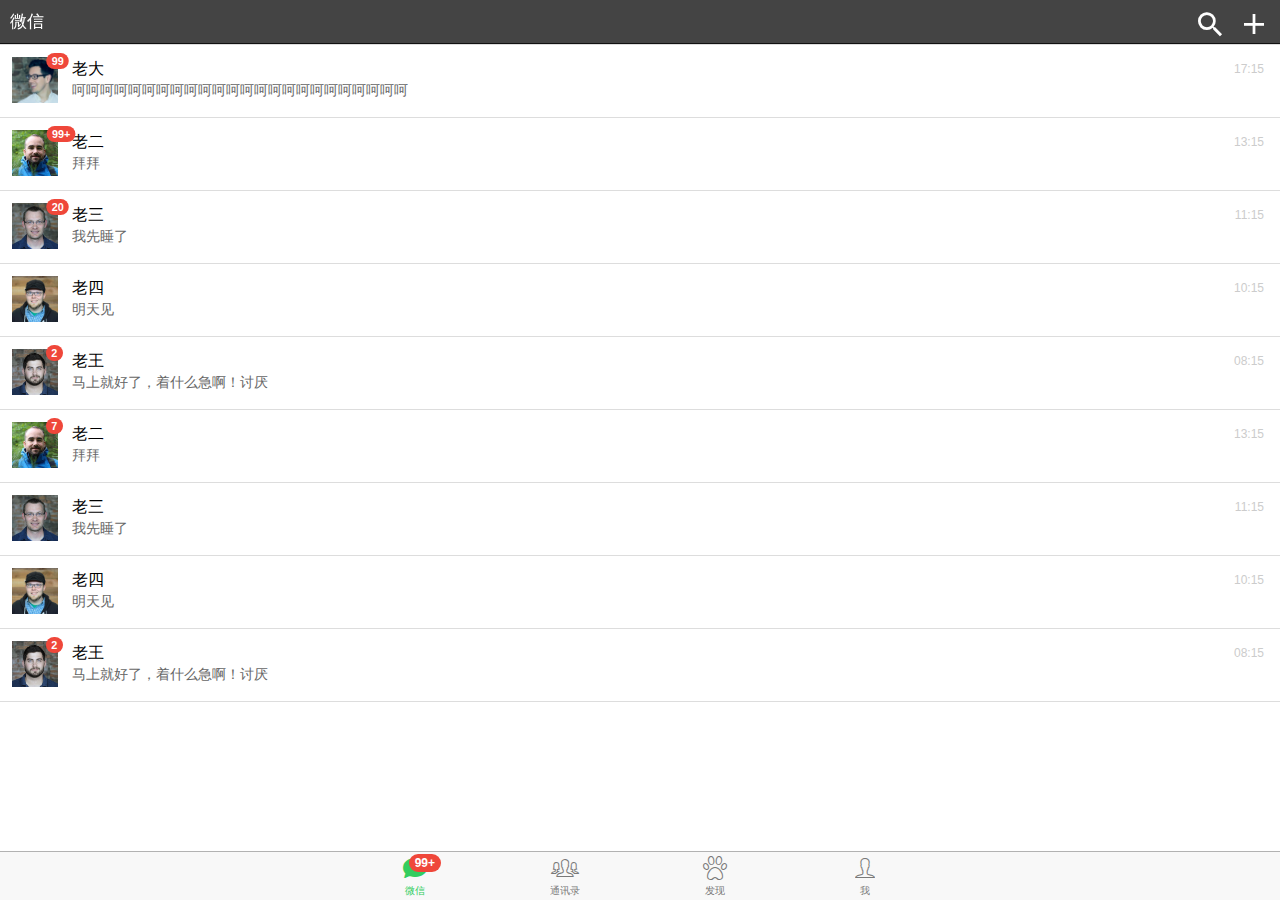
==== commit 7e33ebca: "update 2" ====
--- a/www/index.html
+++ b/www/index.html
@@ -28,19 +28,17 @@
     <!--
       The nav bar that will be updated as we navigate between views.
     -->
-    <!-- <ion-nav-bar class="bar-stable">
+    <ion-nav-bar class="bar-dark" align-title="left">
       <ion-nav-back-button>
       </ion-nav-back-button>
-    </ion-nav-bar> -->
+    </ion-nav-bar>
 
     <!--
       The views will be rendered in the <ion-nav-view> directive below
       Templates are in the /templates folder (but you could also
       have templates inline in this html file if you'd like).
     -->
-    <!-- <div ui-view="index-view"> -->
-      <ion-nav-view></ion-nav-view>
-    <!-- </div> -->
+    <ion-nav-view></ion-nav-view>
 
   </body>
 </html>
--- a/www/css/style.css
+++ b/www/css/style.css
@@ -177,12 +177,12 @@
 .photo-img{
   float: left;
   max-width: 50px;
-  max-height; 50px;
+  max-height: 50px;
   margin-left: 10px;
 }
 .photo-img img{
   width: 100%;
-  height; 100%;
+  height: 100%;
 }
 .btn-94.button.button-block{
   width: 94%;
